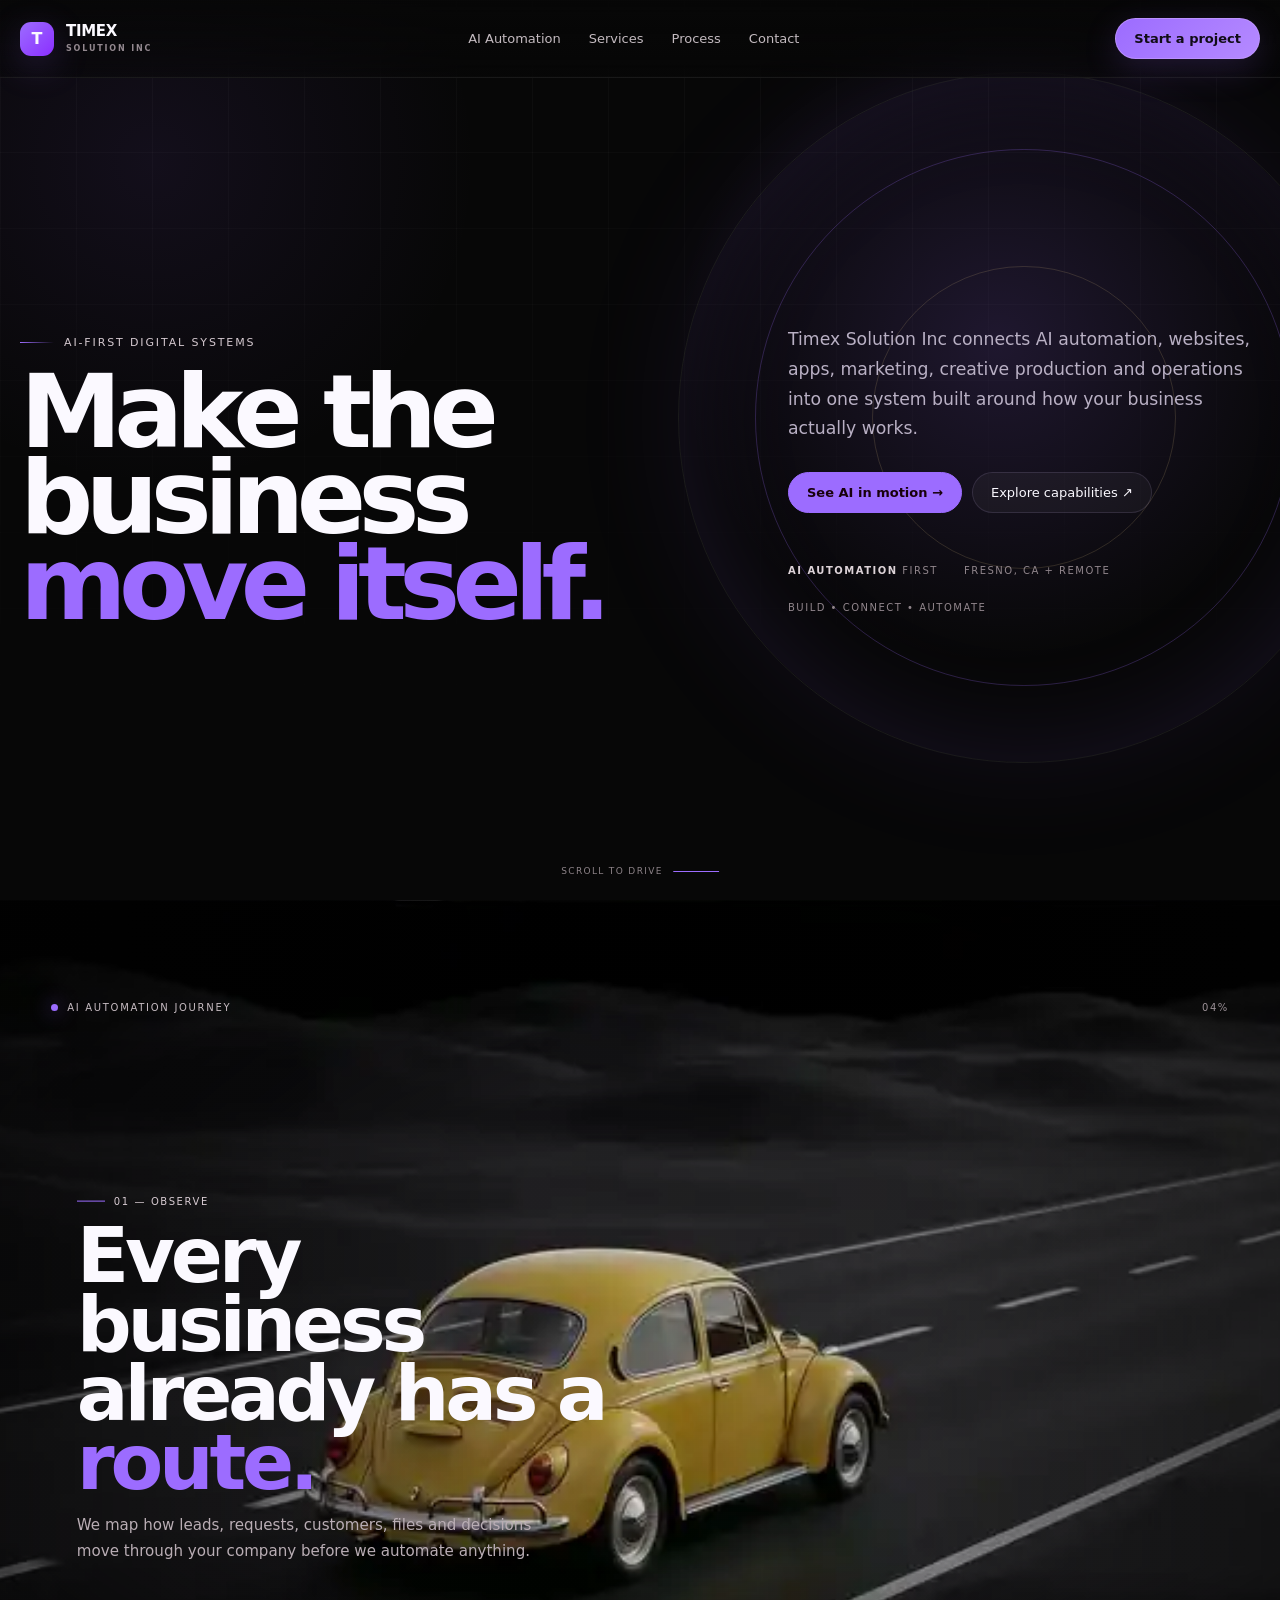
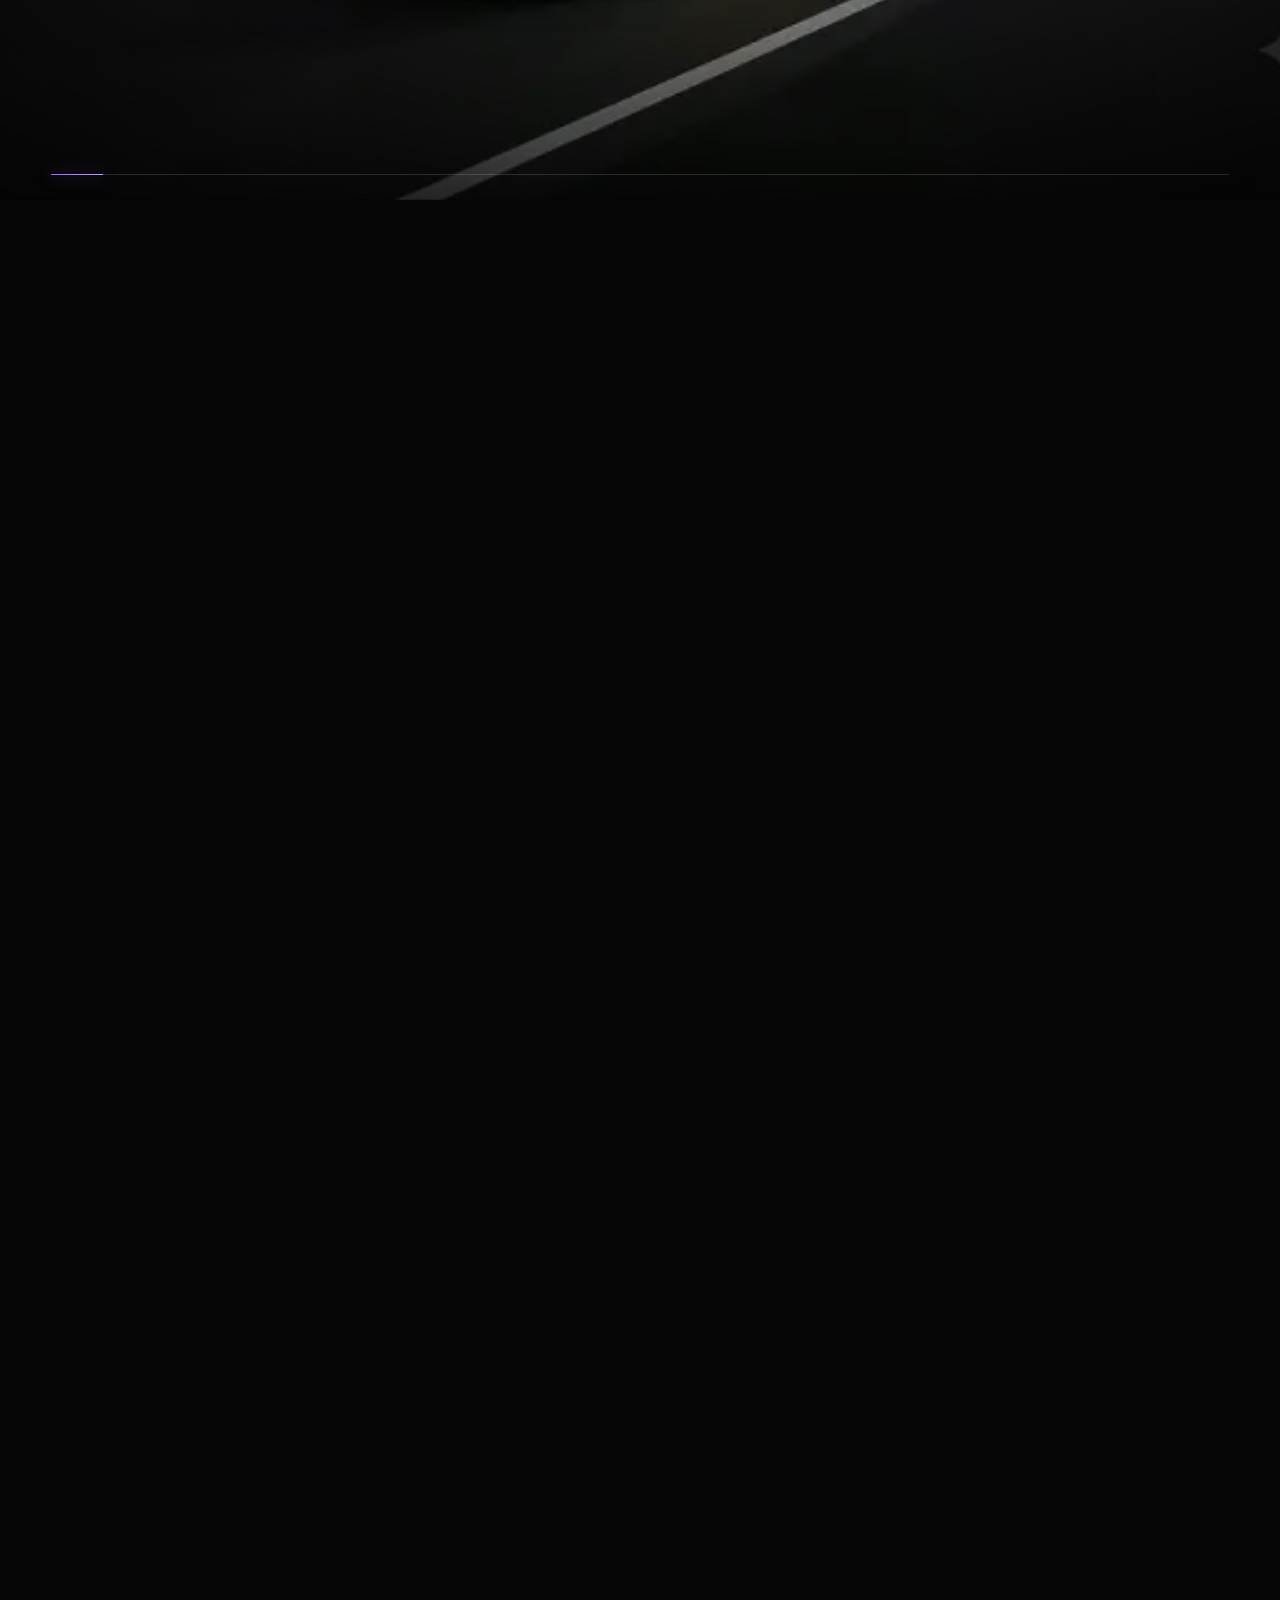
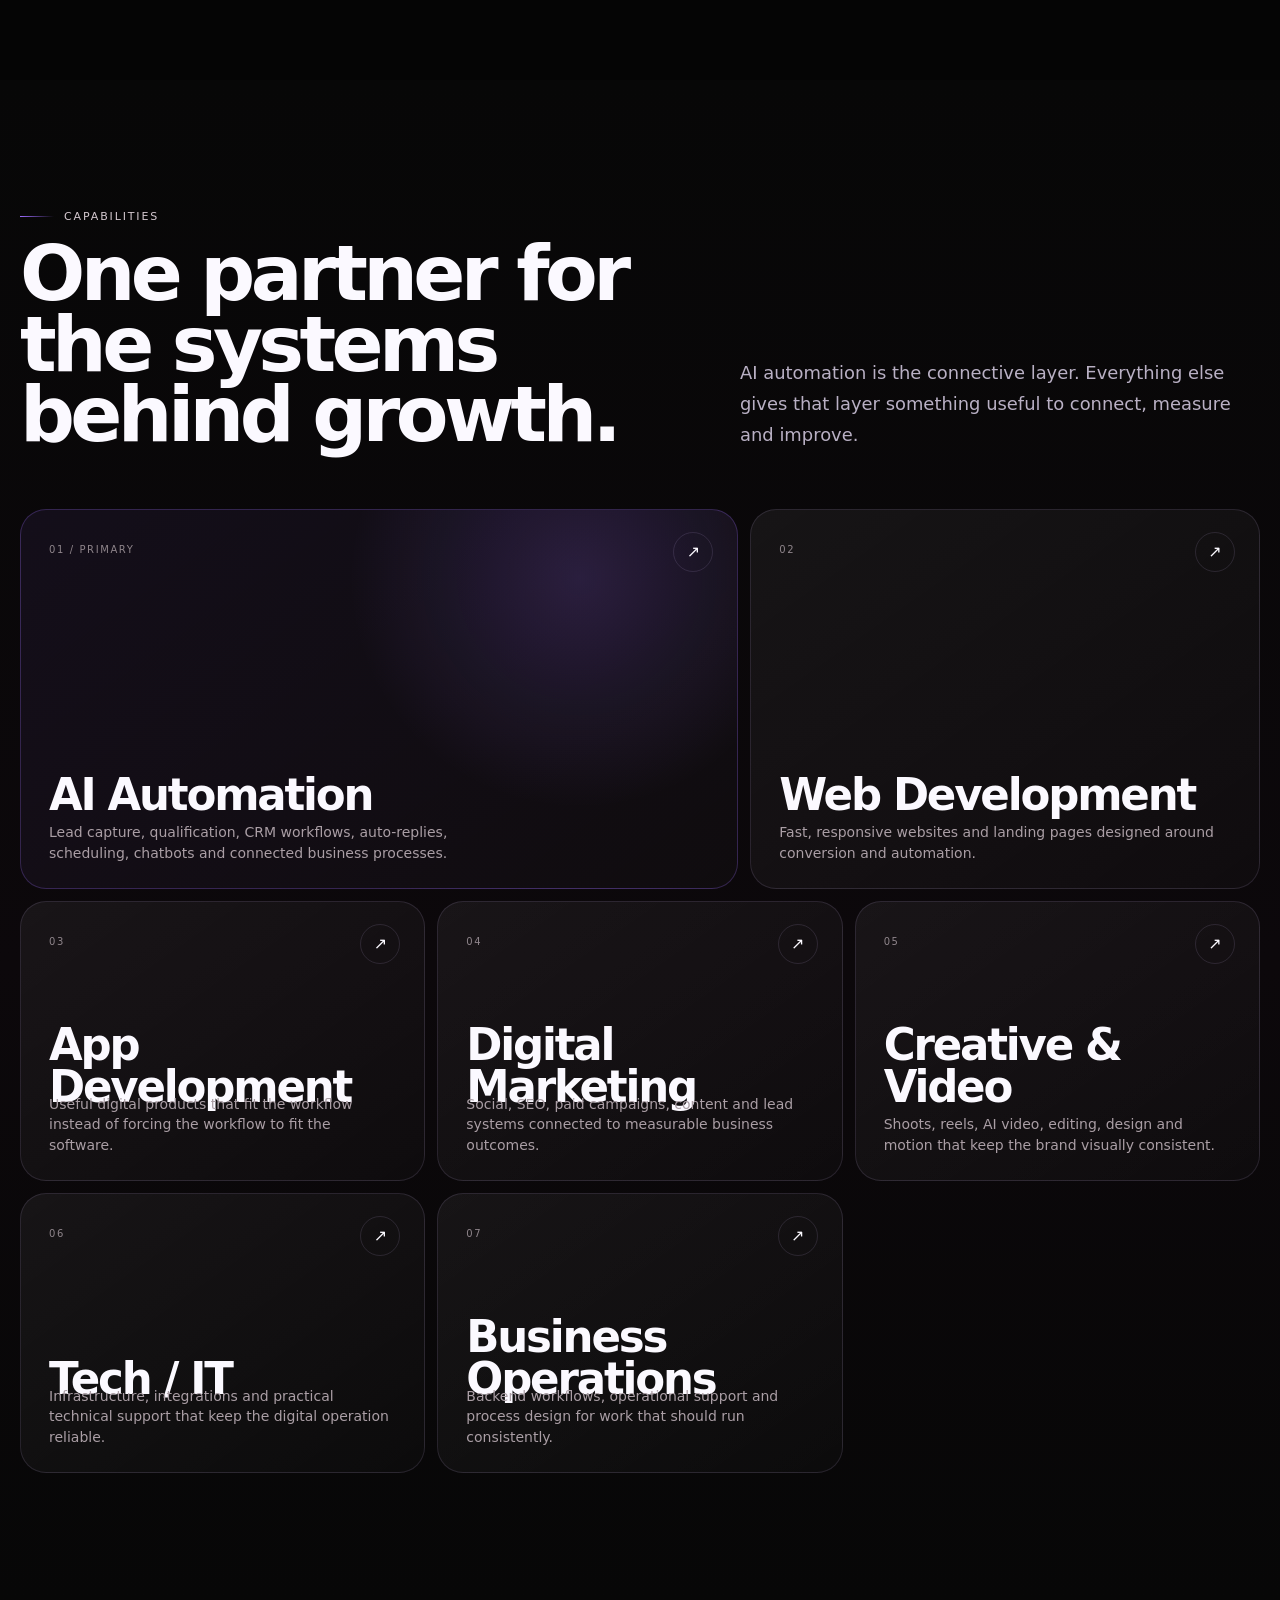
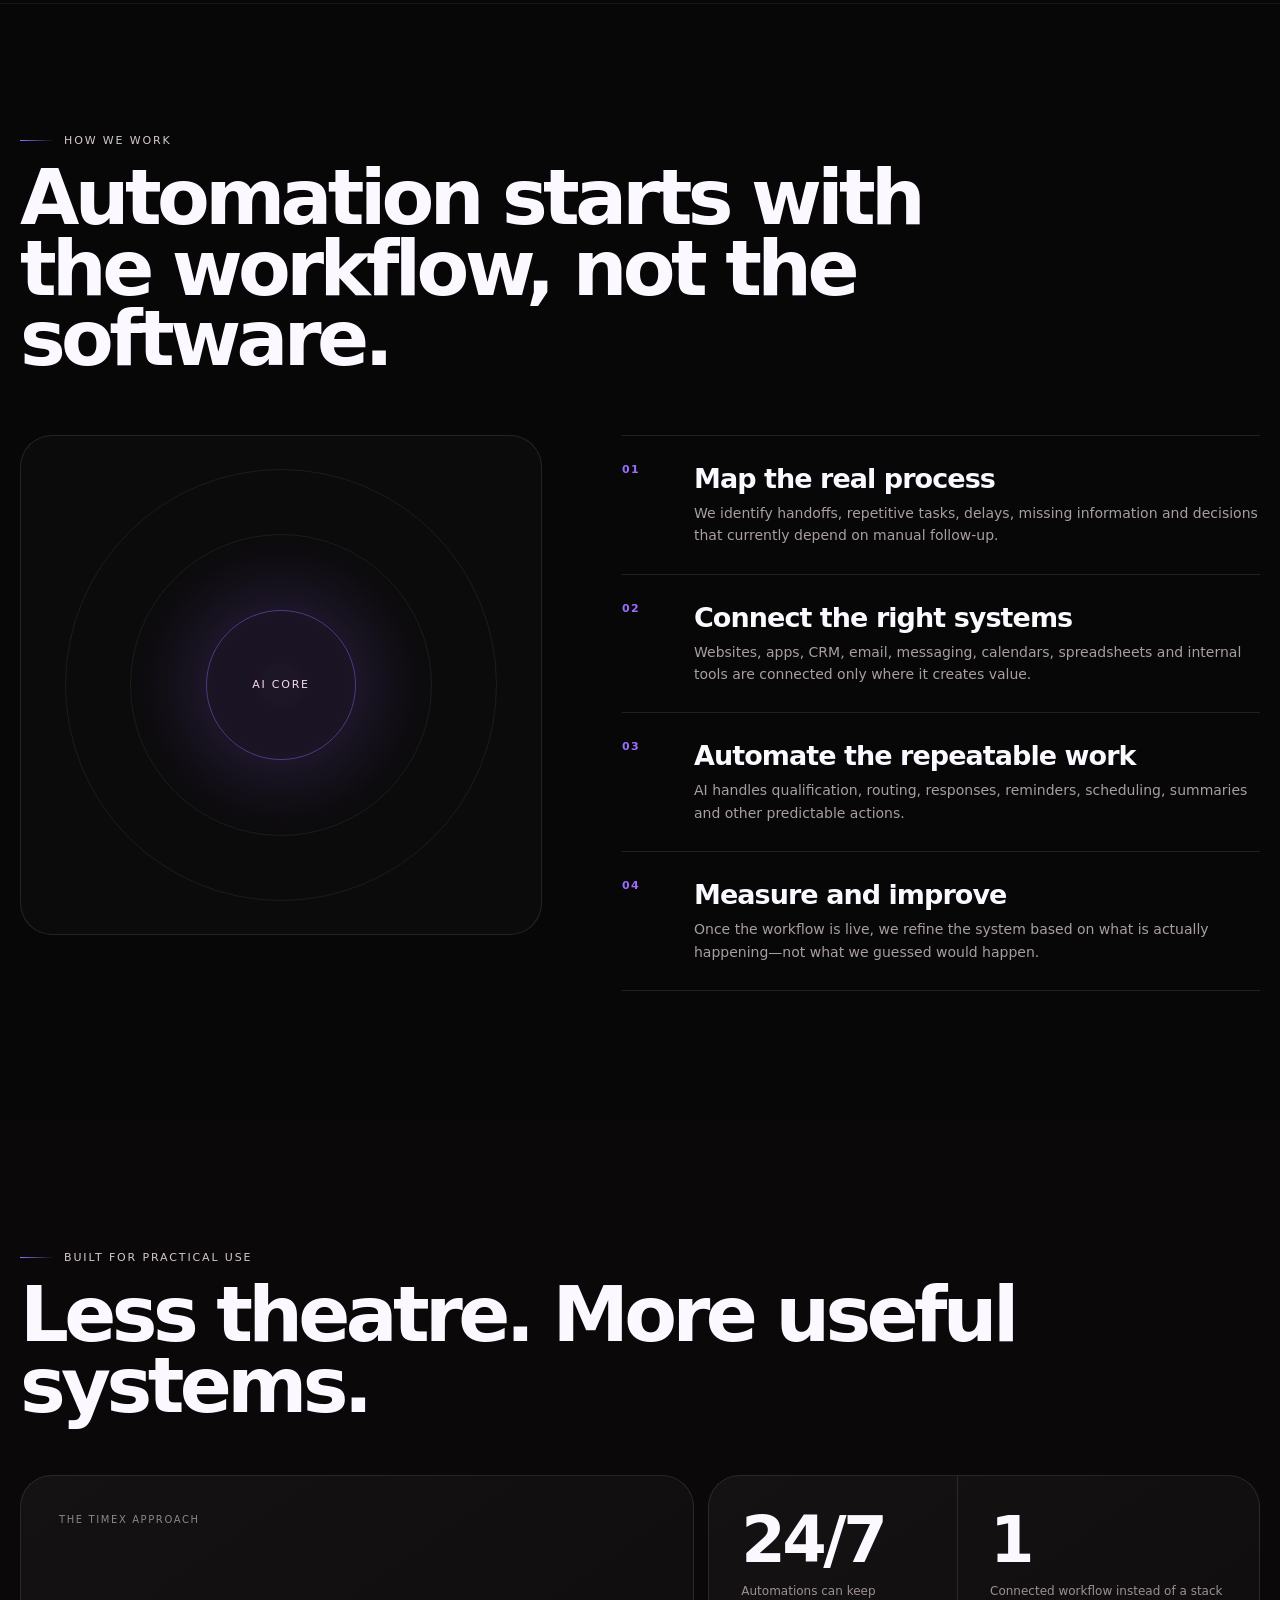
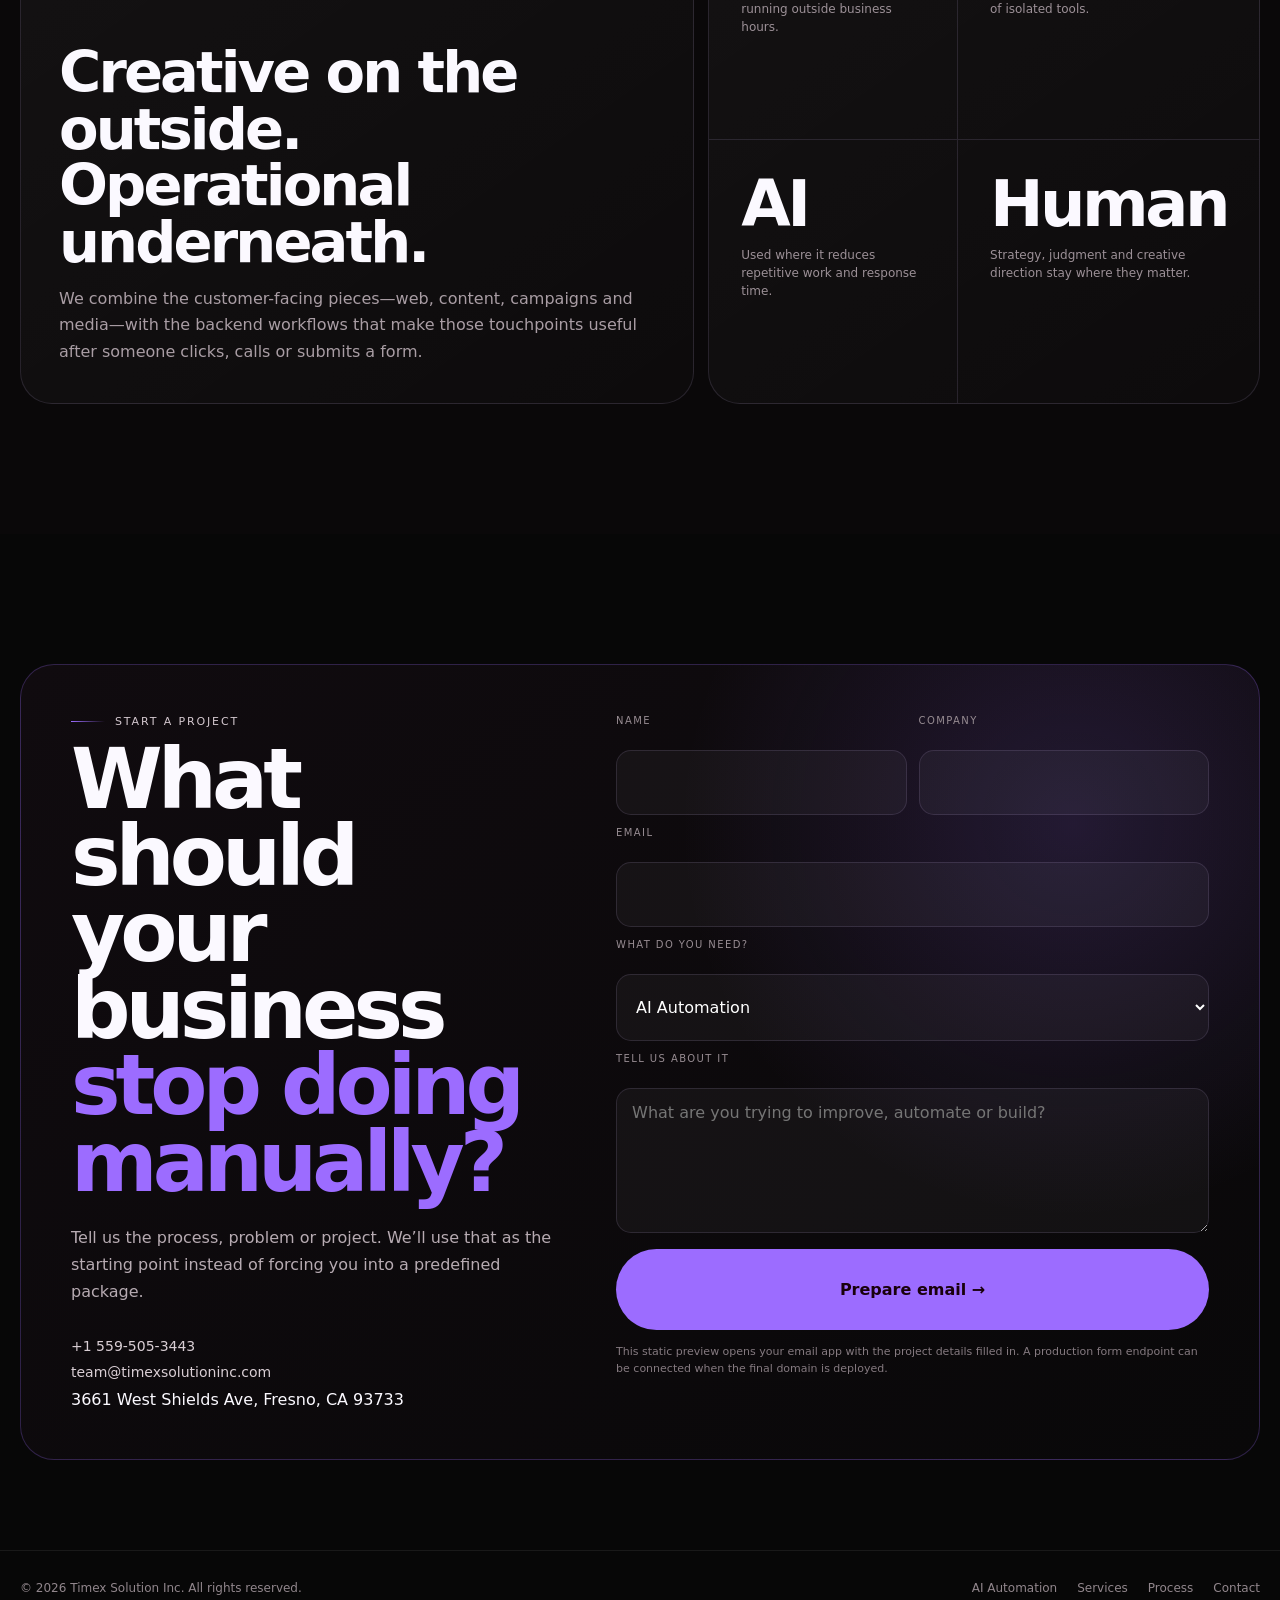
==== index.html @ cdd43d30 "Match site palette to new robot animation" ====
<!doctype html>
<html lang="en">
<head>
  <meta charset="utf-8" />
  <meta name="viewport" content="width=device-width, initial-scale=1, viewport-fit=cover" />
  <meta name="theme-color" content="#070707" />
  <title>Timex Solution Inc — AI Automation, Web, Marketing & Digital Systems</title>
  <meta name="description" content="Timex Solution Inc builds AI automation, websites, apps, marketing systems, creative media and operational workflows that work together." />
  <meta property="og:title" content="Timex Solution Inc" />
  <meta property="og:description" content="AI automation and digital systems built to move your business forward." />
  <meta property="og:type" content="website" />
  <style>
    :root {
      --bg:#0a0810;
      --bg-soft:#100d18;
      --surface:#14111c;
      --surface-2:#1b1724;
      --text:#fbf9ff;
      --muted:#b9b0c4;
      --muted-2:#81788d;
      --line:rgba(198,177,235,.14);
      --pink:#9c6cff;
      --pink-2:#c39bff;
      --pink-soft:rgba(156,108,255,.14);
      --gold:#d4b879;--gold-soft:rgba(212,184,121,.13);--max:1320px;
      --radius:26px;
    }
    *{box-sizing:border-box}
    html{scroll-behavior:smooth;background:var(--bg)}
    body{margin:0;background:var(--bg);color:var(--text);font-family:Inter,ui-sans-serif,system-ui,-apple-system,BlinkMacSystemFont,"Segoe UI",sans-serif;overflow-x:hidden}
    a{color:inherit;text-decoration:none}
    button,input,textarea,select{font:inherit}
    button{color:inherit}
    ::selection{background:var(--pink);color:#110c17}
    .shell{width:min(var(--max),calc(100% - 40px));margin-inline:auto}
    .eyebrow{display:flex;align-items:center;gap:10px;font-size:11px;letter-spacing:.17em;text-transform:uppercase;color:#d4c8cf}
    .eyebrow::before{content:"";width:34px;height:1px;background:linear-gradient(90deg,var(--pink),transparent)}
    .section-title{margin:16px 0 0;font-size:clamp(44px,6vw,92px);line-height:.92;letter-spacing:-.06em;font-weight:630;max-width:1040px}
    .section-copy{margin:24px 0 0;max-width:680px;color:var(--muted);font-size:clamp(15px,1.4vw,18px);line-height:1.72}

    .nav{position:fixed;z-index:1000;top:0;left:0;right:0;height:78px;border-bottom:1px solid rgba(255,255,255,.07);background:linear-gradient(to bottom,rgba(7,7,7,.9),rgba(7,7,7,.48));backdrop-filter:blur(18px)}
    .nav-inner{height:100%;display:flex;align-items:center;justify-content:space-between;gap:24px}
    .brand{display:flex;align-items:center;gap:12px;min-width:max-content}
    .brand-mark{width:34px;height:34px;border-radius:11px;display:grid;place-items:center;font-weight:900;background:linear-gradient(135deg,var(--pink),#8b2fff);box-shadow:0 10px 36px rgba(156,108,255,.22)}
    .brand-copy strong{display:block;font-size:15px;line-height:1;letter-spacing:-.02em}.brand-copy small{display:block;margin-top:5px;font-size:8px;letter-spacing:.23em;color:#948990;font-weight:750}
    .nav-links{display:flex;align-items:center;gap:28px;color:#c4bbc0;font-size:13px}.nav-links a{transition:.22s}.nav-links a:hover{color:#fff}
    .nav-cta,.pill{display:inline-flex;align-items:center;justify-content:center;gap:9px;border-radius:999px;border:1px solid var(--line);padding:12px 18px;font-size:13px;transition:.25s ease;cursor:pointer}
    .nav-cta{background:linear-gradient(135deg,var(--pink),#b58aff);border-color:rgba(195,155,255,.7);color:#110c17;font-weight:850;box-shadow:0 10px 34px rgba(156,108,255,.18)}.nav-cta:hover{background:linear-gradient(135deg,var(--pink-2),#d4b879);transform:translateY(-2px)}
    .menu-btn{display:none;width:42px;height:42px;border:1px solid var(--line);border-radius:50%;background:rgba(255,255,255,.04);align-items:center;justify-content:center;cursor:pointer}.menu-btn span,.menu-btn::before,.menu-btn::after{content:"";display:block;width:16px;height:1px;background:#fff;transition:.25s}.menu-btn span{margin:4px 0}
    .mobile-menu{position:fixed;z-index:999;top:78px;left:0;right:0;background:#090909;border-bottom:1px solid var(--line);padding:22px 20px 26px;display:none}.mobile-menu.open{display:grid;gap:6px}.mobile-menu a{padding:13px 8px;color:#d7ced3;border-bottom:1px solid rgba(255,255,255,.06)}

    .hero{min-height:100svh;position:relative;display:flex;align-items:center;overflow:hidden;padding:132px 0 80px;background:
      radial-gradient(circle at 78% 38%,rgba(156,108,255,.16),transparent 28%),
      radial-gradient(circle at 12% 18%,rgba(126,82,205,.10),transparent 24%),
      #070707}
    .hero::before{content:"";position:absolute;inset:0;background-image:linear-gradient(rgba(255,255,255,.035) 1px,transparent 1px),linear-gradient(90deg,rgba(255,255,255,.035) 1px,transparent 1px);background-size:76px 76px;mask-image:linear-gradient(to bottom,rgba(0,0,0,.86),transparent 86%)}
    .hero-orb{position:absolute;right:-7vw;top:8%;width:min(54vw,760px);aspect-ratio:1;border-radius:50%;border:1px solid rgba(255,255,255,.08);box-shadow:inset 0 0 120px rgba(156,108,255,.12),0 0 120px rgba(156,108,255,.08);animation:orbFloat 7s ease-in-out infinite alternate;pointer-events:none}
    .hero-orb::before,.hero-orb::after{content:"";position:absolute;border-radius:50%;border:1px solid rgba(156,108,255,.24);inset:11%}.hero-orb::after{inset:28%;border-color:rgba(212,184,121,.18)}
    @keyframes orbFloat{to{transform:translateY(18px) rotate(8deg)}}
    .hero-grid{position:relative;z-index:2;display:grid;grid-template-columns:minmax(0,1.2fr) minmax(300px,.8fr);gap:60px;align-items:end}
    .hero h1{margin:20px 0 0;max-width:900px;font-size:clamp(64px,8vw,132px);line-height:.84;letter-spacing:-.075em;font-weight:630}.hero h1 span{color:var(--pink)}
    .hero-side{padding-bottom:14px}.hero-side p{margin:0;color:var(--muted);font-size:clamp(15px,1.35vw,19px);line-height:1.72;max-width:520px}
    .hero-actions{display:flex;gap:10px;flex-wrap:wrap;margin-top:28px}.pill.primary{background:var(--pink);border-color:var(--pink);color:#18000c;font-weight:800}.pill.primary:hover{background:linear-gradient(135deg,var(--pink-2),#d4b879);transform:translateY(-2px)}.pill.ghost{background:rgba(255,255,255,.04)}.pill.ghost:hover{background:rgba(255,255,255,.08);transform:translateY(-2px)}
    .hero-meta{margin-top:52px;display:flex;gap:26px;flex-wrap:wrap;color:#91868c;font-size:10px;letter-spacing:.15em;text-transform:uppercase}.hero-meta b{color:#ddd3d8;font-weight:600}
    .scroll-cue{position:absolute;z-index:4;left:50%;bottom:24px;transform:translateX(-50%);display:flex;align-items:center;gap:10px;color:#8d8388;font-size:9px;letter-spacing:.15em;text-transform:uppercase}.scroll-cue i{display:block;width:46px;height:1px;background:rgba(255,255,255,.18);overflow:hidden;position:relative}.scroll-cue i::after{content:"";position:absolute;inset:0;background:var(--pink);animation:scan 2s ease-in-out infinite}@keyframes scan{from{transform:translateX(-100%)}to{transform:translateX(100%)}}

    .journey{height:620vh;position:relative;background:#050505}
    .journey-sticky{position:sticky;top:0;height:100svh;height:100dvh;overflow:hidden;background:#050505;isolation:isolate}
    .journey-media{position:absolute;inset:0;z-index:1;background:#050505}
    .journey-media canvas{position:absolute;inset:0;width:100%;height:100%;object-fit:cover;object-position:center;opacity:0;transition:opacity .35s ease;background:#050505}
    .journey-media canvas.ready{opacity:1}
    .journey-shade{position:absolute;inset:0;z-index:2;pointer-events:none;background:linear-gradient(90deg,rgba(2,2,2,.62),rgba(2,2,2,.07) 42%,rgba(2,2,2,.18) 72%,rgba(2,2,2,.52)),linear-gradient(to bottom,rgba(0,0,0,.42),transparent 24%,transparent 74%,rgba(0,0,0,.7))}
    .journey-head{position:absolute;z-index:5;top:102px;left:clamp(20px,4vw,68px);right:clamp(20px,4vw,68px);display:flex;align-items:center;justify-content:space-between;pointer-events:none}.journey-head .label{display:flex;align-items:center;gap:9px;font-size:10px;text-transform:uppercase;letter-spacing:.17em;color:#c7bcc2}.journey-head .label i{width:7px;height:7px;border-radius:50%;background:var(--pink);box-shadow:0 0 20px var(--pink)}.journey-percent{font-size:10px;letter-spacing:.15em;color:#9c9197;font-variant-numeric:tabular-nums}
    .journey-copy{position:absolute;z-index:5;inset:0;pointer-events:none}.story{position:absolute;top:50%;left:clamp(20px,6vw,96px);width:min(540px,44vw);opacity:0;transform:translateY(-42%) translateY(30px);transition:opacity .28s linear,transform .4s cubic-bezier(.2,.75,.25,1)}.story.active{opacity:1;transform:translateY(-42%) translateY(0)}.story.right{left:auto;right:clamp(20px,6vw,96px);text-align:right}.story.right .micro{justify-content:flex-end}.story.right p{margin-left:auto}.story.center{left:50%;top:auto;bottom:10%;width:min(900px,90vw);text-align:center;transform:translateX(-50%) translateY(24px)}.story.center.active{transform:translateX(-50%) translateY(0)}.story.center .micro{justify-content:center}.story.center p{margin-inline:auto}
    .micro{display:flex;align-items:center;gap:9px;color:#d8cbd2;font-size:10px;letter-spacing:.16em;text-transform:uppercase;margin-bottom:14px}.micro i{width:28px;height:1px;background:var(--pink)}.story h2{margin:0 0 16px;font-size:clamp(42px,6vw,88px);line-height:.9;letter-spacing:-.055em;font-weight:610}.story h2 span{color:var(--pink)}.story p{margin:0;max-width:500px;color:#b9adb4;font-size:clamp(14px,1.18vw,18px);line-height:1.66}
    .journey-progress{position:absolute;z-index:5;left:clamp(20px,4vw,68px);right:clamp(20px,4vw,68px);bottom:25px;height:1px;background:rgba(255,255,255,.14)}.journey-progress b{display:block;height:100%;width:0;background:linear-gradient(90deg,var(--pink),var(--pink-2));box-shadow:0 0 16px rgba(156,108,255,.8)}
    .journey-fallback{position:absolute;z-index:4;left:50%;bottom:44px;transform:translateX(-50%);padding:10px 14px;border-radius:999px;background:rgba(8,8,8,.68);border:1px solid var(--line);color:#c7bdc2;font-size:11px;display:none}.journey-fallback.show{display:block}

    .services{padding:130px 0;background:linear-gradient(180deg,#070707,#0c080b 58%,#070707)}
    .services-top{display:flex;align-items:end;justify-content:space-between;gap:60px}.services-top .section-copy{max-width:520px}
    .service-grid{display:grid;grid-template-columns:repeat(12,1fr);gap:12px;margin-top:58px}.card{position:relative;min-height:280px;padding:28px;border:1px solid var(--line);border-radius:var(--radius);background:linear-gradient(145deg,rgba(255,255,255,.055),rgba(255,255,255,.018));overflow:hidden;transition:.3s ease;cursor:pointer}.card::before{content:"";position:absolute;inset:auto -30% -60% 30%;height:70%;background:radial-gradient(circle,rgba(156,108,255,.16),transparent 62%);opacity:0;transition:.3s}.card:hover{transform:translateY(-6px);border-color:rgba(156,108,255,.35)}.card:hover::before{opacity:1}.card.primary{grid-column:span 7;min-height:380px;background:radial-gradient(circle at 78% 18%,rgba(156,108,255,.18),transparent 36%),linear-gradient(145deg,rgba(156,108,255,.07),rgba(255,255,255,.018));border-color:rgba(156,108,255,.25)}.card.secondary{grid-column:span 5}.card.third{grid-column:span 4}.card-no{font-size:10px;letter-spacing:.16em;color:#8f858b}.card-arrow{position:absolute;right:24px;top:22px;width:40px;height:40px;border-radius:50%;display:grid;place-items:center;border:1px solid var(--line);transition:.25s}.card:hover .card-arrow{background:var(--pink);border-color:var(--pink);color:#19000c;transform:rotate(45deg)}.card h3{position:absolute;left:28px;right:28px;bottom:72px;margin:0;font-size:clamp(28px,3.4vw,52px);letter-spacing:-.05em;line-height:.95}.card p{position:absolute;left:28px;right:28px;bottom:25px;margin:0;color:#aa9ea5;font-size:14px;line-height:1.45;max-width:440px}

    .systems{padding:130px 0;background:#070707;border-top:1px solid rgba(255,255,255,.06)}
    .system-wrap{display:grid;grid-template-columns:.9fr 1.1fr;gap:80px;align-items:start;margin-top:60px}.stack{position:sticky;top:120px;min-height:500px;border:1px solid var(--line);border-radius:32px;background:radial-gradient(circle at 50% 50%,rgba(156,108,255,.12),transparent 42%),#0c0b0c;display:grid;place-items:center;overflow:hidden}.core{width:150px;height:150px;border-radius:50%;display:grid;place-items:center;border:1px solid rgba(156,108,255,.45);box-shadow:0 0 80px rgba(156,108,255,.17),inset 0 0 55px rgba(156,108,255,.08);font-size:11px;letter-spacing:.16em;text-transform:uppercase;color:#f6dbea}.core::before,.core::after{content:"";position:absolute;border:1px solid rgba(255,255,255,.07);border-radius:50%}.core::before{width:300px;height:300px}.core::after{width:430px;height:430px}.system-list{display:grid}.system-row{padding:27px 0;border-top:1px solid var(--line);display:grid;grid-template-columns:54px 1fr;gap:18px}.system-row:last-child{border-bottom:1px solid var(--line)}.system-row b{color:var(--pink);font-size:11px;letter-spacing:.13em}.system-row h4{margin:0;font-size:27px;letter-spacing:-.035em}.system-row p{margin:8px 0 0;color:#a89da3;line-height:1.6;font-size:14px}

    .proof{padding:130px 0;background:#0a0809}.proof-grid{display:grid;grid-template-columns:1.1fr .9fr;gap:14px;margin-top:54px}.proof-main,.proof-side{border:1px solid var(--line);border-radius:32px;background:linear-gradient(145deg,rgba(255,255,255,.045),rgba(255,255,255,.015))}.proof-main{padding:38px;min-height:380px}.proof-side{display:grid;grid-template-columns:1fr 1fr;overflow:hidden}.metric{padding:32px;border-bottom:1px solid var(--line);border-right:1px solid var(--line)}.metric:nth-child(even){border-right:0}.metric:nth-last-child(-n+2){border-bottom:0}.metric strong{display:block;font-size:clamp(38px,5vw,70px);line-height:1;letter-spacing:-.055em}.metric span{display:block;margin-top:10px;color:#9c9097;font-size:12px;line-height:1.5}.proof-main h3{margin:120px 0 15px;font-size:clamp(38px,4.5vw,66px);line-height:.98;letter-spacing:-.05em}.proof-main p{margin:0;max-width:600px;color:#a99da4;line-height:1.65}

    .contact{padding:130px 0 90px;background:#070707}.contact-box{border:1px solid rgba(156,108,255,.25);border-radius:34px;padding:50px;background:radial-gradient(circle at 85% 20%,rgba(156,108,255,.16),transparent 32%),linear-gradient(145deg,#100b0f,#090809);display:grid;grid-template-columns:.9fr 1.1fr;gap:60px}.contact h2{margin:14px 0 0;font-size:clamp(48px,6.5vw,92px);line-height:.92;letter-spacing:-.06em}.contact h2 span{color:var(--pink)}.contact-note{margin:24px 0 0;color:#b7abb2;line-height:1.68;max-width:520px}.contact-links{display:grid;gap:10px;margin-top:32px}.contact-links a{color:#d9ced4;font-size:14px}.contact-links a:hover{color:var(--pink)}
    .form{display:grid;grid-template-columns:1fr 1fr;gap:12px}.field{display:grid;gap:8px}.field.full{grid-column:1/-1}.field label{font-size:10px;letter-spacing:.14em;text-transform:uppercase;color:#978c92}.field input,.field textarea,.field select{width:100%;border:1px solid var(--line);background:rgba(255,255,255,.04);color:#fff;border-radius:15px;padding:14px 15px;outline:none;transition:.2s}.field textarea{min-height:130px;resize:vertical}.field input:focus,.field textarea:focus,.field select:focus{border-color:rgba(156,108,255,.55);box-shadow:0 0 0 3px rgba(156,108,255,.08)}.field select option{background:#111;color:#fff}.submit{grid-column:1/-1;margin-top:4px;border:0;border-radius:999px;background:var(--pink);color:#19000c;font-weight:850;padding:15px 20px;cursor:pointer;transition:.25s}.submit:hover{background:var(--pink-2);transform:translateY(-2px)}.form-note{grid-column:1/-1;color:#857a80;font-size:11px;line-height:1.5;margin:2px 0 0}

    footer{padding:30px 0 42px;border-top:1px solid rgba(255,255,255,.07);background:#070707;color:#91868c;font-size:12px}.footer-inner{display:flex;justify-content:space-between;gap:24px;align-items:center}.footer-links{display:flex;gap:20px}.footer-links a:hover{color:#fff}

    @media(max-width:980px){
      .nav-links,.nav>.shell>.nav-cta{display:none}.menu-btn{display:flex;flex-direction:column}
      .hero-grid{grid-template-columns:1fr;gap:34px}.hero h1{max-width:820px}.hero-side{max-width:640px}.hero-orb{width:74vw;right:-28vw;top:16%}
      .services-top{display:block}.services-top .section-copy{max-width:660px}.card.primary,.card.secondary,.card.third{grid-column:span 6}.card.primary{min-height:320px}
      .system-wrap,.proof-grid,.contact-box{grid-template-columns:1fr}.stack{position:relative;top:auto;min-height:420px}.proof-main h3{margin-top:90px}.contact-box{gap:38px}
      .journey-media canvas{object-position:center}
    }
    @media(max-width:680px){
      .shell{width:min(100% - 28px,var(--max))}.nav{height:70px}.mobile-menu{top:70px}
      .hero{padding:110px 0 70px;min-height:100svh}.hero h1{font-size:clamp(54px,16.5vw,82px)}.hero-meta{gap:16px;line-height:1.6}.scroll-cue{display:none}
      .journey{height:560vh}.journey-head{top:88px;left:16px;right:16px}.journey-media{background-size:contain;background-repeat:no-repeat;background-position:center;background-color:#050505}.journey-media canvas{object-fit:contain;background:#050505}.journey-shade{background:linear-gradient(to bottom,rgba(0,0,0,.42),rgba(0,0,0,.04) 24%,rgba(0,0,0,.06) 68%,rgba(0,0,0,.78))}.story,.story.right{left:16px;right:16px;top:auto;bottom:11%;width:auto;text-align:left;transform:translateY(24px)}.story.active,.story.right.active{transform:translateY(0)}.story.right .micro{justify-content:flex-start}.story.right p{margin-left:0}.story.center{left:16px;right:16px;width:auto;bottom:10%;transform:translateY(24px)}.story.center.active{transform:translateY(0)}.story.center,.story.center p{text-align:left}.story.center .micro{justify-content:flex-start}.story h2{font-size:clamp(38px,12vw,64px);max-width:520px}.story p{font-size:14px;max-width:500px}.journey-progress{left:16px;right:16px;bottom:16px}
      .services,.systems,.proof,.contact{padding:92px 0}.service-grid{grid-template-columns:1fr;margin-top:38px}.card.primary,.card.secondary,.card.third{grid-column:auto;min-height:250px}.card h3{bottom:68px;font-size:34px}.card p{font-size:13px}.system-wrap{gap:38px}.stack{min-height:350px}.core::after{width:330px;height:330px}.contact-box{padding:24px;border-radius:26px}.form{grid-template-columns:1fr}.field.full,.submit,.form-note{grid-column:auto}.footer-inner{display:grid;gap:14px}.footer-links{flex-wrap:wrap}
    }
    @media(prefers-reduced-motion:reduce){html{scroll-behavior:auto}.hero-orb,.scroll-cue i::after{animation:none}.card,.pill,.nav-cta{transition:none}.journey{height:150vh}.story{display:none}.story[data-stage="final"]{display:block;opacity:1;transform:none}}
  </style>
</head>
<body id="top">
  <nav class="nav">
    <div class="shell nav-inner">
      <a class="brand" href="#top" aria-label="Timex Solution Inc home">
        <span class="brand-mark">T</span>
        <span class="brand-copy"><strong>TIMEX</strong><small>SOLUTION INC</small></span>
      </a>
      <div class="nav-links" aria-label="Primary navigation">
        <a href="#journey">AI Automation</a><a href="#services">Services</a><a href="#systems">Process</a><a href="#contact">Contact</a>
      </div>
      <a class="nav-cta" href="#contact">Start a project</a>
      <button class="menu-btn" id="menuBtn" aria-label="Open menu" aria-expanded="false"><span></span></button>
    </div>
  </nav>
  <div class="mobile-menu" id="mobileMenu"><a href="#journey">AI Automation</a><a href="#services">Services</a><a href="#systems">Process</a><a href="#contact">Contact</a></div>

  <header class="hero">
    <div class="hero-orb"></div>
    <div class="shell hero-grid">
      <div>
        <div class="eyebrow">AI-first digital systems</div>
        <h1>Make the business <span>move itself.</span></h1>
      </div>
      <div class="hero-side">
        <p>Timex Solution Inc connects AI automation, websites, apps, marketing, creative production and operations into one system built around how your business actually works.</p>
        <div class="hero-actions"><a class="pill primary" href="#journey">See AI in motion →</a><a class="pill ghost" href="#services">Explore capabilities ↗</a></div>
        <div class="hero-meta"><span><b>AI Automation</b> first</span><span>Fresno, CA + remote</span><span>Build • connect • automate</span></div>
      </div>
    </div>
    <div class="scroll-cue">Scroll to drive <i></i></div>
  </header>

  <section class="journey" id="journey" aria-label="AI automation journey">
    <div class="journey-sticky">
      <div class="journey-media">
        <canvas id="journeyCanvas" role="img" aria-label="Scroll-controlled cinematic animation of a yellow classic car moving through a futuristic AI city"></canvas>
      </div>
      <div class="journey-shade"></div>
      <div class="journey-head"><div class="label"><i></i>AI Automation Journey</div><div class="journey-percent" id="journeyPercent">00%</div></div>
      <div class="journey-copy">
        <article class="story active" data-start="0" data-end=".19"><div class="micro"><i></i>01 — Observe</div><h2>Every business already has a <span>route.</span></h2><p>We map how leads, requests, customers, files and decisions move through your company before we automate anything.</p></article>
        <article class="story right" data-start=".19" data-end=".4"><div class="micro"><i></i>02 — Connect</div><h2>Turn scattered tools into one <span>flow.</span></h2><p>Your website, CRM, messages, forms, calendars and internal operations stop behaving like separate islands.</p></article>
        <article class="story" data-start=".4" data-end=".62"><div class="micro"><i></i>03 — Automate</div><h2>Let AI handle the <span>repeatable.</span></h2><p>Qualification, routing, replies, follow-ups, scheduling and routine decisions can happen automatically around the clock.</p></article>
        <article class="story right" data-start=".62" data-end=".82"><div class="micro"><i></i>04 — Scale</div><h2>One intelligent layer across <span>everything.</span></h2><p>Marketing creates demand, digital products capture it, creative communicates it, and automation keeps the entire system moving.</p></article>
        <article class="story center" data-stage="final" data-start=".82" data-end="1.01"><div class="micro"><i></i>Timex Solution Inc</div><h2>Build it. Connect it. <span>Automate it.</span></h2><p>AI should not be another tool your team has to manage. It should quietly connect the tools you already use.</p></article>
      </div>
      <div class="journey-progress"><b id="journeyBar"></b></div>
      <div class="journey-fallback" id="journeyFallback">Animation unavailable — please refresh to retry.</div>
    </div>
  </section>

  <section class="services" id="services">
    <div class="shell">
      <div class="services-top">
        <div><div class="eyebrow">Capabilities</div><h2 class="section-title">One partner for the systems behind growth.</h2></div>
        <p class="section-copy">AI automation is the connective layer. Everything else gives that layer something useful to connect, measure and improve.</p>
      </div>
      <div class="service-grid">
        <a class="card primary service-link" href="#contact" data-service="AI Automation"><span class="card-no">01 / PRIMARY</span><span class="card-arrow">↗</span><h3>AI Automation</h3><p>Lead capture, qualification, CRM workflows, auto-replies, scheduling, chatbots and connected business processes.</p></a>
        <a class="card secondary service-link" href="#contact" data-service="Web Development"><span class="card-no">02</span><span class="card-arrow">↗</span><h3>Web Development</h3><p>Fast, responsive websites and landing pages designed around conversion and automation.</p></a>
        <a class="card third service-link" href="#contact" data-service="App Development"><span class="card-no">03</span><span class="card-arrow">↗</span><h3>App Development</h3><p>Useful digital products that fit the workflow instead of forcing the workflow to fit the software.</p></a>
        <a class="card third service-link" href="#contact" data-service="Digital Marketing"><span class="card-no">04</span><span class="card-arrow">↗</span><h3>Digital Marketing</h3><p>Social, SEO, paid campaigns, content and lead systems connected to measurable business outcomes.</p></a>
        <a class="card third service-link" href="#contact" data-service="Creative & Video"><span class="card-no">05</span><span class="card-arrow">↗</span><h3>Creative & Video</h3><p>Shoots, reels, AI video, editing, design and motion that keep the brand visually consistent.</p></a>
        <a class="card third service-link" href="#contact" data-service="Tech / IT Solutions"><span class="card-no">06</span><span class="card-arrow">↗</span><h3>Tech / IT</h3><p>Infrastructure, integrations and practical technical support that keep the digital operation reliable.</p></a>
        <a class="card third service-link" href="#contact" data-service="Business Operations"><span class="card-no">07</span><span class="card-arrow">↗</span><h3>Business Operations</h3><p>Backend workflows, operational support and process design for work that should run consistently.</p></a>
      </div>
    </div>
  </section>

  <section class="systems" id="systems">
    <div class="shell">
      <div class="eyebrow">How we work</div>
      <h2 class="section-title">Automation starts with the workflow, not the software.</h2>
      <div class="system-wrap">
        <div class="stack"><div class="core">AI CORE</div></div>
        <div class="system-list">
          <div class="system-row"><b>01</b><div><h4>Map the real process</h4><p>We identify handoffs, repetitive tasks, delays, missing information and decisions that currently depend on manual follow-up.</p></div></div>
          <div class="system-row"><b>02</b><div><h4>Connect the right systems</h4><p>Websites, apps, CRM, email, messaging, calendars, spreadsheets and internal tools are connected only where it creates value.</p></div></div>
          <div class="system-row"><b>03</b><div><h4>Automate the repeatable work</h4><p>AI handles qualification, routing, responses, reminders, scheduling, summaries and other predictable actions.</p></div></div>
          <div class="system-row"><b>04</b><div><h4>Measure and improve</h4><p>Once the workflow is live, we refine the system based on what is actually happening—not what we guessed would happen.</p></div></div>
        </div>
      </div>
    </div>
  </section>

  <section class="proof">
    <div class="shell">
      <div class="eyebrow">Built for practical use</div>
      <h2 class="section-title">Less theatre. More useful systems.</h2>
      <div class="proof-grid">
        <div class="proof-main"><div class="card-no">THE TIMEX APPROACH</div><h3>Creative on the outside.<br>Operational underneath.</h3><p>We combine the customer-facing pieces—web, content, campaigns and media—with the backend workflows that make those touchpoints useful after someone clicks, calls or submits a form.</p></div>
        <div class="proof-side">
          <div class="metric"><strong>24/7</strong><span>Automations can keep running outside business hours.</span></div>
          <div class="metric"><strong>1</strong><span>Connected workflow instead of a stack of isolated tools.</span></div>
          <div class="metric"><strong>AI</strong><span>Used where it reduces repetitive work and response time.</span></div>
          <div class="metric"><strong>Human</strong><span>Strategy, judgment and creative direction stay where they matter.</span></div>
        </div>
      </div>
    </div>
  </section>

  <section class="contact" id="contact">
    <div class="shell">
      <div class="contact-box">
        <div>
          <div class="eyebrow">Start a project</div>
          <h2>What should your business <span>stop doing manually?</span></h2>
          <p class="contact-note">Tell us the process, problem or project. We’ll use that as the starting point instead of forcing you into a predefined package.</p>
          <div class="contact-links"><a href="tel:+15595053443">+1 559-505-3443</a><a href="mailto:team@timexsolutioninc.com">team@timexsolutioninc.com</a><span>3661 West Shields Ave, Fresno, CA 93733</span></div>
        </div>
        <form class="form" id="contactForm">
          <div class="field"><label for="name">Name</label><input id="name" name="name" autocomplete="name" required /></div>
          <div class="field"><label for="company">Company</label><input id="company" name="company" autocomplete="organization" /></div>
          <div class="field full"><label for="email">Email</label><input id="email" name="email" type="email" autocomplete="email" required /></div>
          <div class="field full"><label for="service">What do you need?</label><select id="service" name="service"><option>AI Automation</option><option>Web Development</option><option>App Development</option><option>Digital Marketing</option><option>Creative & Video</option><option>Tech / IT Solutions</option><option>Business Operations</option><option>Something else</option></select></div>
          <div class="field full"><label for="message">Tell us about it</label><textarea id="message" name="message" placeholder="What are you trying to improve, automate or build?" required></textarea></div>
          <button class="submit" type="submit">Prepare email →</button>
          <p class="form-note">This static preview opens your email app with the project details filled in. A production form endpoint can be connected when the final domain is deployed.</p>
        </form>
      </div>
    </div>
  </section>

  <footer><div class="shell footer-inner"><div>© 2026 Timex Solution Inc. All rights reserved.</div><div class="footer-links"><a href="#journey">AI Automation</a><a href="#services">Services</a><a href="#systems">Process</a><a href="#contact">Contact</a></div></div></footer>

  <script>
    (() => {
      const clamp=(n,a=0,b=1)=>Math.min(b,Math.max(a,n));

      const menuBtn=document.getElementById('menuBtn');
      const mobileMenu=document.getElementById('mobileMenu');
      menuBtn?.addEventListener('click',()=>{
        const open=mobileMenu.classList.toggle('open');
        menuBtn.setAttribute('aria-expanded',String(open));
      });
      mobileMenu?.querySelectorAll('a').forEach(a=>a.addEventListener('click',()=>{
        mobileMenu.classList.remove('open');
        menuBtn.setAttribute('aria-expanded','false');
      }));

      document.querySelectorAll('.service-link').forEach(link=>link.addEventListener('click',()=>{
        const service=link.dataset.service;
        const select=document.getElementById('service');
        if(service&&select){
          [...select.options].some((o,i)=>o.text===service?(select.selectedIndex=i,true):false);
        }
      }));

      document.getElementById('contactForm')?.addEventListener('submit',(e)=>{
        e.preventDefault();
        const fd=new FormData(e.currentTarget);
        const subject=`Project inquiry — ${fd.get('service')||'Timex Solution Inc'}`;
        const body=[
          `Name: ${fd.get('name')||''}`,
          `Company: ${fd.get('company')||''}`,
          `Email: ${fd.get('email')||''}`,
          `Service: ${fd.get('service')||''}`,
          '',
          String(fd.get('message')||'')
        ].join('\n');
        location.href=`mailto:team@timexsolutioninc.com?subject=${encodeURIComponent(subject)}&body=${encodeURIComponent(body)}`;
      });

      const section=document.querySelector('.journey');
      const canvas=document.getElementById('journeyCanvas');
      const ctx=canvas.getContext('2d',{alpha:false,desynchronized:true});
      const bar=document.getElementById('journeyBar');
      const pct=document.getElementById('journeyPercent');
      const fallback=document.getElementById('journeyFallback');
      const stories=[...document.querySelectorAll('.story')];

      const TOTAL_FRAMES=236;
      const FRAME_W=720;
      const FRAME_H=405;
      const FRAMES_PER_SHEET=24;
      const COLS=6;
      const SHEET_COUNT=10;
      const sheetUrls=Array.from({length:SHEET_COUNT},(_,i)=>
        `/assets/frames-data-hq/sheet-${String(i).padStart(2,'0')}.b64.txt`
      );

      const cache=new Map();
      const loading=new Map();
      const reduced=matchMedia('(prefers-reduced-motion: reduce)').matches;
      let target=0;
      let smooth=0;
      let currentFrame=-1;
      let requestedFrame=0;
      let last=performance.now();
      let failed=false;
      let loadedCount=0;

      function decodeBase64Image(text){
        const b64=text.trim();
        const raw=atob(b64);
        const bytes=new Uint8Array(raw.length);
        for(let i=0;i<raw.length;i++) bytes[i]=raw.charCodeAt(i);
        const blob=new Blob([bytes],{type:'image/webp'});
        const url=URL.createObjectURL(blob);
        return new Promise((resolve,reject)=>{
          const img=new Image();
          img.decoding='async';
          img.onload=()=>resolve({img,url});
          img.onerror=()=>{
            URL.revokeObjectURL(url);
            reject(new Error('Sprite decode failed'));
          };
          img.src=url;
        });
      }

      async function loadSheet(index){
        if(index<0||index>=SHEET_COUNT) return null;
        if(cache.has(index)) return cache.get(index);
        if(loading.has(index)) return loading.get(index);

        const promise=(async()=>{
          const res=await fetch(sheetUrls[index],{cache:'force-cache'});
          if(!res.ok) throw new Error(`Sprite request failed: ${res.status}`);
          const data=await res.text();
          const asset=await decodeBase64Image(data);
          cache.set(index,asset);
          loadedCount++;
          pct.textContent=`Loading ${loadedCount}/${SHEET_COUNT}`;
          return asset;
        })().catch(err=>{
          console.error('Timex animation:',err);
          failed=true;
          fallback.classList.add('show');
          pct.textContent='LOAD ERROR';
          return null;
        }).finally(()=>loading.delete(index));

        loading.set(index,promise);
        return promise;
      }

      function trimCache(center){
        const radius=innerWidth<760?1:2;
        for(const [index,asset] of cache){
          if(Math.abs(index-center)>radius){
            URL.revokeObjectURL(asset.url);
            cache.delete(index);
          }
        }
      }

      function resizeCanvas(){
        const rect=canvas.getBoundingClientRect();
        const dpr=Math.min(devicePixelRatio||1,innerWidth<760?1.15:1.5);
        const w=Math.max(1,Math.round(rect.width*dpr));
        const h=Math.max(1,Math.round(rect.height*dpr));
        if(canvas.width!==w||canvas.height!==h){
          canvas.width=w;
          canvas.height=h;
          currentFrame=-1;
        }
      }

      function drawFrame(frame){
        resizeCanvas();
        frame=clamp(Math.round(frame),0,TOTAL_FRAMES-1);
        requestedFrame=frame;
        const sheetIndex=Math.floor(frame/FRAMES_PER_SHEET);
        const local=frame-sheetIndex*FRAMES_PER_SHEET;
        const asset=cache.get(sheetIndex);

        if(!asset){
          loadSheet(sheetIndex).then(a=>{
            if(a && Math.floor(requestedFrame/FRAMES_PER_SHEET)===sheetIndex){
              currentFrame=-1;
              drawFrame(requestedFrame);
            }
          });
          loadSheet(sheetIndex+1);
          loadSheet(sheetIndex-1);
          return;
        }

        if(frame===currentFrame) return;
        currentFrame=frame;

        const sx=(local%COLS)*FRAME_W;
        const sy=Math.floor(local/COLS)*FRAME_H;
        const cw=canvas.width;
        const ch=canvas.height;
        const portrait=innerWidth<=760 || innerHeight>innerWidth;
        const scale=portrait
          ? Math.min(cw/FRAME_W,ch/FRAME_H)
          : Math.max(cw/FRAME_W,ch/FRAME_H);
        const dw=FRAME_W*scale;
        const dh=FRAME_H*scale;
        const dx=(cw-dw)/2;
        const dy=(ch-dh)/2;

        ctx.fillStyle='#050505';
        ctx.fillRect(0,0,cw,ch);
        ctx.imageSmoothingEnabled=true;
        ctx.imageSmoothingQuality='high';
        ctx.drawImage(asset.img,sx,sy,FRAME_W,FRAME_H,dx,dy,dw,dh);
        canvas.classList.add('ready');

        trimCache(sheetIndex);
        if(sheetIndex<SHEET_COUNT-1) loadSheet(sheetIndex+1);
        if(sheetIndex>0) loadSheet(sheetIndex-1);
      }

      function readTarget(){
        if(reduced){
          target=.92;
          return;
        }
        const r=section.getBoundingClientRect();
        const max=Math.max(1,section.offsetHeight-innerHeight);
        target=clamp(-r.top/max);
      }

      function updateStory(p){
        stories.forEach(s=>{
          const start=Number(s.dataset.start);
          const end=Number(s.dataset.end);
          s.classList.toggle('active',p>=start&&p<end);
        });
        bar.style.width=(p*100).toFixed(2)+'%';
        if(!failed && cache.size>0){
          pct.textContent=String(Math.round(p*100)).padStart(2,'0')+'%';
        }
      }

      function tick(now){
        const dt=Math.min(.05,(now-last)/1000);
        last=now;
        const alpha=1-Math.exp(-(innerWidth<700?11:14)*dt);
        smooth+=(target-smooth)*alpha;
        updateStory(smooth);
        drawFrame(smooth*(TOTAL_FRAMES-1));
        requestAnimationFrame(tick);
      }

      addEventListener('scroll',readTarget,{passive:true});
      addEventListener('resize',()=>{
        readTarget();
        currentFrame=-1;
      },{passive:true});

      readTarget();
      loadSheet(0).then(first=>{
        if(first){
          drawFrame(0);
          loadSheet(1);
        }
      });
      if(reduced) loadSheet(9);
      requestAnimationFrame(tick);
    })();
  </script>
</body>
</html>
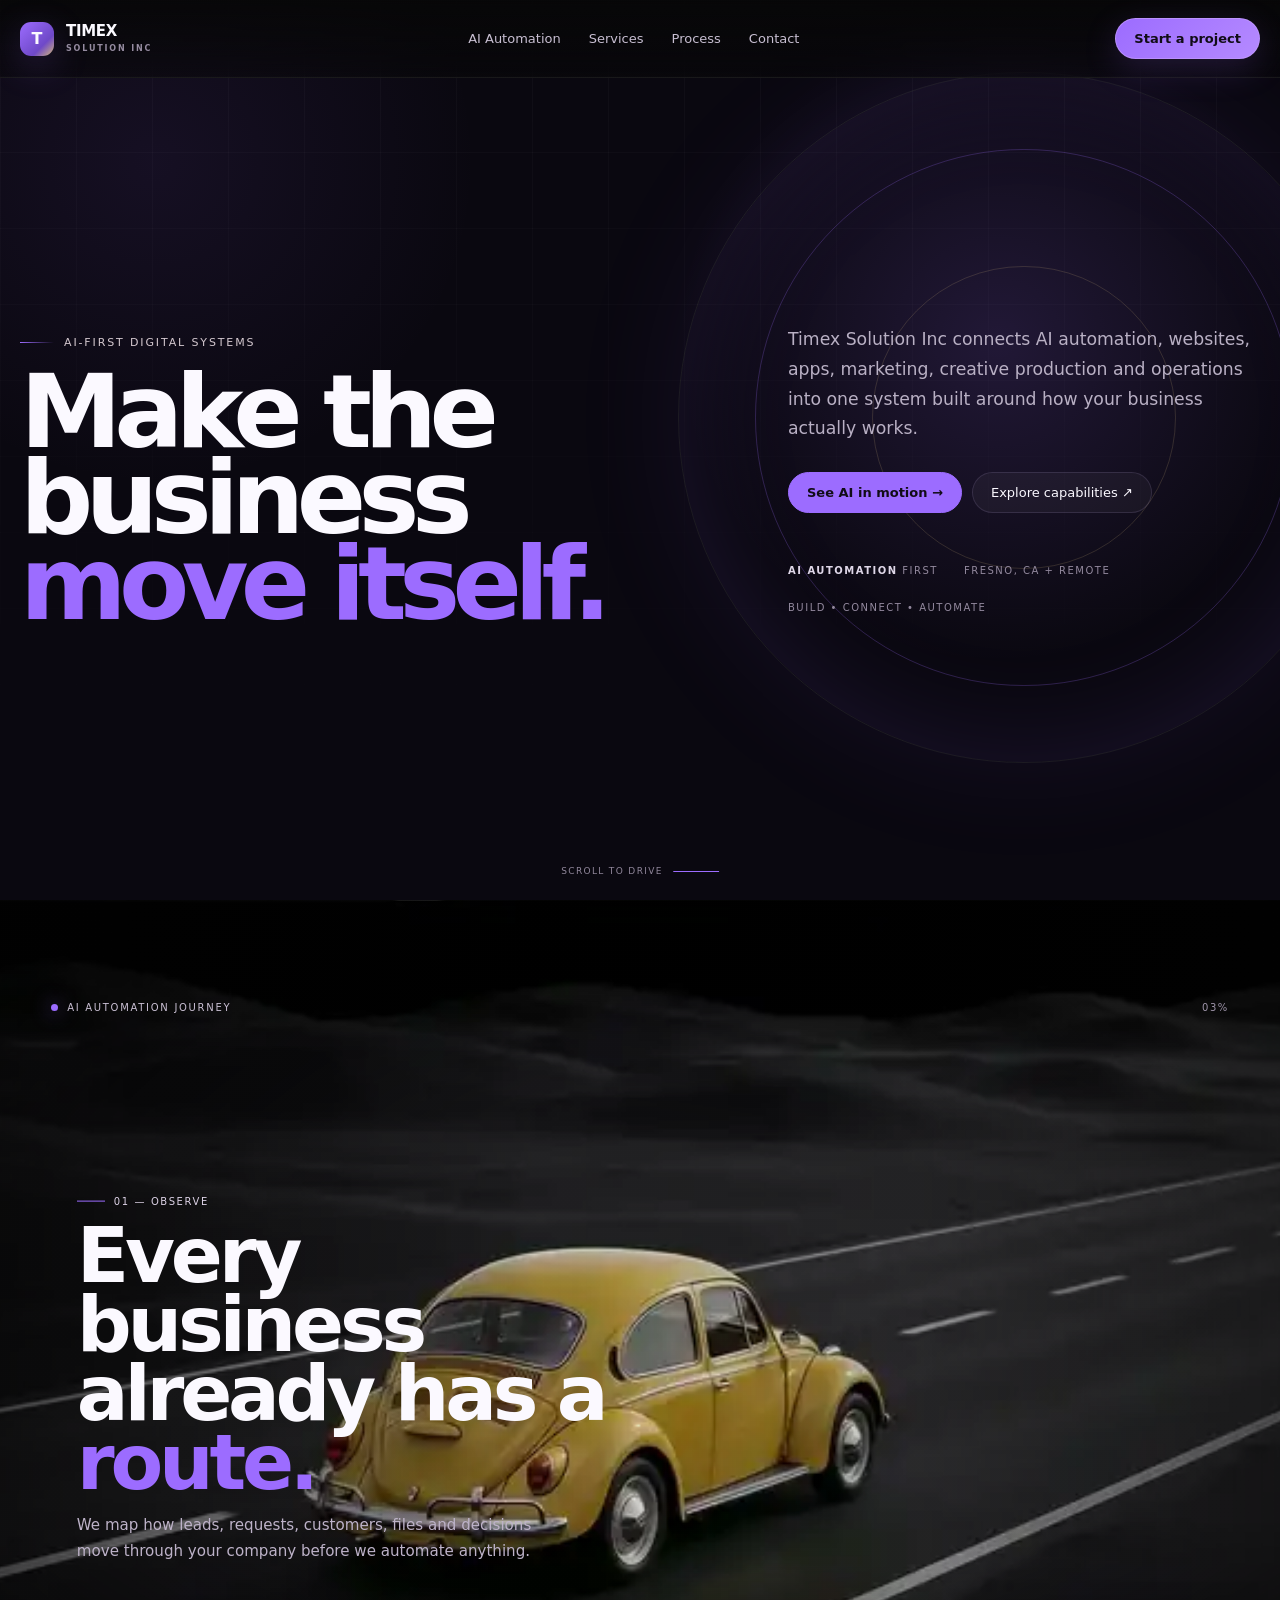
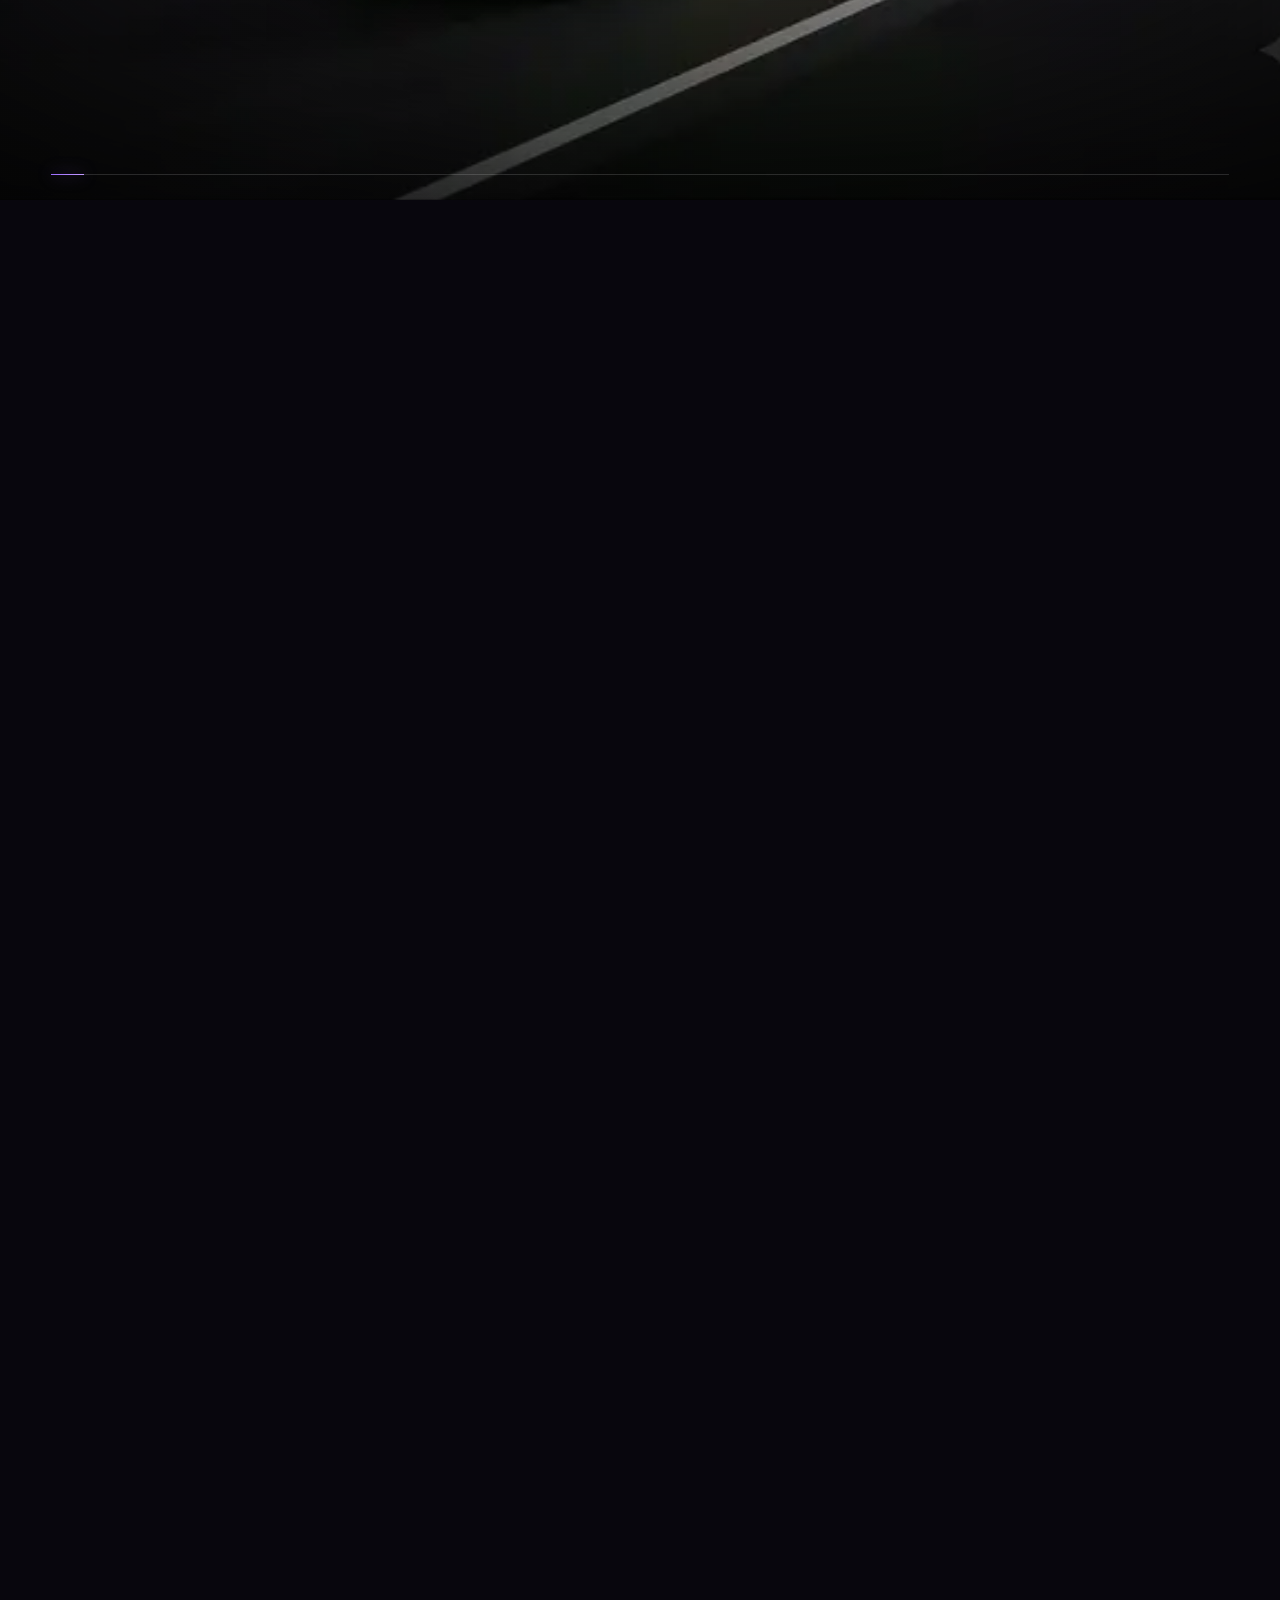
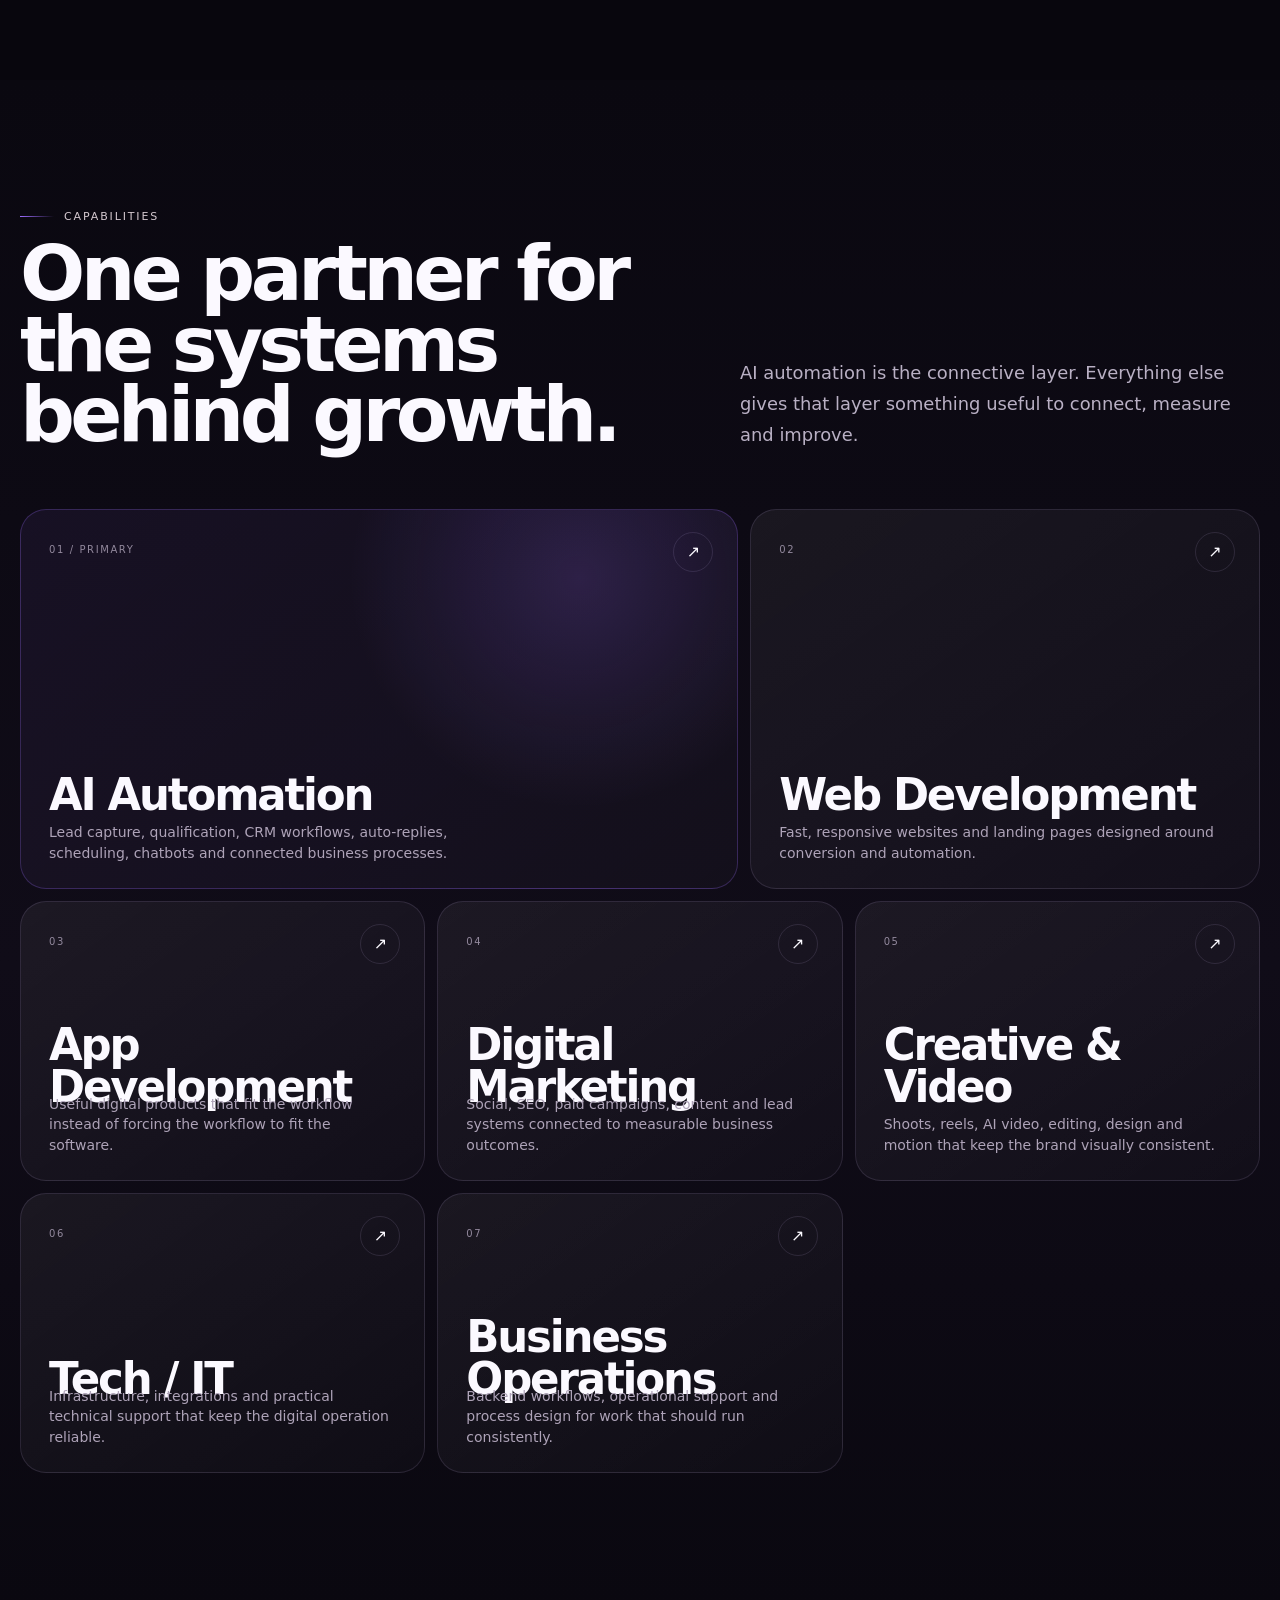
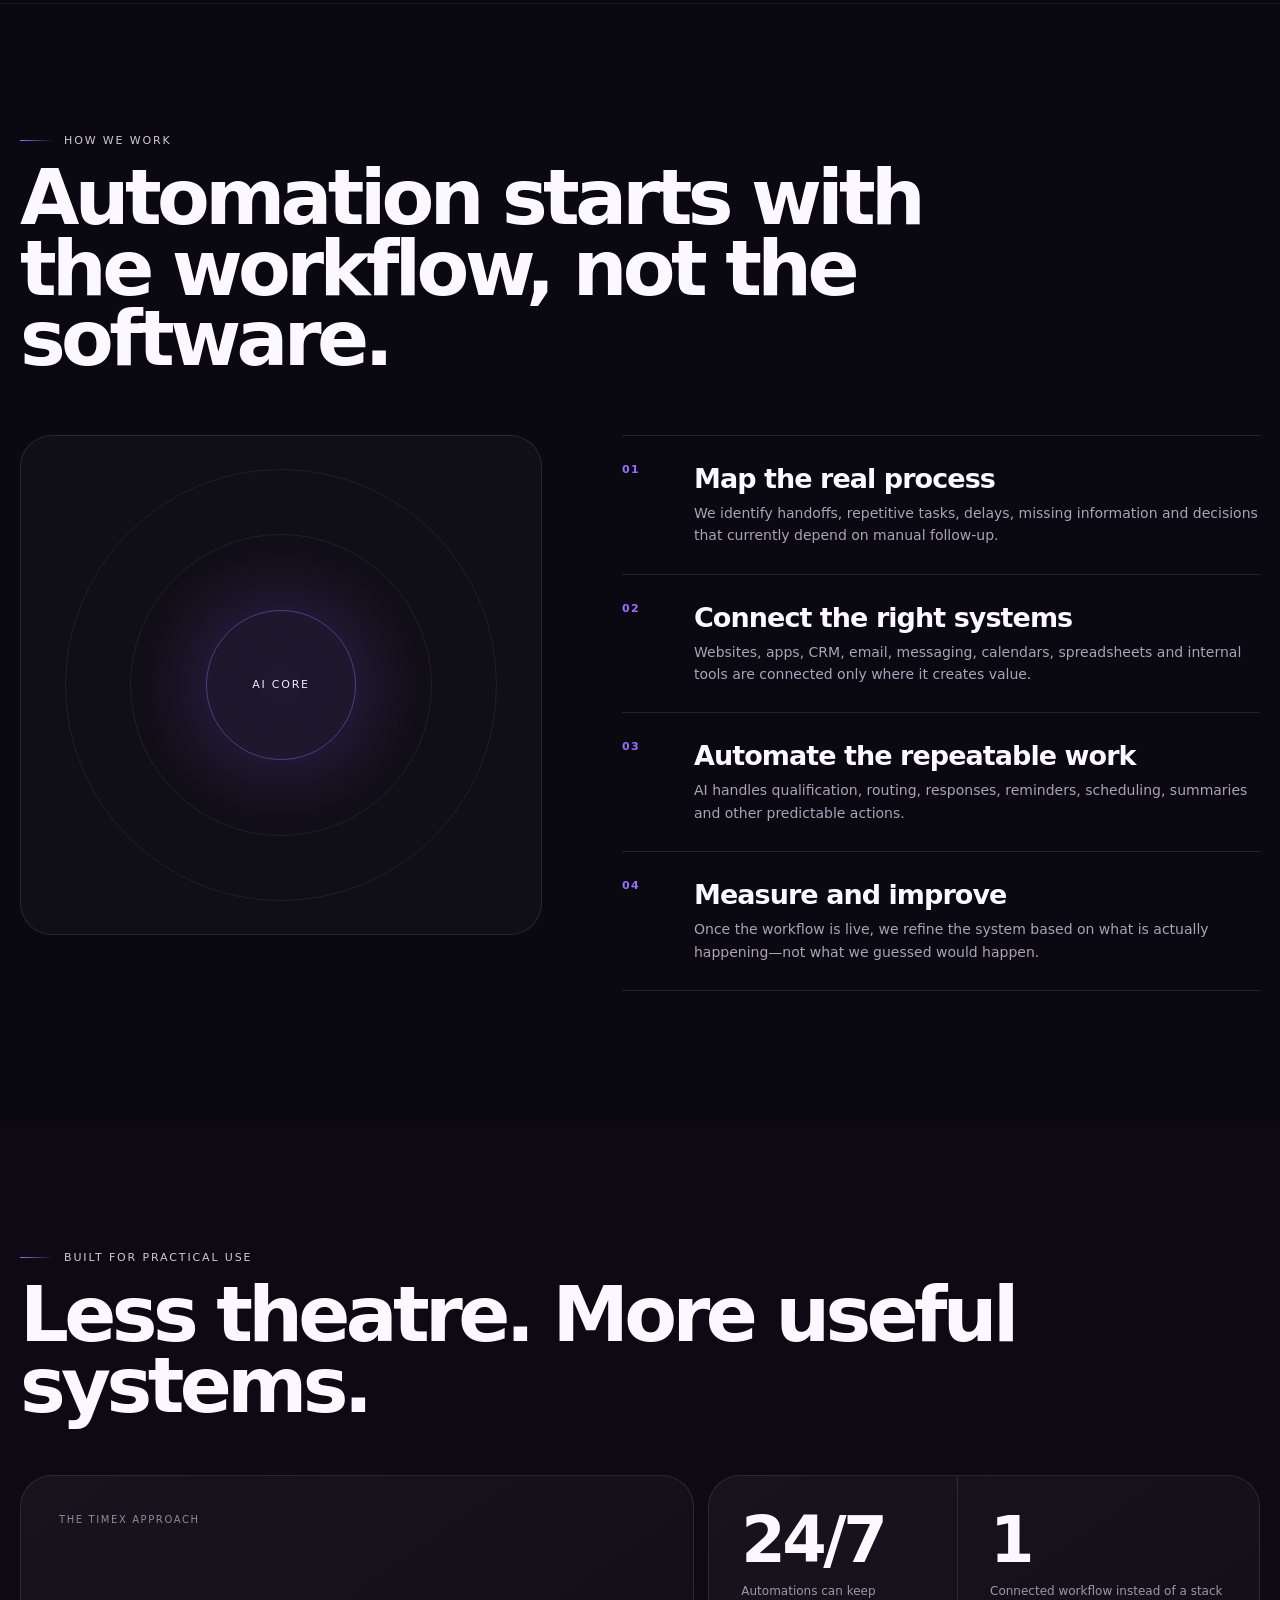
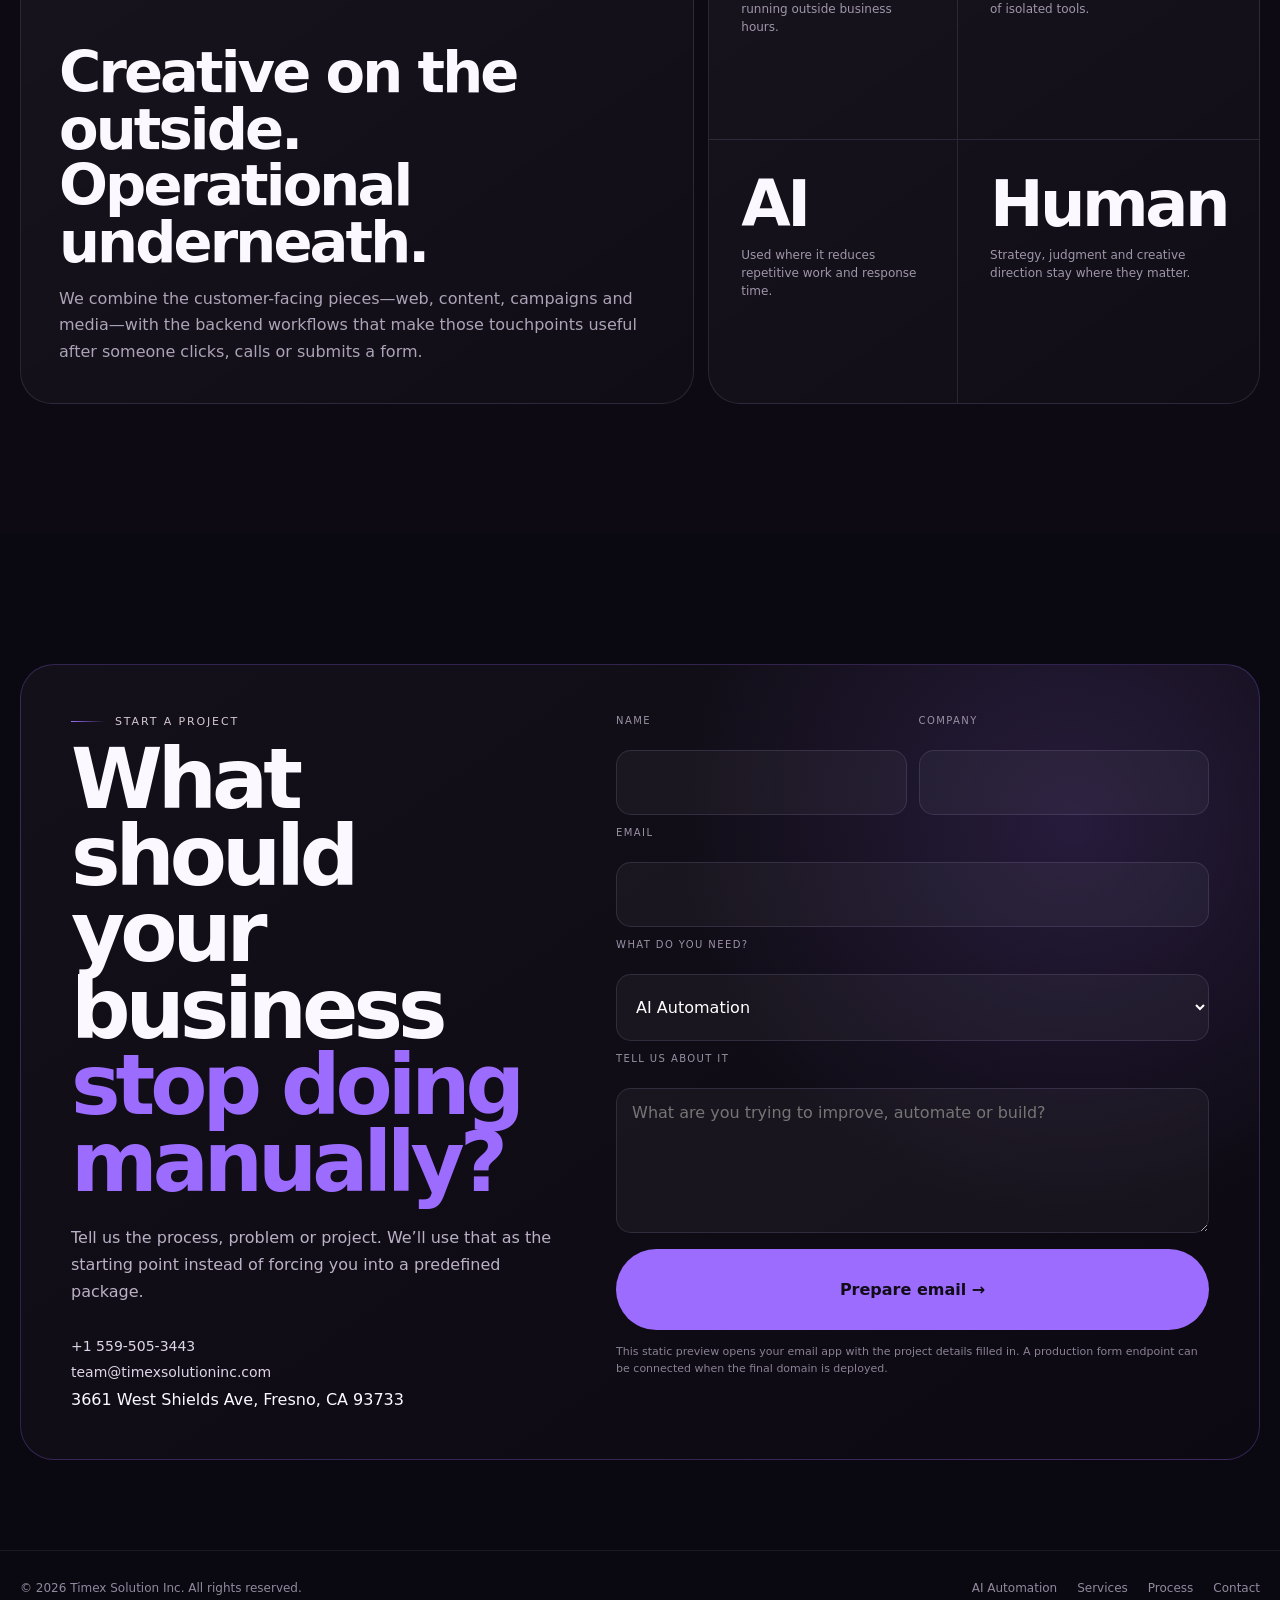
==== commit 2bd963cb: "Refine full site palette to robot animation" ====
--- a/index.html
+++ b/index.html
@@ -3,7 +3,7 @@
 <head>
   <meta charset="utf-8" />
   <meta name="viewport" content="width=device-width, initial-scale=1, viewport-fit=cover" />
-  <meta name="theme-color" content="#070707" />
+  <meta name="theme-color" content="#0a0810" />
   <title>Timex Solution Inc — AI Automation, Web, Marketing & Digital Systems</title>
   <meta name="description" content="Timex Solution Inc builds AI automation, websites, apps, marketing systems, creative media and operational workflows that work together." />
   <meta property="og:title" content="Timex Solution Inc" />
@@ -41,18 +41,18 @@
     .nav{position:fixed;z-index:1000;top:0;left:0;right:0;height:78px;border-bottom:1px solid rgba(255,255,255,.07);background:linear-gradient(to bottom,rgba(7,7,7,.9),rgba(7,7,7,.48));backdrop-filter:blur(18px)}
     .nav-inner{height:100%;display:flex;align-items:center;justify-content:space-between;gap:24px}
     .brand{display:flex;align-items:center;gap:12px;min-width:max-content}
-    .brand-mark{width:34px;height:34px;border-radius:11px;display:grid;place-items:center;font-weight:900;background:linear-gradient(135deg,var(--pink),#8b2fff);box-shadow:0 10px 36px rgba(156,108,255,.22)}
-    .brand-copy strong{display:block;font-size:15px;line-height:1;letter-spacing:-.02em}.brand-copy small{display:block;margin-top:5px;font-size:8px;letter-spacing:.23em;color:#948990;font-weight:750}
-    .nav-links{display:flex;align-items:center;gap:28px;color:#c4bbc0;font-size:13px}.nav-links a{transition:.22s}.nav-links a:hover{color:#fff}
+    .brand-mark{width:34px;height:34px;border-radius:11px;display:grid;place-items:center;font-weight:900;background:linear-gradient(135deg,var(--pink),#6f49c8 68%,var(--gold));box-shadow:0 10px 36px rgba(156,108,255,.22)}
+    .brand-copy strong{display:block;font-size:15px;line-height:1;letter-spacing:-.02em}.brand-copy small{display:block;margin-top:5px;font-size:8px;letter-spacing:.23em;color:#968ca1;font-weight:750}
+    .nav-links{display:flex;align-items:center;gap:28px;color:#c8bfd2;font-size:13px}.nav-links a{transition:.22s}.nav-links a:hover{color:#fff}
     .nav-cta,.pill{display:inline-flex;align-items:center;justify-content:center;gap:9px;border-radius:999px;border:1px solid var(--line);padding:12px 18px;font-size:13px;transition:.25s ease;cursor:pointer}
     .nav-cta{background:linear-gradient(135deg,var(--pink),#b58aff);border-color:rgba(195,155,255,.7);color:#110c17;font-weight:850;box-shadow:0 10px 34px rgba(156,108,255,.18)}.nav-cta:hover{background:linear-gradient(135deg,var(--pink-2),#d4b879);transform:translateY(-2px)}
     .menu-btn{display:none;width:42px;height:42px;border:1px solid var(--line);border-radius:50%;background:rgba(255,255,255,.04);align-items:center;justify-content:center;cursor:pointer}.menu-btn span,.menu-btn::before,.menu-btn::after{content:"";display:block;width:16px;height:1px;background:#fff;transition:.25s}.menu-btn span{margin:4px 0}
-    .mobile-menu{position:fixed;z-index:999;top:78px;left:0;right:0;background:#090909;border-bottom:1px solid var(--line);padding:22px 20px 26px;display:none}.mobile-menu.open{display:grid;gap:6px}.mobile-menu a{padding:13px 8px;color:#d7ced3;border-bottom:1px solid rgba(255,255,255,.06)}
+    .mobile-menu{position:fixed;z-index:999;top:78px;left:0;right:0;background:#0b0912;border-bottom:1px solid var(--line);padding:22px 20px 26px;display:none}.mobile-menu.open{display:grid;gap:6px}.mobile-menu a{padding:13px 8px;color:#d9d1e4;border-bottom:1px solid rgba(255,255,255,.06)}
 
     .hero{min-height:100svh;position:relative;display:flex;align-items:center;overflow:hidden;padding:132px 0 80px;background:
       radial-gradient(circle at 78% 38%,rgba(156,108,255,.16),transparent 28%),
       radial-gradient(circle at 12% 18%,rgba(126,82,205,.10),transparent 24%),
-      #070707}
+      #0a0810}
     .hero::before{content:"";position:absolute;inset:0;background-image:linear-gradient(rgba(255,255,255,.035) 1px,transparent 1px),linear-gradient(90deg,rgba(255,255,255,.035) 1px,transparent 1px);background-size:76px 76px;mask-image:linear-gradient(to bottom,rgba(0,0,0,.86),transparent 86%)}
     .hero-orb{position:absolute;right:-7vw;top:8%;width:min(54vw,760px);aspect-ratio:1;border-radius:50%;border:1px solid rgba(255,255,255,.08);box-shadow:inset 0 0 120px rgba(156,108,255,.12),0 0 120px rgba(156,108,255,.08);animation:orbFloat 7s ease-in-out infinite alternate;pointer-events:none}
     .hero-orb::before,.hero-orb::after{content:"";position:absolute;border-radius:50%;border:1px solid rgba(156,108,255,.24);inset:11%}.hero-orb::after{inset:28%;border-color:rgba(212,184,121,.18)}
@@ -60,35 +60,35 @@
     .hero-grid{position:relative;z-index:2;display:grid;grid-template-columns:minmax(0,1.2fr) minmax(300px,.8fr);gap:60px;align-items:end}
     .hero h1{margin:20px 0 0;max-width:900px;font-size:clamp(64px,8vw,132px);line-height:.84;letter-spacing:-.075em;font-weight:630}.hero h1 span{color:var(--pink)}
     .hero-side{padding-bottom:14px}.hero-side p{margin:0;color:var(--muted);font-size:clamp(15px,1.35vw,19px);line-height:1.72;max-width:520px}
-    .hero-actions{display:flex;gap:10px;flex-wrap:wrap;margin-top:28px}.pill.primary{background:var(--pink);border-color:var(--pink);color:#18000c;font-weight:800}.pill.primary:hover{background:linear-gradient(135deg,var(--pink-2),#d4b879);transform:translateY(-2px)}.pill.ghost{background:rgba(255,255,255,.04)}.pill.ghost:hover{background:rgba(255,255,255,.08);transform:translateY(-2px)}
-    .hero-meta{margin-top:52px;display:flex;gap:26px;flex-wrap:wrap;color:#91868c;font-size:10px;letter-spacing:.15em;text-transform:uppercase}.hero-meta b{color:#ddd3d8;font-weight:600}
-    .scroll-cue{position:absolute;z-index:4;left:50%;bottom:24px;transform:translateX(-50%);display:flex;align-items:center;gap:10px;color:#8d8388;font-size:9px;letter-spacing:.15em;text-transform:uppercase}.scroll-cue i{display:block;width:46px;height:1px;background:rgba(255,255,255,.18);overflow:hidden;position:relative}.scroll-cue i::after{content:"";position:absolute;inset:0;background:var(--pink);animation:scan 2s ease-in-out infinite}@keyframes scan{from{transform:translateX(-100%)}to{transform:translateX(100%)}}
-
-    .journey{height:620vh;position:relative;background:#050505}
-    .journey-sticky{position:sticky;top:0;height:100svh;height:100dvh;overflow:hidden;background:#050505;isolation:isolate}
-    .journey-media{position:absolute;inset:0;z-index:1;background:#050505}
-    .journey-media canvas{position:absolute;inset:0;width:100%;height:100%;object-fit:cover;object-position:center;opacity:0;transition:opacity .35s ease;background:#050505}
+    .hero-actions{display:flex;gap:10px;flex-wrap:wrap;margin-top:28px}.pill.primary{background:var(--pink);border-color:var(--pink);color:#110c17;font-weight:800}.pill.primary:hover{background:linear-gradient(135deg,var(--pink-2),#d4b879);transform:translateY(-2px)}.pill.ghost{background:rgba(255,255,255,.04)}.pill.ghost:hover{background:rgba(255,255,255,.08);transform:translateY(-2px)}
+    .hero-meta{margin-top:52px;display:flex;gap:26px;flex-wrap:wrap;color:#93899e;font-size:10px;letter-spacing:.15em;text-transform:uppercase}.hero-meta b{color:#dfd7e8;font-weight:600}
+    .scroll-cue{position:absolute;z-index:4;left:50%;bottom:24px;transform:translateX(-50%);display:flex;align-items:center;gap:10px;color:#91879b;font-size:9px;letter-spacing:.15em;text-transform:uppercase}.scroll-cue i{display:block;width:46px;height:1px;background:rgba(255,255,255,.18);overflow:hidden;position:relative}.scroll-cue i::after{content:"";position:absolute;inset:0;background:var(--pink);animation:scan 2s ease-in-out infinite}@keyframes scan{from{transform:translateX(-100%)}to{transform:translateX(100%)}}
+
+    .journey{height:620vh;position:relative;background:#08060d}
+    .journey-sticky{position:sticky;top:0;height:100svh;height:100dvh;overflow:hidden;background:#08060d;isolation:isolate}
+    .journey-media{position:absolute;inset:0;z-index:1;background:#08060d}
+    .journey-media canvas{position:absolute;inset:0;width:100%;height:100%;object-fit:cover;object-position:center;opacity:0;transition:opacity .35s ease;background:#08060d}
     .journey-media canvas.ready{opacity:1}
     .journey-shade{position:absolute;inset:0;z-index:2;pointer-events:none;background:linear-gradient(90deg,rgba(2,2,2,.62),rgba(2,2,2,.07) 42%,rgba(2,2,2,.18) 72%,rgba(2,2,2,.52)),linear-gradient(to bottom,rgba(0,0,0,.42),transparent 24%,transparent 74%,rgba(0,0,0,.7))}
-    .journey-head{position:absolute;z-index:5;top:102px;left:clamp(20px,4vw,68px);right:clamp(20px,4vw,68px);display:flex;align-items:center;justify-content:space-between;pointer-events:none}.journey-head .label{display:flex;align-items:center;gap:9px;font-size:10px;text-transform:uppercase;letter-spacing:.17em;color:#c7bcc2}.journey-head .label i{width:7px;height:7px;border-radius:50%;background:var(--pink);box-shadow:0 0 20px var(--pink)}.journey-percent{font-size:10px;letter-spacing:.15em;color:#9c9197;font-variant-numeric:tabular-nums}
+    .journey-head{position:absolute;z-index:5;top:102px;left:clamp(20px,4vw,68px);right:clamp(20px,4vw,68px);display:flex;align-items:center;justify-content:space-between;pointer-events:none}.journey-head .label{display:flex;align-items:center;gap:9px;font-size:10px;text-transform:uppercase;letter-spacing:.17em;color:#cbc1d5}.journey-head .label i{width:7px;height:7px;border-radius:50%;background:var(--pink);box-shadow:0 0 20px var(--pink)}.journey-percent{font-size:10px;letter-spacing:.15em;color:#9f95aa;font-variant-numeric:tabular-nums}
     .journey-copy{position:absolute;z-index:5;inset:0;pointer-events:none}.story{position:absolute;top:50%;left:clamp(20px,6vw,96px);width:min(540px,44vw);opacity:0;transform:translateY(-42%) translateY(30px);transition:opacity .28s linear,transform .4s cubic-bezier(.2,.75,.25,1)}.story.active{opacity:1;transform:translateY(-42%) translateY(0)}.story.right{left:auto;right:clamp(20px,6vw,96px);text-align:right}.story.right .micro{justify-content:flex-end}.story.right p{margin-left:auto}.story.center{left:50%;top:auto;bottom:10%;width:min(900px,90vw);text-align:center;transform:translateX(-50%) translateY(24px)}.story.center.active{transform:translateX(-50%) translateY(0)}.story.center .micro{justify-content:center}.story.center p{margin-inline:auto}
-    .micro{display:flex;align-items:center;gap:9px;color:#d8cbd2;font-size:10px;letter-spacing:.16em;text-transform:uppercase;margin-bottom:14px}.micro i{width:28px;height:1px;background:var(--pink)}.story h2{margin:0 0 16px;font-size:clamp(42px,6vw,88px);line-height:.9;letter-spacing:-.055em;font-weight:610}.story h2 span{color:var(--pink)}.story p{margin:0;max-width:500px;color:#b9adb4;font-size:clamp(14px,1.18vw,18px);line-height:1.66}
+    .micro{display:flex;align-items:center;gap:9px;color:#ddd2e6;font-size:10px;letter-spacing:.16em;text-transform:uppercase;margin-bottom:14px}.micro i{width:28px;height:1px;background:var(--pink)}.story h2{margin:0 0 16px;font-size:clamp(42px,6vw,88px);line-height:.9;letter-spacing:-.055em;font-weight:610}.story h2 span{color:var(--pink)}.story p{margin:0;max-width:500px;color:#bdb2c8;font-size:clamp(14px,1.18vw,18px);line-height:1.66}
     .journey-progress{position:absolute;z-index:5;left:clamp(20px,4vw,68px);right:clamp(20px,4vw,68px);bottom:25px;height:1px;background:rgba(255,255,255,.14)}.journey-progress b{display:block;height:100%;width:0;background:linear-gradient(90deg,var(--pink),var(--pink-2));box-shadow:0 0 16px rgba(156,108,255,.8)}
-    .journey-fallback{position:absolute;z-index:4;left:50%;bottom:44px;transform:translateX(-50%);padding:10px 14px;border-radius:999px;background:rgba(8,8,8,.68);border:1px solid var(--line);color:#c7bdc2;font-size:11px;display:none}.journey-fallback.show{display:block}
-
-    .services{padding:130px 0;background:linear-gradient(180deg,#070707,#0c080b 58%,#070707)}
+    .journey-fallback{position:absolute;z-index:4;left:50%;bottom:44px;transform:translateX(-50%);padding:10px 14px;border-radius:999px;background:rgba(8,8,8,.68);border:1px solid var(--line);color:#cbc2d4;font-size:11px;display:none}.journey-fallback.show{display:block}
+
+    .services{padding:130px 0;background:linear-gradient(180deg,#0a0810,#100c18 58%,#0a0810)}
     .services-top{display:flex;align-items:end;justify-content:space-between;gap:60px}.services-top .section-copy{max-width:520px}
-    .service-grid{display:grid;grid-template-columns:repeat(12,1fr);gap:12px;margin-top:58px}.card{position:relative;min-height:280px;padding:28px;border:1px solid var(--line);border-radius:var(--radius);background:linear-gradient(145deg,rgba(255,255,255,.055),rgba(255,255,255,.018));overflow:hidden;transition:.3s ease;cursor:pointer}.card::before{content:"";position:absolute;inset:auto -30% -60% 30%;height:70%;background:radial-gradient(circle,rgba(156,108,255,.16),transparent 62%);opacity:0;transition:.3s}.card:hover{transform:translateY(-6px);border-color:rgba(156,108,255,.35)}.card:hover::before{opacity:1}.card.primary{grid-column:span 7;min-height:380px;background:radial-gradient(circle at 78% 18%,rgba(156,108,255,.18),transparent 36%),linear-gradient(145deg,rgba(156,108,255,.07),rgba(255,255,255,.018));border-color:rgba(156,108,255,.25)}.card.secondary{grid-column:span 5}.card.third{grid-column:span 4}.card-no{font-size:10px;letter-spacing:.16em;color:#8f858b}.card-arrow{position:absolute;right:24px;top:22px;width:40px;height:40px;border-radius:50%;display:grid;place-items:center;border:1px solid var(--line);transition:.25s}.card:hover .card-arrow{background:var(--pink);border-color:var(--pink);color:#19000c;transform:rotate(45deg)}.card h3{position:absolute;left:28px;right:28px;bottom:72px;margin:0;font-size:clamp(28px,3.4vw,52px);letter-spacing:-.05em;line-height:.95}.card p{position:absolute;left:28px;right:28px;bottom:25px;margin:0;color:#aa9ea5;font-size:14px;line-height:1.45;max-width:440px}
-
-    .systems{padding:130px 0;background:#070707;border-top:1px solid rgba(255,255,255,.06)}
-    .system-wrap{display:grid;grid-template-columns:.9fr 1.1fr;gap:80px;align-items:start;margin-top:60px}.stack{position:sticky;top:120px;min-height:500px;border:1px solid var(--line);border-radius:32px;background:radial-gradient(circle at 50% 50%,rgba(156,108,255,.12),transparent 42%),#0c0b0c;display:grid;place-items:center;overflow:hidden}.core{width:150px;height:150px;border-radius:50%;display:grid;place-items:center;border:1px solid rgba(156,108,255,.45);box-shadow:0 0 80px rgba(156,108,255,.17),inset 0 0 55px rgba(156,108,255,.08);font-size:11px;letter-spacing:.16em;text-transform:uppercase;color:#f6dbea}.core::before,.core::after{content:"";position:absolute;border:1px solid rgba(255,255,255,.07);border-radius:50%}.core::before{width:300px;height:300px}.core::after{width:430px;height:430px}.system-list{display:grid}.system-row{padding:27px 0;border-top:1px solid var(--line);display:grid;grid-template-columns:54px 1fr;gap:18px}.system-row:last-child{border-bottom:1px solid var(--line)}.system-row b{color:var(--pink);font-size:11px;letter-spacing:.13em}.system-row h4{margin:0;font-size:27px;letter-spacing:-.035em}.system-row p{margin:8px 0 0;color:#a89da3;line-height:1.6;font-size:14px}
-
-    .proof{padding:130px 0;background:#0a0809}.proof-grid{display:grid;grid-template-columns:1.1fr .9fr;gap:14px;margin-top:54px}.proof-main,.proof-side{border:1px solid var(--line);border-radius:32px;background:linear-gradient(145deg,rgba(255,255,255,.045),rgba(255,255,255,.015))}.proof-main{padding:38px;min-height:380px}.proof-side{display:grid;grid-template-columns:1fr 1fr;overflow:hidden}.metric{padding:32px;border-bottom:1px solid var(--line);border-right:1px solid var(--line)}.metric:nth-child(even){border-right:0}.metric:nth-last-child(-n+2){border-bottom:0}.metric strong{display:block;font-size:clamp(38px,5vw,70px);line-height:1;letter-spacing:-.055em}.metric span{display:block;margin-top:10px;color:#9c9097;font-size:12px;line-height:1.5}.proof-main h3{margin:120px 0 15px;font-size:clamp(38px,4.5vw,66px);line-height:.98;letter-spacing:-.05em}.proof-main p{margin:0;max-width:600px;color:#a99da4;line-height:1.65}
-
-    .contact{padding:130px 0 90px;background:#070707}.contact-box{border:1px solid rgba(156,108,255,.25);border-radius:34px;padding:50px;background:radial-gradient(circle at 85% 20%,rgba(156,108,255,.16),transparent 32%),linear-gradient(145deg,#100b0f,#090809);display:grid;grid-template-columns:.9fr 1.1fr;gap:60px}.contact h2{margin:14px 0 0;font-size:clamp(48px,6.5vw,92px);line-height:.92;letter-spacing:-.06em}.contact h2 span{color:var(--pink)}.contact-note{margin:24px 0 0;color:#b7abb2;line-height:1.68;max-width:520px}.contact-links{display:grid;gap:10px;margin-top:32px}.contact-links a{color:#d9ced4;font-size:14px}.contact-links a:hover{color:var(--pink)}
-    .form{display:grid;grid-template-columns:1fr 1fr;gap:12px}.field{display:grid;gap:8px}.field.full{grid-column:1/-1}.field label{font-size:10px;letter-spacing:.14em;text-transform:uppercase;color:#978c92}.field input,.field textarea,.field select{width:100%;border:1px solid var(--line);background:rgba(255,255,255,.04);color:#fff;border-radius:15px;padding:14px 15px;outline:none;transition:.2s}.field textarea{min-height:130px;resize:vertical}.field input:focus,.field textarea:focus,.field select:focus{border-color:rgba(156,108,255,.55);box-shadow:0 0 0 3px rgba(156,108,255,.08)}.field select option{background:#111;color:#fff}.submit{grid-column:1/-1;margin-top:4px;border:0;border-radius:999px;background:var(--pink);color:#19000c;font-weight:850;padding:15px 20px;cursor:pointer;transition:.25s}.submit:hover{background:var(--pink-2);transform:translateY(-2px)}.form-note{grid-column:1/-1;color:#857a80;font-size:11px;line-height:1.5;margin:2px 0 0}
-
-    footer{padding:30px 0 42px;border-top:1px solid rgba(255,255,255,.07);background:#070707;color:#91868c;font-size:12px}.footer-inner{display:flex;justify-content:space-between;gap:24px;align-items:center}.footer-links{display:flex;gap:20px}.footer-links a:hover{color:#fff}
+    .service-grid{display:grid;grid-template-columns:repeat(12,1fr);gap:12px;margin-top:58px}.card{position:relative;min-height:280px;padding:28px;border:1px solid var(--line);border-radius:var(--radius);background:linear-gradient(145deg,rgba(255,255,255,.055),rgba(255,255,255,.018));overflow:hidden;transition:.3s ease;cursor:pointer}.card::before{content:"";position:absolute;inset:auto -30% -60% 30%;height:70%;background:radial-gradient(circle,rgba(156,108,255,.16),transparent 62%);opacity:0;transition:.3s}.card:hover{transform:translateY(-6px);border-color:rgba(156,108,255,.35)}.card:hover::before{opacity:1}.card.primary{grid-column:span 7;min-height:380px;background:radial-gradient(circle at 78% 18%,rgba(156,108,255,.18),transparent 36%),linear-gradient(145deg,rgba(156,108,255,.07),rgba(255,255,255,.018));border-color:rgba(156,108,255,.25)}.card.secondary{grid-column:span 5}.card.third{grid-column:span 4}.card-no{font-size:10px;letter-spacing:.16em;color:#93899d}.card-arrow{position:absolute;right:24px;top:22px;width:40px;height:40px;border-radius:50%;display:grid;place-items:center;border:1px solid var(--line);transition:.25s}.card:hover .card-arrow{background:var(--pink);border-color:var(--pink);color:#110c17;transform:rotate(45deg)}.card h3{position:absolute;left:28px;right:28px;bottom:72px;margin:0;font-size:clamp(28px,3.4vw,52px);letter-spacing:-.05em;line-height:.95}.card p{position:absolute;left:28px;right:28px;bottom:25px;margin:0;color:#aea3b8;font-size:14px;line-height:1.45;max-width:440px}
+
+    .systems{padding:130px 0;background:#0a0810;border-top:1px solid rgba(255,255,255,.06)}
+    .system-wrap{display:grid;grid-template-columns:.9fr 1.1fr;gap:80px;align-items:start;margin-top:60px}.stack{position:sticky;top:120px;min-height:500px;border:1px solid var(--line);border-radius:32px;background:radial-gradient(circle at 50% 50%,rgba(156,108,255,.12),transparent 42%),#100e16;display:grid;place-items:center;overflow:hidden}.core{width:150px;height:150px;border-radius:50%;display:grid;place-items:center;border:1px solid rgba(156,108,255,.45);box-shadow:0 0 80px rgba(156,108,255,.17),inset 0 0 55px rgba(156,108,255,.08);font-size:11px;letter-spacing:.16em;text-transform:uppercase;color:#eee7fa}.core::before,.core::after{content:"";position:absolute;border:1px solid rgba(255,255,255,.07);border-radius:50%}.core::before{width:300px;height:300px}.core::after{width:430px;height:430px}.system-list{display:grid}.system-row{padding:27px 0;border-top:1px solid var(--line);display:grid;grid-template-columns:54px 1fr;gap:18px}.system-row:last-child{border-bottom:1px solid var(--line)}.system-row b{color:var(--pink);font-size:11px;letter-spacing:.13em}.system-row h4{margin:0;font-size:27px;letter-spacing:-.035em}.system-row p{margin:8px 0 0;color:#aca2b7;line-height:1.6;font-size:14px}
+
+    .proof{padding:130px 0;background:#0d0a13}.proof-grid{display:grid;grid-template-columns:1.1fr .9fr;gap:14px;margin-top:54px}.proof-main,.proof-side{border:1px solid var(--line);border-radius:32px;background:linear-gradient(145deg,rgba(255,255,255,.045),rgba(255,255,255,.015))}.proof-main{padding:38px;min-height:380px}.proof-side{display:grid;grid-template-columns:1fr 1fr;overflow:hidden}.metric{padding:32px;border-bottom:1px solid var(--line);border-right:1px solid var(--line)}.metric:nth-child(even){border-right:0}.metric:nth-last-child(-n+2){border-bottom:0}.metric strong{display:block;font-size:clamp(38px,5vw,70px);line-height:1;letter-spacing:-.055em}.metric span{display:block;margin-top:10px;color:#a095aa;font-size:12px;line-height:1.5}.proof-main h3{margin:120px 0 15px;font-size:clamp(38px,4.5vw,66px);line-height:.98;letter-spacing:-.05em}.proof-main p{margin:0;max-width:600px;color:#ada2b7;line-height:1.65}
+
+    .contact{padding:130px 0 90px;background:#0a0810}.contact-box{border:1px solid rgba(156,108,255,.25);border-radius:34px;padding:50px;background:radial-gradient(circle at 85% 20%,rgba(156,108,255,.16),transparent 32%),linear-gradient(145deg,#14101a,#0c0912);display:grid;grid-template-columns:.9fr 1.1fr;gap:60px}.contact h2{margin:14px 0 0;font-size:clamp(48px,6.5vw,92px);line-height:.92;letter-spacing:-.06em}.contact h2 span{color:var(--pink)}.contact-note{margin:24px 0 0;color:#bbb0c5;line-height:1.68;max-width:520px}.contact-links{display:grid;gap:10px;margin-top:32px}.contact-links a{color:#ded5e8;font-size:14px}.contact-links a:hover{color:var(--pink)}
+    .form{display:grid;grid-template-columns:1fr 1fr;gap:12px}.field{display:grid;gap:8px}.field.full{grid-column:1/-1}.field label{font-size:10px;letter-spacing:.14em;text-transform:uppercase;color:#9b91a5}.field input,.field textarea,.field select{width:100%;border:1px solid var(--line);background:rgba(255,255,255,.04);color:#fff;border-radius:15px;padding:14px 15px;outline:none;transition:.2s}.field textarea{min-height:130px;resize:vertical}.field input:focus,.field textarea:focus,.field select:focus{border-color:rgba(156,108,255,.55);box-shadow:0 0 0 3px rgba(156,108,255,.08)}.field select option{background:#111;color:#fff}.submit{grid-column:1/-1;margin-top:4px;border:0;border-radius:999px;background:var(--pink);color:#110c17;font-weight:850;padding:15px 20px;cursor:pointer;transition:.25s}.submit:hover{background:var(--pink-2);transform:translateY(-2px)}.form-note{grid-column:1/-1;color:#8b8095;font-size:11px;line-height:1.5;margin:2px 0 0}
+
+    footer{padding:30px 0 42px;border-top:1px solid rgba(255,255,255,.07);background:#0a0810;color:#93899e;font-size:12px}.footer-inner{display:flex;justify-content:space-between;gap:24px;align-items:center}.footer-links{display:flex;gap:20px}.footer-links a:hover{color:#fff}
 
     @media(max-width:980px){
       .nav-links,.nav>.shell>.nav-cta{display:none}.menu-btn{display:flex;flex-direction:column}
@@ -100,7 +100,7 @@
     @media(max-width:680px){
       .shell{width:min(100% - 28px,var(--max))}.nav{height:70px}.mobile-menu{top:70px}
       .hero{padding:110px 0 70px;min-height:100svh}.hero h1{font-size:clamp(54px,16.5vw,82px)}.hero-meta{gap:16px;line-height:1.6}.scroll-cue{display:none}
-      .journey{height:560vh}.journey-head{top:88px;left:16px;right:16px}.journey-media{background-size:contain;background-repeat:no-repeat;background-position:center;background-color:#050505}.journey-media canvas{object-fit:contain;background:#050505}.journey-shade{background:linear-gradient(to bottom,rgba(0,0,0,.42),rgba(0,0,0,.04) 24%,rgba(0,0,0,.06) 68%,rgba(0,0,0,.78))}.story,.story.right{left:16px;right:16px;top:auto;bottom:11%;width:auto;text-align:left;transform:translateY(24px)}.story.active,.story.right.active{transform:translateY(0)}.story.right .micro{justify-content:flex-start}.story.right p{margin-left:0}.story.center{left:16px;right:16px;width:auto;bottom:10%;transform:translateY(24px)}.story.center.active{transform:translateY(0)}.story.center,.story.center p{text-align:left}.story.center .micro{justify-content:flex-start}.story h2{font-size:clamp(38px,12vw,64px);max-width:520px}.story p{font-size:14px;max-width:500px}.journey-progress{left:16px;right:16px;bottom:16px}
+      .journey{height:560vh}.journey-head{top:88px;left:16px;right:16px}.journey-media{background-size:contain;background-repeat:no-repeat;background-position:center;background-color:#08060d}.journey-media canvas{object-fit:contain;background:#08060d}.journey-shade{background:linear-gradient(to bottom,rgba(0,0,0,.42),rgba(0,0,0,.04) 24%,rgba(0,0,0,.06) 68%,rgba(0,0,0,.78))}.story,.story.right{left:16px;right:16px;top:auto;bottom:11%;width:auto;text-align:left;transform:translateY(24px)}.story.active,.story.right.active{transform:translateY(0)}.story.right .micro{justify-content:flex-start}.story.right p{margin-left:0}.story.center{left:16px;right:16px;width:auto;bottom:10%;transform:translateY(24px)}.story.center.active{transform:translateY(0)}.story.center,.story.center p{text-align:left}.story.center .micro{justify-content:flex-start}.story h2{font-size:clamp(38px,12vw,64px);max-width:520px}.story p{font-size:14px;max-width:500px}.journey-progress{left:16px;right:16px;bottom:16px}
       .services,.systems,.proof,.contact{padding:92px 0}.service-grid{grid-template-columns:1fr;margin-top:38px}.card.primary,.card.secondary,.card.third{grid-column:auto;min-height:250px}.card h3{bottom:68px;font-size:34px}.card p{font-size:13px}.system-wrap{gap:38px}.stack{min-height:350px}.core::after{width:330px;height:330px}.contact-box{padding:24px;border-radius:26px}.form{grid-template-columns:1fr}.field.full,.submit,.form-note{grid-column:auto}.footer-inner{display:grid;gap:14px}.footer-links{flex-wrap:wrap}
     }
     @media(prefers-reduced-motion:reduce){html{scroll-behavior:auto}.hero-orb,.scroll-cue i::after{animation:none}.card,.pill,.nav-cta{transition:none}.journey{height:150vh}.story{display:none}.story[data-stage="final"]{display:block;opacity:1;transform:none}}
@@ -401,7 +401,7 @@
         const dx=(cw-dw)/2;
         const dy=(ch-dh)/2;
 
-        ctx.fillStyle='#050505';
+        ctx.fillStyle='#08060d';
         ctx.fillRect(0,0,cw,ch);
         ctx.imageSmoothingEnabled=true;
         ctx.imageSmoothingQuality='high';
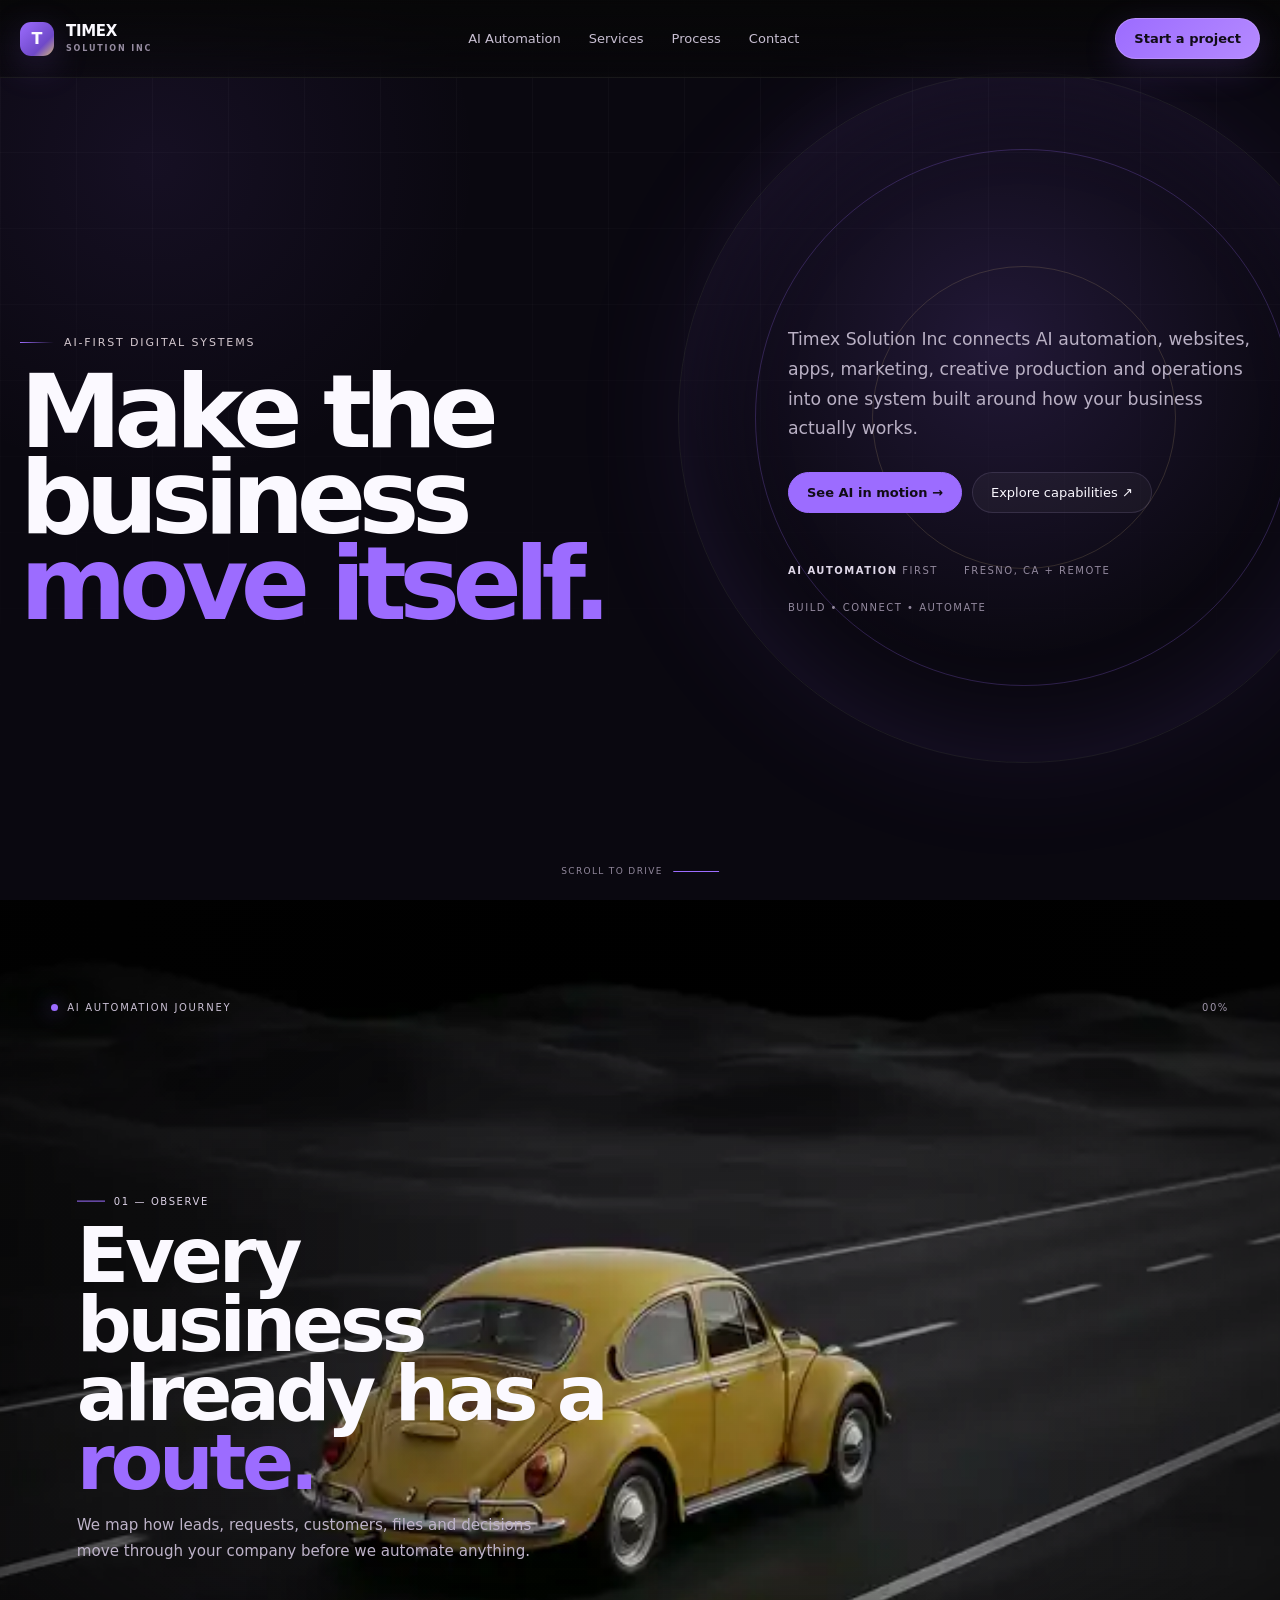
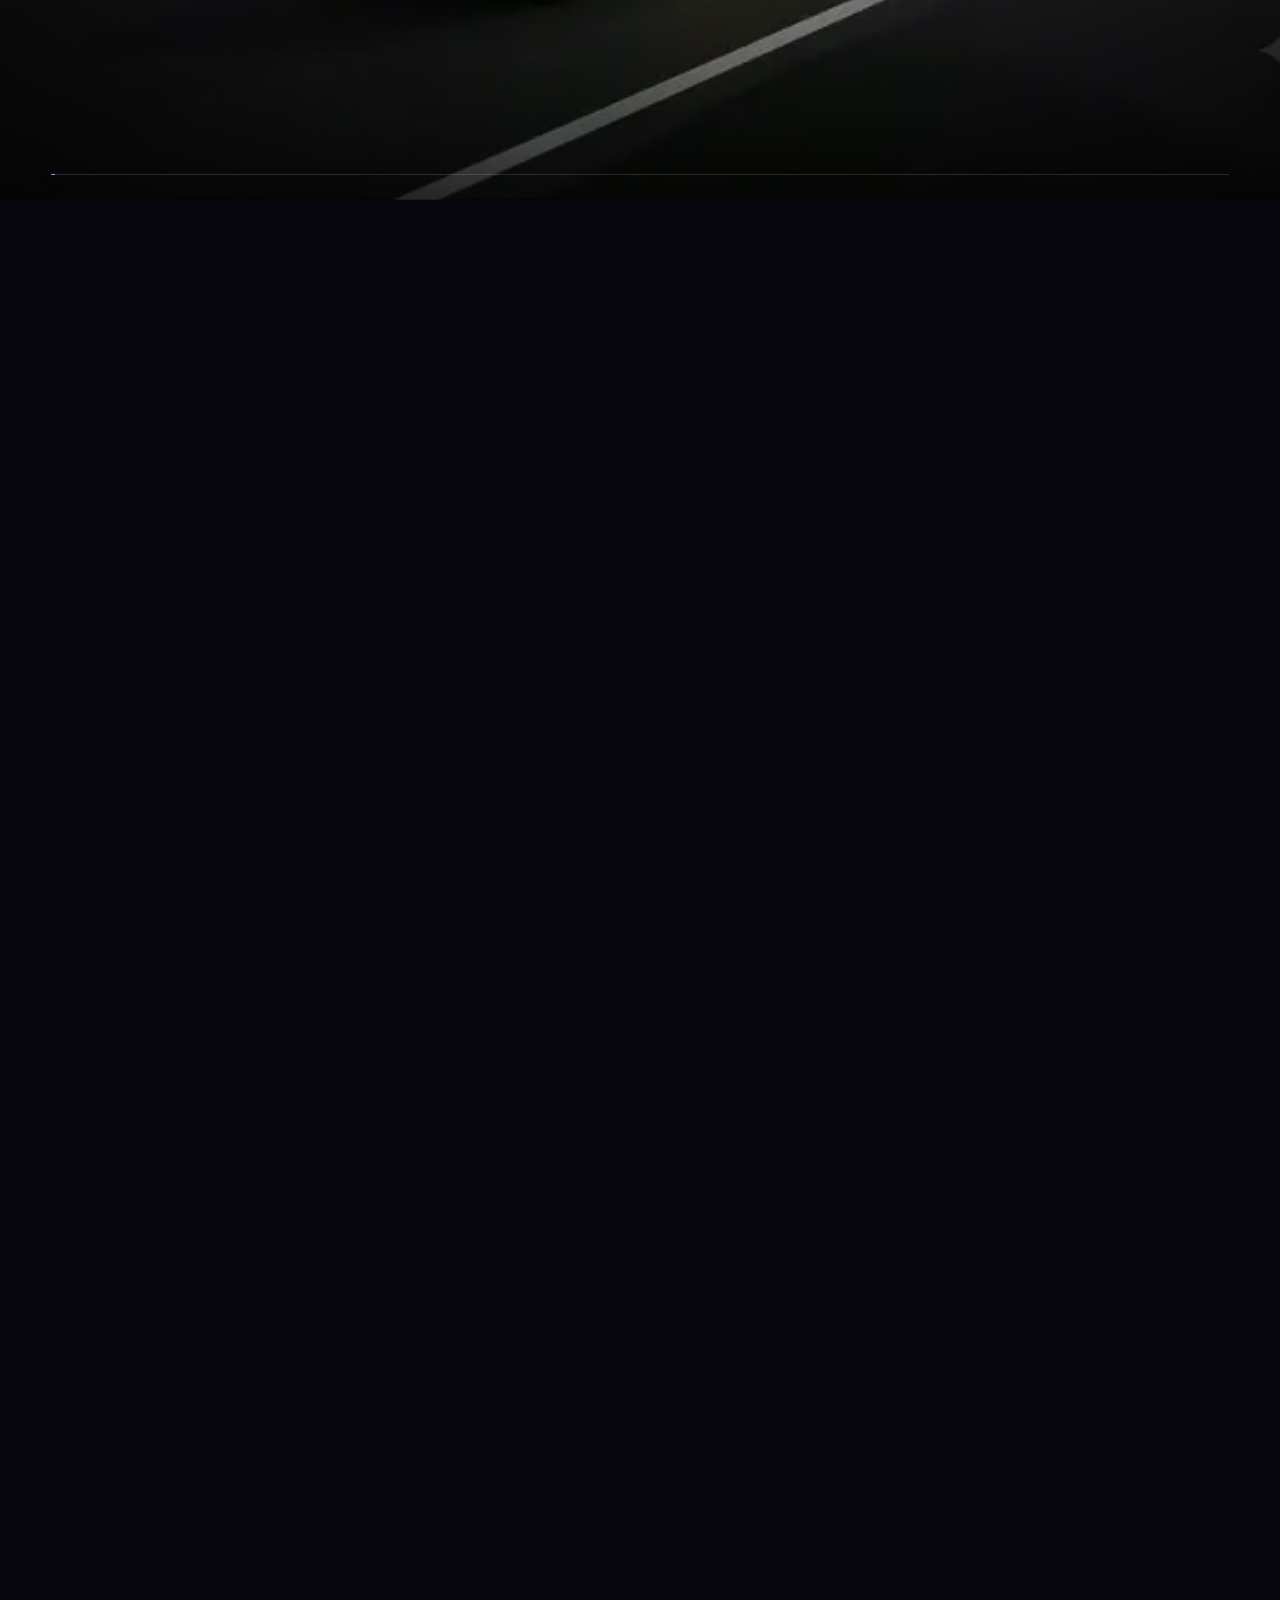
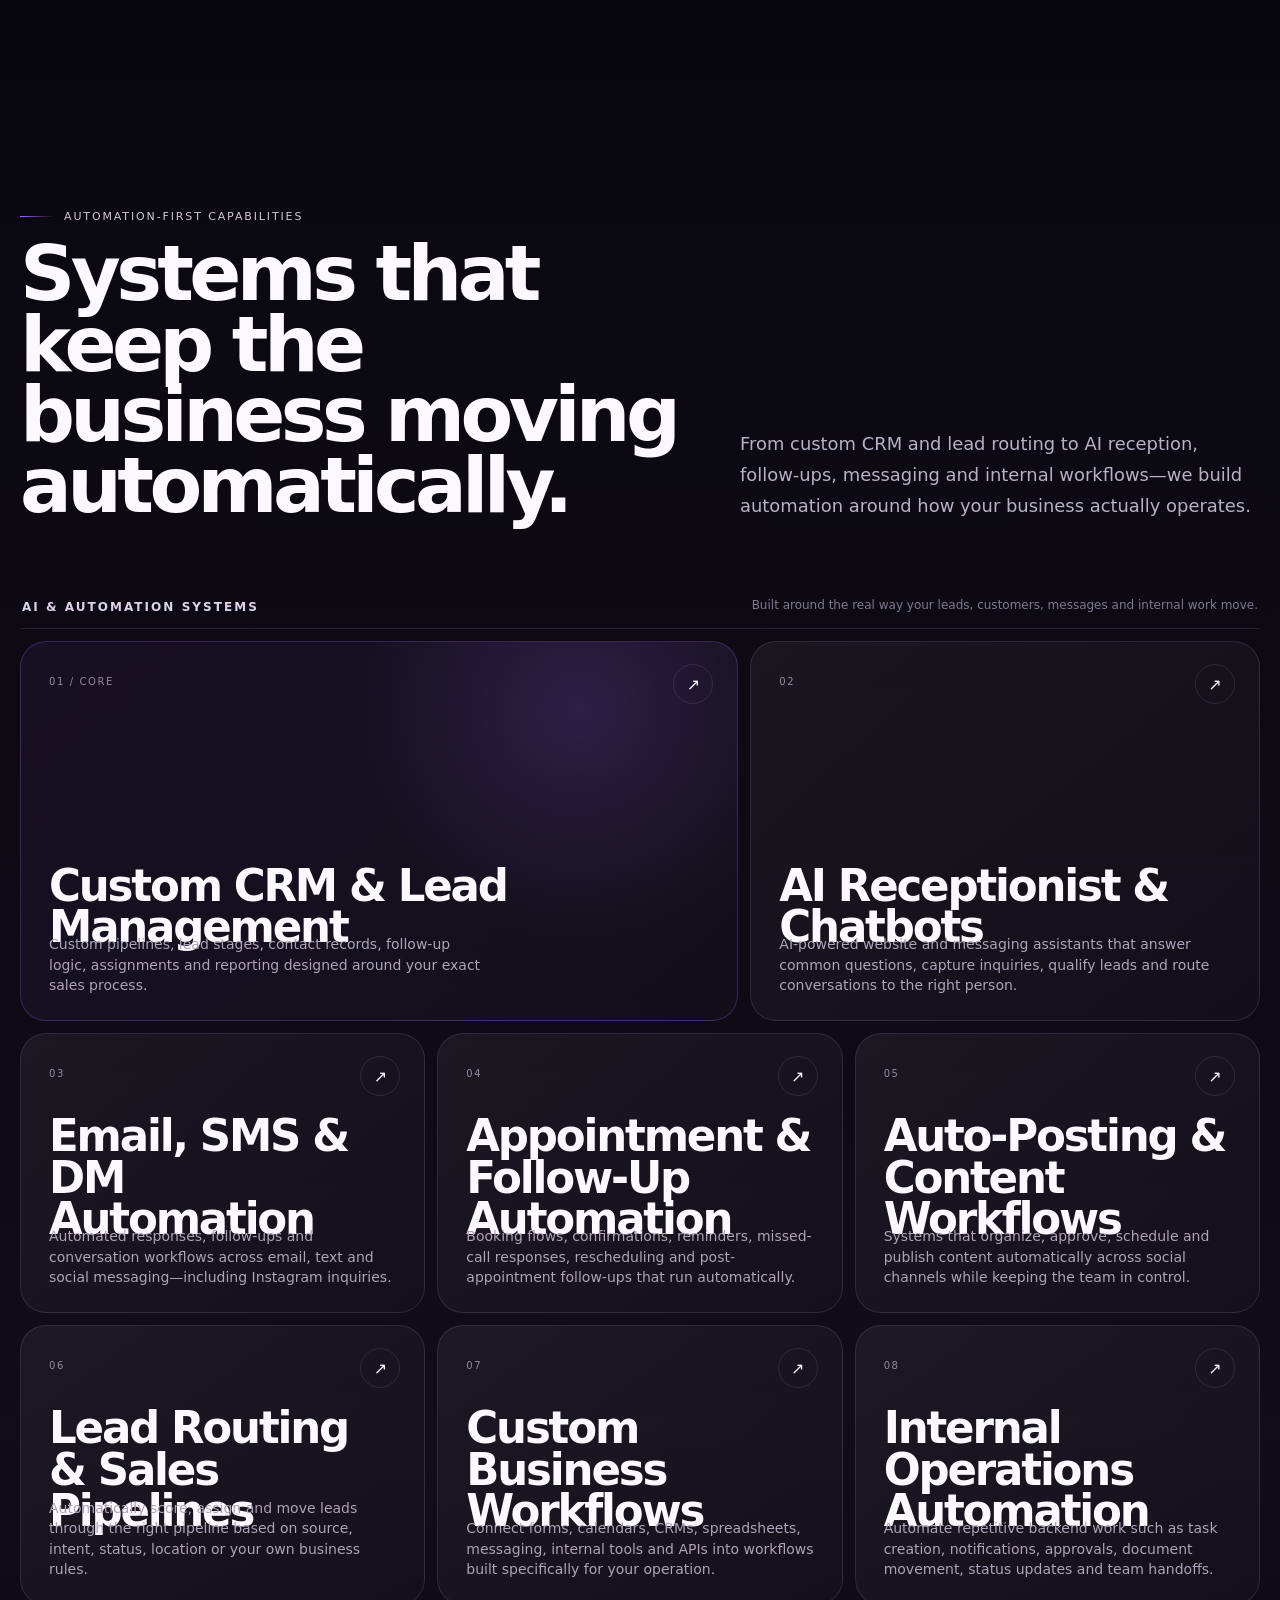
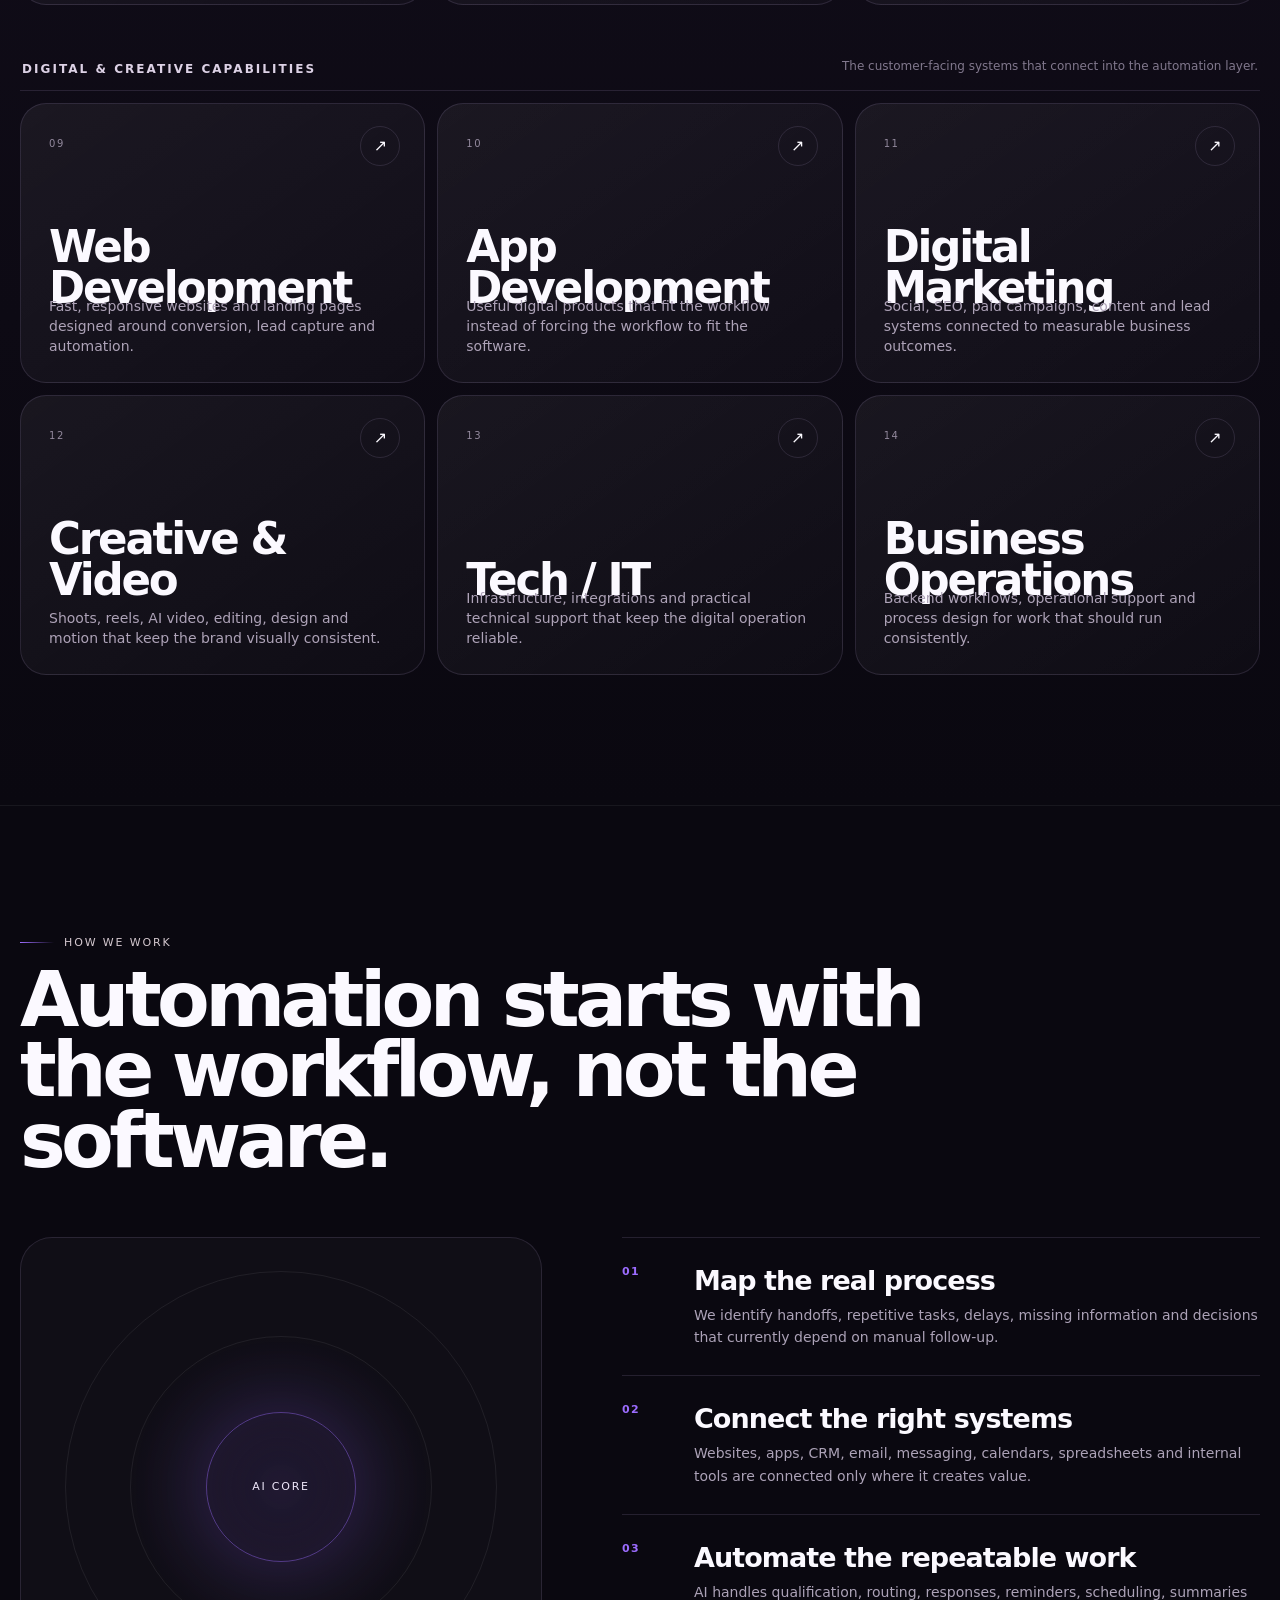
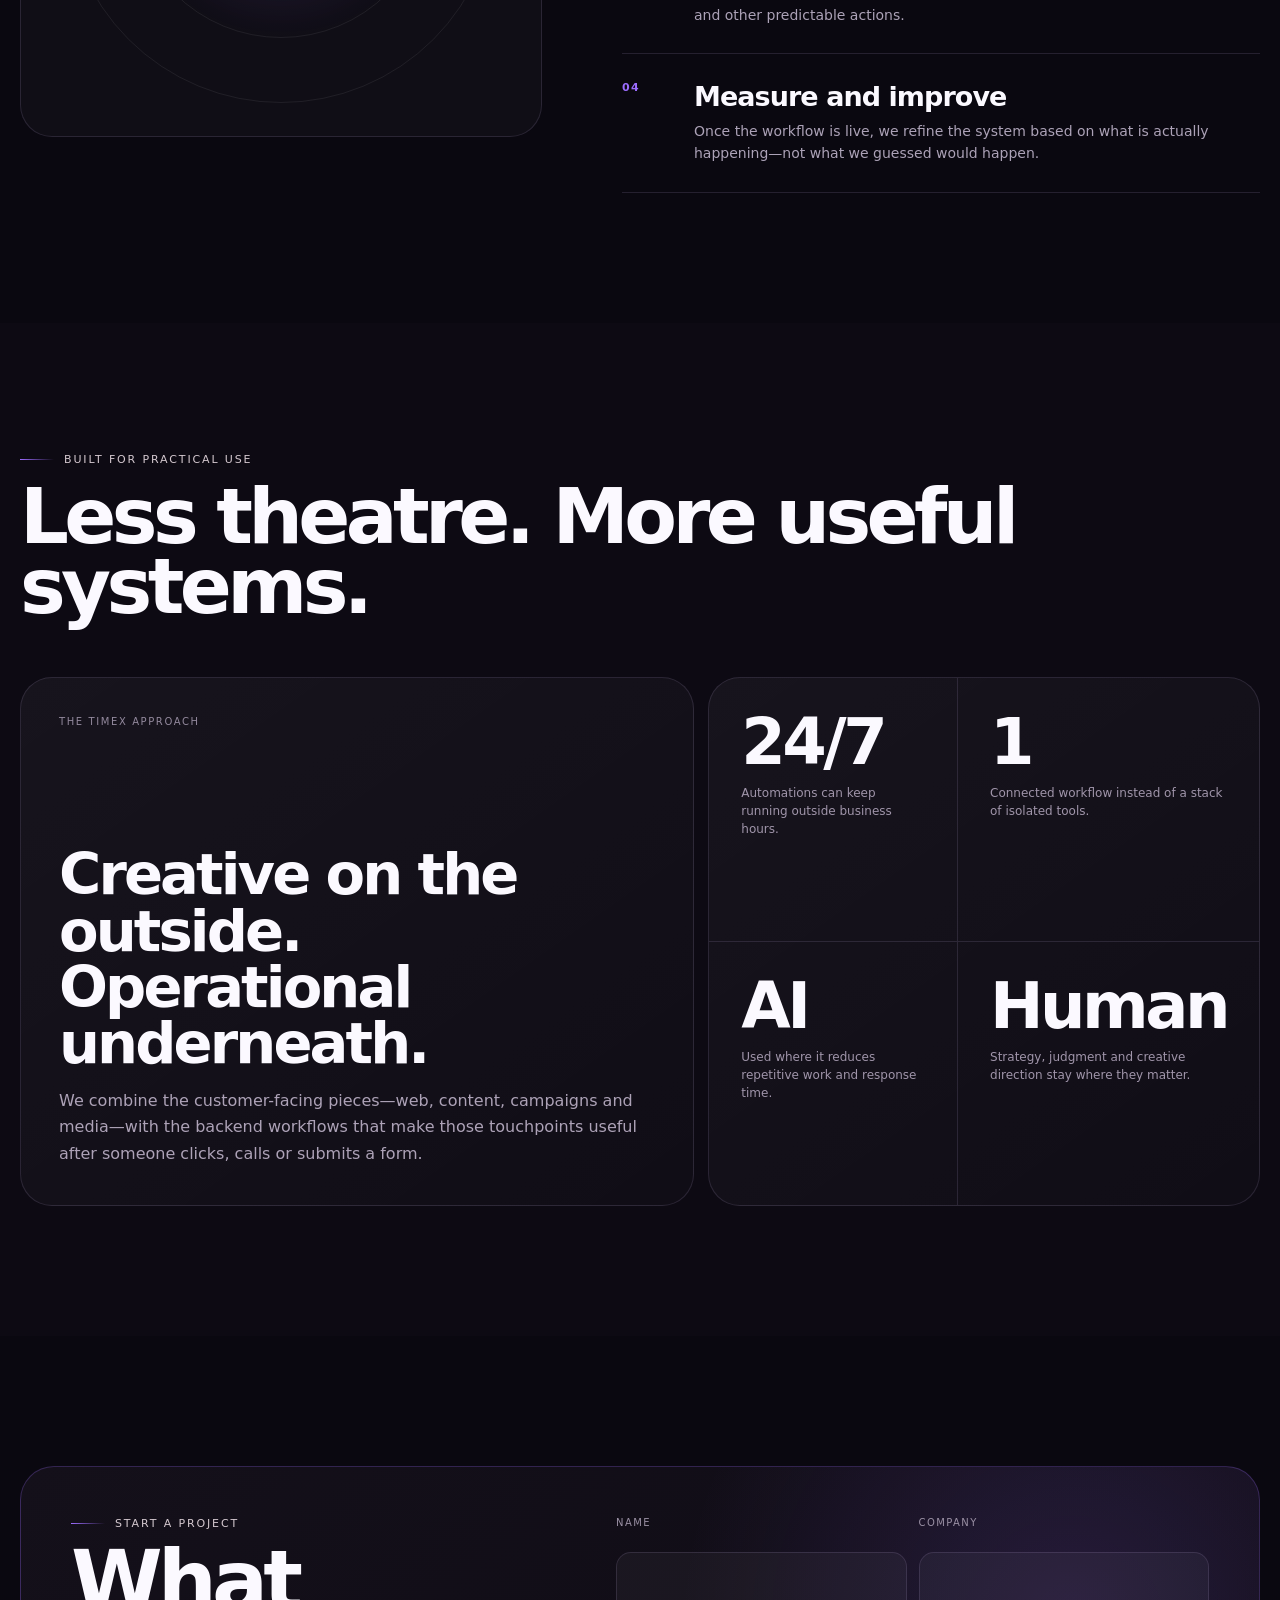
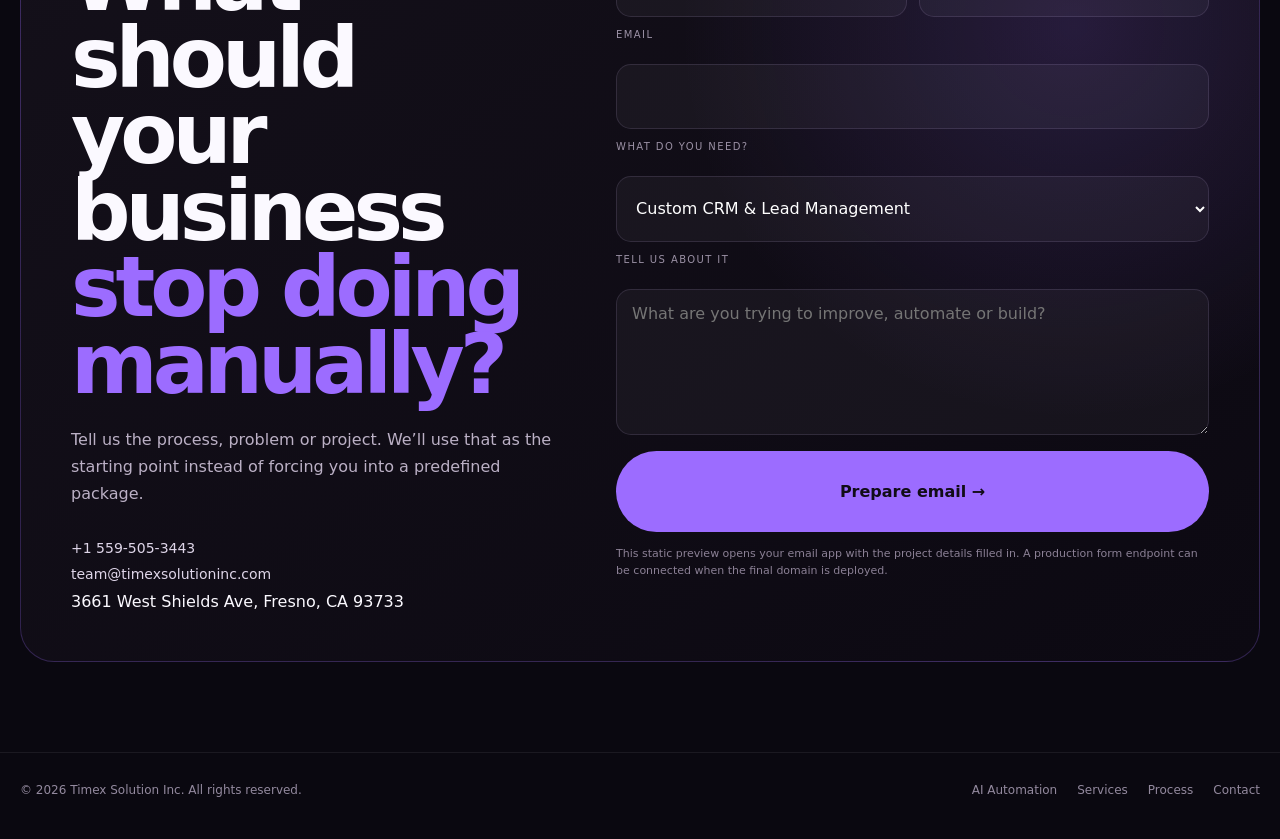
==== commit a43cbfe8: "Add automation and CRM service offerings" ====
--- a/index.html
+++ b/index.html
@@ -78,7 +78,7 @@
 
     .services{padding:130px 0;background:linear-gradient(180deg,#0a0810,#100c18 58%,#0a0810)}
     .services-top{display:flex;align-items:end;justify-content:space-between;gap:60px}.services-top .section-copy{max-width:520px}
-    .service-grid{display:grid;grid-template-columns:repeat(12,1fr);gap:12px;margin-top:58px}.card{position:relative;min-height:280px;padding:28px;border:1px solid var(--line);border-radius:var(--radius);background:linear-gradient(145deg,rgba(255,255,255,.055),rgba(255,255,255,.018));overflow:hidden;transition:.3s ease;cursor:pointer}.card::before{content:"";position:absolute;inset:auto -30% -60% 30%;height:70%;background:radial-gradient(circle,rgba(156,108,255,.16),transparent 62%);opacity:0;transition:.3s}.card:hover{transform:translateY(-6px);border-color:rgba(156,108,255,.35)}.card:hover::before{opacity:1}.card.primary{grid-column:span 7;min-height:380px;background:radial-gradient(circle at 78% 18%,rgba(156,108,255,.18),transparent 36%),linear-gradient(145deg,rgba(156,108,255,.07),rgba(255,255,255,.018));border-color:rgba(156,108,255,.25)}.card.secondary{grid-column:span 5}.card.third{grid-column:span 4}.card-no{font-size:10px;letter-spacing:.16em;color:#93899d}.card-arrow{position:absolute;right:24px;top:22px;width:40px;height:40px;border-radius:50%;display:grid;place-items:center;border:1px solid var(--line);transition:.25s}.card:hover .card-arrow{background:var(--pink);border-color:var(--pink);color:#110c17;transform:rotate(45deg)}.card h3{position:absolute;left:28px;right:28px;bottom:72px;margin:0;font-size:clamp(28px,3.4vw,52px);letter-spacing:-.05em;line-height:.95}.card p{position:absolute;left:28px;right:28px;bottom:25px;margin:0;color:#aea3b8;font-size:14px;line-height:1.45;max-width:440px}
+    .service-grid{display:grid;grid-template-columns:repeat(12,1fr);gap:12px;margin-top:58px}.service-subhead{grid-column:1/-1;display:flex;align-items:end;justify-content:space-between;gap:28px;padding:6px 2px 14px;margin-top:10px;border-bottom:1px solid var(--line)}.service-subhead.secondary-label{margin-top:34px}.service-subhead span{font-size:12px;letter-spacing:.17em;text-transform:uppercase;color:#ddd2e6;font-weight:760}.service-subhead p{margin:0;max-width:560px;text-align:right;color:var(--muted-2);font-size:12px;line-height:1.55}.card{position:relative;min-height:280px;padding:28px;border:1px solid var(--line);border-radius:var(--radius);background:linear-gradient(145deg,rgba(255,255,255,.055),rgba(255,255,255,.018));overflow:hidden;transition:.3s ease;cursor:pointer}.card::before{content:"";position:absolute;inset:auto -30% -60% 30%;height:70%;background:radial-gradient(circle,rgba(156,108,255,.16),transparent 62%);opacity:0;transition:.3s}.card:hover{transform:translateY(-6px);border-color:rgba(156,108,255,.35)}.card:hover::before{opacity:1}.card.primary{grid-column:span 7;min-height:380px;background:radial-gradient(circle at 78% 18%,rgba(156,108,255,.18),transparent 36%),linear-gradient(145deg,rgba(156,108,255,.07),rgba(255,255,255,.018));border-color:rgba(156,108,255,.25)}.card.secondary{grid-column:span 5}.card.third{grid-column:span 4}.card-no{font-size:10px;letter-spacing:.16em;color:#93899d}.card-arrow{position:absolute;right:24px;top:22px;width:40px;height:40px;border-radius:50%;display:grid;place-items:center;border:1px solid var(--line);transition:.25s}.card:hover .card-arrow{background:var(--pink);border-color:var(--pink);color:#110c17;transform:rotate(45deg)}.card h3{position:absolute;left:28px;right:28px;bottom:72px;margin:0;font-size:clamp(28px,3.4vw,52px);letter-spacing:-.05em;line-height:.95}.card p{position:absolute;left:28px;right:28px;bottom:25px;margin:0;color:#aea3b8;font-size:14px;line-height:1.45;max-width:440px}
 
     .systems{padding:130px 0;background:#0a0810;border-top:1px solid rgba(255,255,255,.06)}
     .system-wrap{display:grid;grid-template-columns:.9fr 1.1fr;gap:80px;align-items:start;margin-top:60px}.stack{position:sticky;top:120px;min-height:500px;border:1px solid var(--line);border-radius:32px;background:radial-gradient(circle at 50% 50%,rgba(156,108,255,.12),transparent 42%),#100e16;display:grid;place-items:center;overflow:hidden}.core{width:150px;height:150px;border-radius:50%;display:grid;place-items:center;border:1px solid rgba(156,108,255,.45);box-shadow:0 0 80px rgba(156,108,255,.17),inset 0 0 55px rgba(156,108,255,.08);font-size:11px;letter-spacing:.16em;text-transform:uppercase;color:#eee7fa}.core::before,.core::after{content:"";position:absolute;border:1px solid rgba(255,255,255,.07);border-radius:50%}.core::before{width:300px;height:300px}.core::after{width:430px;height:430px}.system-list{display:grid}.system-row{padding:27px 0;border-top:1px solid var(--line);display:grid;grid-template-columns:54px 1fr;gap:18px}.system-row:last-child{border-bottom:1px solid var(--line)}.system-row b{color:var(--pink);font-size:11px;letter-spacing:.13em}.system-row h4{margin:0;font-size:27px;letter-spacing:-.035em}.system-row p{margin:8px 0 0;color:#aca2b7;line-height:1.6;font-size:14px}
@@ -160,17 +160,36 @@
   <section class="services" id="services">
     <div class="shell">
       <div class="services-top">
-        <div><div class="eyebrow">Capabilities</div><h2 class="section-title">One partner for the systems behind growth.</h2></div>
-        <p class="section-copy">AI automation is the connective layer. Everything else gives that layer something useful to connect, measure and improve.</p>
+        <div><div class="eyebrow">Automation-first capabilities</div><h2 class="section-title">Systems that keep the business moving automatically.</h2></div>
+        <p class="section-copy">From custom CRM and lead routing to AI reception, follow-ups, messaging and internal workflows—we build automation around how your business actually operates.</p>
       </div>
       <div class="service-grid">
-        <a class="card primary service-link" href="#contact" data-service="AI Automation"><span class="card-no">01 / PRIMARY</span><span class="card-arrow">↗</span><h3>AI Automation</h3><p>Lead capture, qualification, CRM workflows, auto-replies, scheduling, chatbots and connected business processes.</p></a>
-        <a class="card secondary service-link" href="#contact" data-service="Web Development"><span class="card-no">02</span><span class="card-arrow">↗</span><h3>Web Development</h3><p>Fast, responsive websites and landing pages designed around conversion and automation.</p></a>
-        <a class="card third service-link" href="#contact" data-service="App Development"><span class="card-no">03</span><span class="card-arrow">↗</span><h3>App Development</h3><p>Useful digital products that fit the workflow instead of forcing the workflow to fit the software.</p></a>
-        <a class="card third service-link" href="#contact" data-service="Digital Marketing"><span class="card-no">04</span><span class="card-arrow">↗</span><h3>Digital Marketing</h3><p>Social, SEO, paid campaigns, content and lead systems connected to measurable business outcomes.</p></a>
-        <a class="card third service-link" href="#contact" data-service="Creative & Video"><span class="card-no">05</span><span class="card-arrow">↗</span><h3>Creative & Video</h3><p>Shoots, reels, AI video, editing, design and motion that keep the brand visually consistent.</p></a>
-        <a class="card third service-link" href="#contact" data-service="Tech / IT Solutions"><span class="card-no">06</span><span class="card-arrow">↗</span><h3>Tech / IT</h3><p>Infrastructure, integrations and practical technical support that keep the digital operation reliable.</p></a>
-        <a class="card third service-link" href="#contact" data-service="Business Operations"><span class="card-no">07</span><span class="card-arrow">↗</span><h3>Business Operations</h3><p>Backend workflows, operational support and process design for work that should run consistently.</p></a>
+        <div class="service-subhead"><span>AI & Automation Systems</span><p>Built around the real way your leads, customers, messages and internal work move.</p></div>
+
+        <a class="card primary service-link" href="#contact" data-service="Custom CRM & Lead Management"><span class="card-no">01 / CORE</span><span class="card-arrow">↗</span><h3>Custom CRM & Lead Management</h3><p>Custom pipelines, lead stages, contact records, follow-up logic, assignments and reporting designed around your exact sales process.</p></a>
+
+        <a class="card secondary service-link" href="#contact" data-service="AI Receptionist & Chatbots"><span class="card-no">02</span><span class="card-arrow">↗</span><h3>AI Receptionist & Chatbots</h3><p>AI-powered website and messaging assistants that answer common questions, capture inquiries, qualify leads and route conversations to the right person.</p></a>
+
+        <a class="card third service-link" href="#contact" data-service="Email, SMS & DM Automation"><span class="card-no">03</span><span class="card-arrow">↗</span><h3>Email, SMS & DM Automation</h3><p>Automated responses, follow-ups and conversation workflows across email, text and social messaging—including Instagram inquiries.</p></a>
+
+        <a class="card third service-link" href="#contact" data-service="Appointment & Follow-Up Automation"><span class="card-no">04</span><span class="card-arrow">↗</span><h3>Appointment & Follow-Up Automation</h3><p>Booking flows, confirmations, reminders, missed-call responses, rescheduling and post-appointment follow-ups that run automatically.</p></a>
+
+        <a class="card third service-link" href="#contact" data-service="Auto-Posting & Content Workflows"><span class="card-no">05</span><span class="card-arrow">↗</span><h3>Auto-Posting & Content Workflows</h3><p>Systems that organize, approve, schedule and publish content automatically across social channels while keeping the team in control.</p></a>
+
+        <a class="card third service-link" href="#contact" data-service="Lead Routing & Sales Pipeline Automation"><span class="card-no">06</span><span class="card-arrow">↗</span><h3>Lead Routing & Sales Pipelines</h3><p>Automatically score, assign and move leads through the right pipeline based on source, intent, status, location or your own business rules.</p></a>
+
+        <a class="card third service-link" href="#contact" data-service="Custom Business Workflows"><span class="card-no">07</span><span class="card-arrow">↗</span><h3>Custom Business Workflows</h3><p>Connect forms, calendars, CRMs, spreadsheets, messaging, internal tools and APIs into workflows built specifically for your operation.</p></a>
+
+        <a class="card third service-link" href="#contact" data-service="Internal Operations Automation"><span class="card-no">08</span><span class="card-arrow">↗</span><h3>Internal Operations Automation</h3><p>Automate repetitive backend work such as task creation, notifications, approvals, document movement, status updates and team handoffs.</p></a>
+
+        <div class="service-subhead secondary-label"><span>Digital & Creative Capabilities</span><p>The customer-facing systems that connect into the automation layer.</p></div>
+
+        <a class="card third service-link" href="#contact" data-service="Web Development"><span class="card-no">09</span><span class="card-arrow">↗</span><h3>Web Development</h3><p>Fast, responsive websites and landing pages designed around conversion, lead capture and automation.</p></a>
+        <a class="card third service-link" href="#contact" data-service="App Development"><span class="card-no">10</span><span class="card-arrow">↗</span><h3>App Development</h3><p>Useful digital products that fit the workflow instead of forcing the workflow to fit the software.</p></a>
+        <a class="card third service-link" href="#contact" data-service="Digital Marketing"><span class="card-no">11</span><span class="card-arrow">↗</span><h3>Digital Marketing</h3><p>Social, SEO, paid campaigns, content and lead systems connected to measurable business outcomes.</p></a>
+        <a class="card third service-link" href="#contact" data-service="Creative & Video"><span class="card-no">12</span><span class="card-arrow">↗</span><h3>Creative & Video</h3><p>Shoots, reels, AI video, editing, design and motion that keep the brand visually consistent.</p></a>
+        <a class="card third service-link" href="#contact" data-service="Tech / IT Solutions"><span class="card-no">13</span><span class="card-arrow">↗</span><h3>Tech / IT</h3><p>Infrastructure, integrations and practical technical support that keep the digital operation reliable.</p></a>
+        <a class="card third service-link" href="#contact" data-service="Business Operations"><span class="card-no">14</span><span class="card-arrow">↗</span><h3>Business Operations</h3><p>Backend workflows, operational support and process design for work that should run consistently.</p></a>
       </div>
     </div>
   </section>
@@ -220,7 +239,7 @@
           <div class="field"><label for="name">Name</label><input id="name" name="name" autocomplete="name" required /></div>
           <div class="field"><label for="company">Company</label><input id="company" name="company" autocomplete="organization" /></div>
           <div class="field full"><label for="email">Email</label><input id="email" name="email" type="email" autocomplete="email" required /></div>
-          <div class="field full"><label for="service">What do you need?</label><select id="service" name="service"><option>AI Automation</option><option>Web Development</option><option>App Development</option><option>Digital Marketing</option><option>Creative & Video</option><option>Tech / IT Solutions</option><option>Business Operations</option><option>Something else</option></select></div>
+          <div class="field full"><label for="service">What do you need?</label><select id="service" name="service"><option>Custom CRM & Lead Management</option><option>AI Receptionist & Chatbots</option><option>Email, SMS & DM Automation</option><option>Appointment & Follow-Up Automation</option><option>Auto-Posting & Content Workflows</option><option>Lead Routing & Sales Pipeline Automation</option><option>Custom Business Workflows</option><option>Internal Operations Automation</option><option>Web Development</option><option>App Development</option><option>Digital Marketing</option><option>Creative & Video</option><option>Tech / IT Solutions</option><option>Business Operations</option><option>Something else</option></select></div>
           <div class="field full"><label for="message">Tell us about it</label><textarea id="message" name="message" placeholder="What are you trying to improve, automate or build?" required></textarea></div>
           <button class="submit" type="submit">Prepare email →</button>
           <p class="form-note">This static preview opens your email app with the project details filled in. A production form endpoint can be connected when the final domain is deployed.</p>
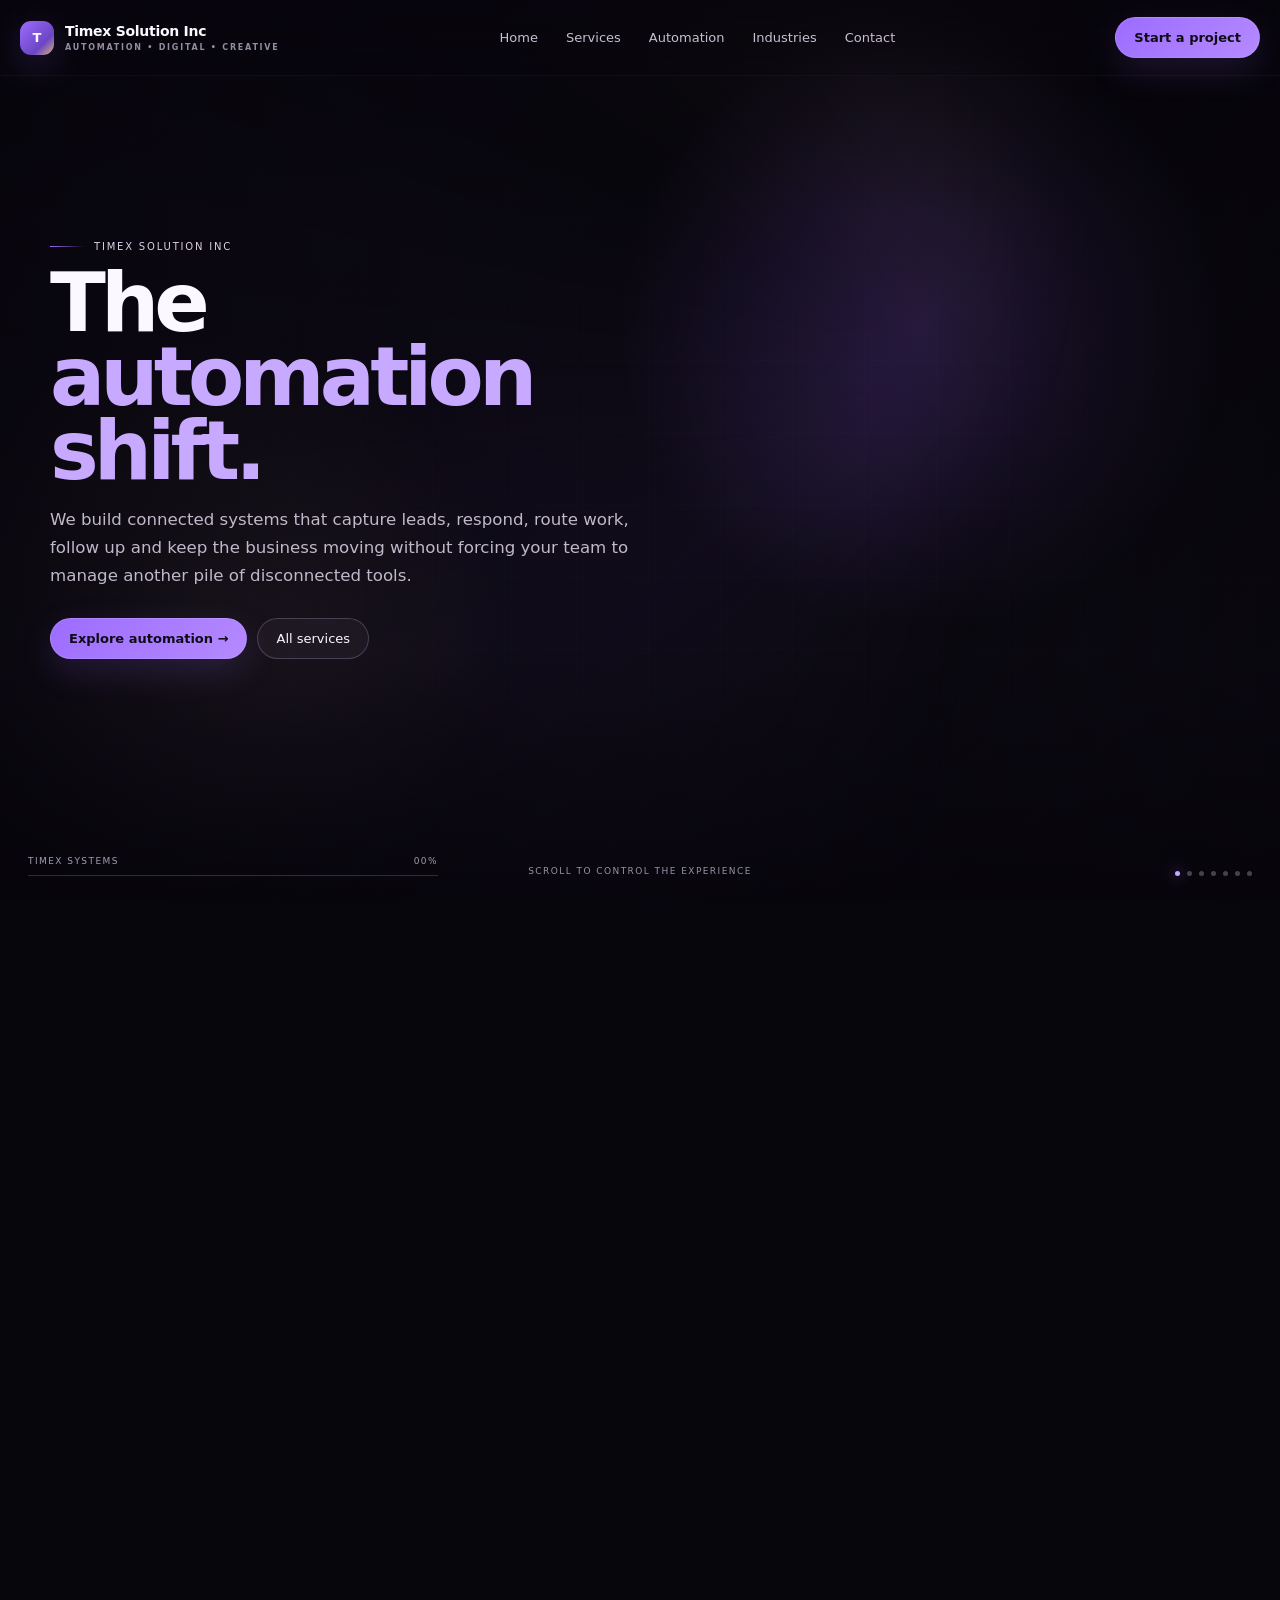
==== commit 1e895d55: "Redesign homepage as full-screen scroll animation experience" ====
--- a/index.html
+++ b/index.html
@@ -1,485 +1,168 @@
 <!doctype html>
 <html lang="en">
 <head>
-  <meta charset="utf-8" />
-  <meta name="viewport" content="width=device-width, initial-scale=1, viewport-fit=cover" />
-  <meta name="theme-color" content="#0a0810" />
-  <title>Timex Solution Inc — AI Automation, Web, Marketing & Digital Systems</title>
-  <meta name="description" content="Timex Solution Inc builds AI automation, websites, apps, marketing systems, creative media and operational workflows that work together." />
-  <meta property="og:title" content="Timex Solution Inc" />
-  <meta property="og:description" content="AI automation and digital systems built to move your business forward." />
-  <meta property="og:type" content="website" />
-  <style>
-    :root {
-      --bg:#0a0810;
-      --bg-soft:#100d18;
-      --surface:#14111c;
-      --surface-2:#1b1724;
-      --text:#fbf9ff;
-      --muted:#b9b0c4;
-      --muted-2:#81788d;
-      --line:rgba(198,177,235,.14);
-      --pink:#9c6cff;
-      --pink-2:#c39bff;
-      --pink-soft:rgba(156,108,255,.14);
-      --gold:#d4b879;--gold-soft:rgba(212,184,121,.13);--max:1320px;
-      --radius:26px;
-    }
-    *{box-sizing:border-box}
-    html{scroll-behavior:smooth;background:var(--bg)}
-    body{margin:0;background:var(--bg);color:var(--text);font-family:Inter,ui-sans-serif,system-ui,-apple-system,BlinkMacSystemFont,"Segoe UI",sans-serif;overflow-x:hidden}
-    a{color:inherit;text-decoration:none}
-    button,input,textarea,select{font:inherit}
-    button{color:inherit}
-    ::selection{background:var(--pink);color:#110c17}
-    .shell{width:min(var(--max),calc(100% - 40px));margin-inline:auto}
-    .eyebrow{display:flex;align-items:center;gap:10px;font-size:11px;letter-spacing:.17em;text-transform:uppercase;color:#d4c8cf}
-    .eyebrow::before{content:"";width:34px;height:1px;background:linear-gradient(90deg,var(--pink),transparent)}
-    .section-title{margin:16px 0 0;font-size:clamp(44px,6vw,92px);line-height:.92;letter-spacing:-.06em;font-weight:630;max-width:1040px}
-    .section-copy{margin:24px 0 0;max-width:680px;color:var(--muted);font-size:clamp(15px,1.4vw,18px);line-height:1.72}
-
-    .nav{position:fixed;z-index:1000;top:0;left:0;right:0;height:78px;border-bottom:1px solid rgba(255,255,255,.07);background:linear-gradient(to bottom,rgba(7,7,7,.9),rgba(7,7,7,.48));backdrop-filter:blur(18px)}
-    .nav-inner{height:100%;display:flex;align-items:center;justify-content:space-between;gap:24px}
-    .brand{display:flex;align-items:center;gap:12px;min-width:max-content}
-    .brand-mark{width:34px;height:34px;border-radius:11px;display:grid;place-items:center;font-weight:900;background:linear-gradient(135deg,var(--pink),#6f49c8 68%,var(--gold));box-shadow:0 10px 36px rgba(156,108,255,.22)}
-    .brand-copy strong{display:block;font-size:15px;line-height:1;letter-spacing:-.02em}.brand-copy small{display:block;margin-top:5px;font-size:8px;letter-spacing:.23em;color:#968ca1;font-weight:750}
-    .nav-links{display:flex;align-items:center;gap:28px;color:#c8bfd2;font-size:13px}.nav-links a{transition:.22s}.nav-links a:hover{color:#fff}
-    .nav-cta,.pill{display:inline-flex;align-items:center;justify-content:center;gap:9px;border-radius:999px;border:1px solid var(--line);padding:12px 18px;font-size:13px;transition:.25s ease;cursor:pointer}
-    .nav-cta{background:linear-gradient(135deg,var(--pink),#b58aff);border-color:rgba(195,155,255,.7);color:#110c17;font-weight:850;box-shadow:0 10px 34px rgba(156,108,255,.18)}.nav-cta:hover{background:linear-gradient(135deg,var(--pink-2),#d4b879);transform:translateY(-2px)}
-    .menu-btn{display:none;width:42px;height:42px;border:1px solid var(--line);border-radius:50%;background:rgba(255,255,255,.04);align-items:center;justify-content:center;cursor:pointer}.menu-btn span,.menu-btn::before,.menu-btn::after{content:"";display:block;width:16px;height:1px;background:#fff;transition:.25s}.menu-btn span{margin:4px 0}
-    .mobile-menu{position:fixed;z-index:999;top:78px;left:0;right:0;background:#0b0912;border-bottom:1px solid var(--line);padding:22px 20px 26px;display:none}.mobile-menu.open{display:grid;gap:6px}.mobile-menu a{padding:13px 8px;color:#d9d1e4;border-bottom:1px solid rgba(255,255,255,.06)}
-
-    .hero{min-height:100svh;position:relative;display:flex;align-items:center;overflow:hidden;padding:132px 0 80px;background:
-      radial-gradient(circle at 78% 38%,rgba(156,108,255,.16),transparent 28%),
-      radial-gradient(circle at 12% 18%,rgba(126,82,205,.10),transparent 24%),
-      #0a0810}
-    .hero::before{content:"";position:absolute;inset:0;background-image:linear-gradient(rgba(255,255,255,.035) 1px,transparent 1px),linear-gradient(90deg,rgba(255,255,255,.035) 1px,transparent 1px);background-size:76px 76px;mask-image:linear-gradient(to bottom,rgba(0,0,0,.86),transparent 86%)}
-    .hero-orb{position:absolute;right:-7vw;top:8%;width:min(54vw,760px);aspect-ratio:1;border-radius:50%;border:1px solid rgba(255,255,255,.08);box-shadow:inset 0 0 120px rgba(156,108,255,.12),0 0 120px rgba(156,108,255,.08);animation:orbFloat 7s ease-in-out infinite alternate;pointer-events:none}
-    .hero-orb::before,.hero-orb::after{content:"";position:absolute;border-radius:50%;border:1px solid rgba(156,108,255,.24);inset:11%}.hero-orb::after{inset:28%;border-color:rgba(212,184,121,.18)}
-    @keyframes orbFloat{to{transform:translateY(18px) rotate(8deg)}}
-    .hero-grid{position:relative;z-index:2;display:grid;grid-template-columns:minmax(0,1.2fr) minmax(300px,.8fr);gap:60px;align-items:end}
-    .hero h1{margin:20px 0 0;max-width:900px;font-size:clamp(64px,8vw,132px);line-height:.84;letter-spacing:-.075em;font-weight:630}.hero h1 span{color:var(--pink)}
-    .hero-side{padding-bottom:14px}.hero-side p{margin:0;color:var(--muted);font-size:clamp(15px,1.35vw,19px);line-height:1.72;max-width:520px}
-    .hero-actions{display:flex;gap:10px;flex-wrap:wrap;margin-top:28px}.pill.primary{background:var(--pink);border-color:var(--pink);color:#110c17;font-weight:800}.pill.primary:hover{background:linear-gradient(135deg,var(--pink-2),#d4b879);transform:translateY(-2px)}.pill.ghost{background:rgba(255,255,255,.04)}.pill.ghost:hover{background:rgba(255,255,255,.08);transform:translateY(-2px)}
-    .hero-meta{margin-top:52px;display:flex;gap:26px;flex-wrap:wrap;color:#93899e;font-size:10px;letter-spacing:.15em;text-transform:uppercase}.hero-meta b{color:#dfd7e8;font-weight:600}
-    .scroll-cue{position:absolute;z-index:4;left:50%;bottom:24px;transform:translateX(-50%);display:flex;align-items:center;gap:10px;color:#91879b;font-size:9px;letter-spacing:.15em;text-transform:uppercase}.scroll-cue i{display:block;width:46px;height:1px;background:rgba(255,255,255,.18);overflow:hidden;position:relative}.scroll-cue i::after{content:"";position:absolute;inset:0;background:var(--pink);animation:scan 2s ease-in-out infinite}@keyframes scan{from{transform:translateX(-100%)}to{transform:translateX(100%)}}
-
-    .journey{height:620vh;position:relative;background:#08060d}
-    .journey-sticky{position:sticky;top:0;height:100svh;height:100dvh;overflow:hidden;background:#08060d;isolation:isolate}
-    .journey-media{position:absolute;inset:0;z-index:1;background:#08060d}
-    .journey-media canvas{position:absolute;inset:0;width:100%;height:100%;object-fit:cover;object-position:center;opacity:0;transition:opacity .35s ease;background:#08060d}
-    .journey-media canvas.ready{opacity:1}
-    .journey-shade{position:absolute;inset:0;z-index:2;pointer-events:none;background:linear-gradient(90deg,rgba(2,2,2,.62),rgba(2,2,2,.07) 42%,rgba(2,2,2,.18) 72%,rgba(2,2,2,.52)),linear-gradient(to bottom,rgba(0,0,0,.42),transparent 24%,transparent 74%,rgba(0,0,0,.7))}
-    .journey-head{position:absolute;z-index:5;top:102px;left:clamp(20px,4vw,68px);right:clamp(20px,4vw,68px);display:flex;align-items:center;justify-content:space-between;pointer-events:none}.journey-head .label{display:flex;align-items:center;gap:9px;font-size:10px;text-transform:uppercase;letter-spacing:.17em;color:#cbc1d5}.journey-head .label i{width:7px;height:7px;border-radius:50%;background:var(--pink);box-shadow:0 0 20px var(--pink)}.journey-percent{font-size:10px;letter-spacing:.15em;color:#9f95aa;font-variant-numeric:tabular-nums}
-    .journey-copy{position:absolute;z-index:5;inset:0;pointer-events:none}.story{position:absolute;top:50%;left:clamp(20px,6vw,96px);width:min(540px,44vw);opacity:0;transform:translateY(-42%) translateY(30px);transition:opacity .28s linear,transform .4s cubic-bezier(.2,.75,.25,1)}.story.active{opacity:1;transform:translateY(-42%) translateY(0)}.story.right{left:auto;right:clamp(20px,6vw,96px);text-align:right}.story.right .micro{justify-content:flex-end}.story.right p{margin-left:auto}.story.center{left:50%;top:auto;bottom:10%;width:min(900px,90vw);text-align:center;transform:translateX(-50%) translateY(24px)}.story.center.active{transform:translateX(-50%) translateY(0)}.story.center .micro{justify-content:center}.story.center p{margin-inline:auto}
-    .micro{display:flex;align-items:center;gap:9px;color:#ddd2e6;font-size:10px;letter-spacing:.16em;text-transform:uppercase;margin-bottom:14px}.micro i{width:28px;height:1px;background:var(--pink)}.story h2{margin:0 0 16px;font-size:clamp(42px,6vw,88px);line-height:.9;letter-spacing:-.055em;font-weight:610}.story h2 span{color:var(--pink)}.story p{margin:0;max-width:500px;color:#bdb2c8;font-size:clamp(14px,1.18vw,18px);line-height:1.66}
-    .journey-progress{position:absolute;z-index:5;left:clamp(20px,4vw,68px);right:clamp(20px,4vw,68px);bottom:25px;height:1px;background:rgba(255,255,255,.14)}.journey-progress b{display:block;height:100%;width:0;background:linear-gradient(90deg,var(--pink),var(--pink-2));box-shadow:0 0 16px rgba(156,108,255,.8)}
-    .journey-fallback{position:absolute;z-index:4;left:50%;bottom:44px;transform:translateX(-50%);padding:10px 14px;border-radius:999px;background:rgba(8,8,8,.68);border:1px solid var(--line);color:#cbc2d4;font-size:11px;display:none}.journey-fallback.show{display:block}
-
-    .services{padding:130px 0;background:linear-gradient(180deg,#0a0810,#100c18 58%,#0a0810)}
-    .services-top{display:flex;align-items:end;justify-content:space-between;gap:60px}.services-top .section-copy{max-width:520px}
-    .service-grid{display:grid;grid-template-columns:repeat(12,1fr);gap:12px;margin-top:58px}.service-subhead{grid-column:1/-1;display:flex;align-items:end;justify-content:space-between;gap:28px;padding:6px 2px 14px;margin-top:10px;border-bottom:1px solid var(--line)}.service-subhead.secondary-label{margin-top:34px}.service-subhead span{font-size:12px;letter-spacing:.17em;text-transform:uppercase;color:#ddd2e6;font-weight:760}.service-subhead p{margin:0;max-width:560px;text-align:right;color:var(--muted-2);font-size:12px;line-height:1.55}.card{position:relative;min-height:280px;padding:28px;border:1px solid var(--line);border-radius:var(--radius);background:linear-gradient(145deg,rgba(255,255,255,.055),rgba(255,255,255,.018));overflow:hidden;transition:.3s ease;cursor:pointer}.card::before{content:"";position:absolute;inset:auto -30% -60% 30%;height:70%;background:radial-gradient(circle,rgba(156,108,255,.16),transparent 62%);opacity:0;transition:.3s}.card:hover{transform:translateY(-6px);border-color:rgba(156,108,255,.35)}.card:hover::before{opacity:1}.card.primary{grid-column:span 7;min-height:380px;background:radial-gradient(circle at 78% 18%,rgba(156,108,255,.18),transparent 36%),linear-gradient(145deg,rgba(156,108,255,.07),rgba(255,255,255,.018));border-color:rgba(156,108,255,.25)}.card.secondary{grid-column:span 5}.card.third{grid-column:span 4}.card-no{font-size:10px;letter-spacing:.16em;color:#93899d}.card-arrow{position:absolute;right:24px;top:22px;width:40px;height:40px;border-radius:50%;display:grid;place-items:center;border:1px solid var(--line);transition:.25s}.card:hover .card-arrow{background:var(--pink);border-color:var(--pink);color:#110c17;transform:rotate(45deg)}.card h3{position:absolute;left:28px;right:28px;bottom:72px;margin:0;font-size:clamp(28px,3.4vw,52px);letter-spacing:-.05em;line-height:.95}.card p{position:absolute;left:28px;right:28px;bottom:25px;margin:0;color:#aea3b8;font-size:14px;line-height:1.45;max-width:440px}
-
-    .systems{padding:130px 0;background:#0a0810;border-top:1px solid rgba(255,255,255,.06)}
-    .system-wrap{display:grid;grid-template-columns:.9fr 1.1fr;gap:80px;align-items:start;margin-top:60px}.stack{position:sticky;top:120px;min-height:500px;border:1px solid var(--line);border-radius:32px;background:radial-gradient(circle at 50% 50%,rgba(156,108,255,.12),transparent 42%),#100e16;display:grid;place-items:center;overflow:hidden}.core{width:150px;height:150px;border-radius:50%;display:grid;place-items:center;border:1px solid rgba(156,108,255,.45);box-shadow:0 0 80px rgba(156,108,255,.17),inset 0 0 55px rgba(156,108,255,.08);font-size:11px;letter-spacing:.16em;text-transform:uppercase;color:#eee7fa}.core::before,.core::after{content:"";position:absolute;border:1px solid rgba(255,255,255,.07);border-radius:50%}.core::before{width:300px;height:300px}.core::after{width:430px;height:430px}.system-list{display:grid}.system-row{padding:27px 0;border-top:1px solid var(--line);display:grid;grid-template-columns:54px 1fr;gap:18px}.system-row:last-child{border-bottom:1px solid var(--line)}.system-row b{color:var(--pink);font-size:11px;letter-spacing:.13em}.system-row h4{margin:0;font-size:27px;letter-spacing:-.035em}.system-row p{margin:8px 0 0;color:#aca2b7;line-height:1.6;font-size:14px}
-
-    .proof{padding:130px 0;background:#0d0a13}.proof-grid{display:grid;grid-template-columns:1.1fr .9fr;gap:14px;margin-top:54px}.proof-main,.proof-side{border:1px solid var(--line);border-radius:32px;background:linear-gradient(145deg,rgba(255,255,255,.045),rgba(255,255,255,.015))}.proof-main{padding:38px;min-height:380px}.proof-side{display:grid;grid-template-columns:1fr 1fr;overflow:hidden}.metric{padding:32px;border-bottom:1px solid var(--line);border-right:1px solid var(--line)}.metric:nth-child(even){border-right:0}.metric:nth-last-child(-n+2){border-bottom:0}.metric strong{display:block;font-size:clamp(38px,5vw,70px);line-height:1;letter-spacing:-.055em}.metric span{display:block;margin-top:10px;color:#a095aa;font-size:12px;line-height:1.5}.proof-main h3{margin:120px 0 15px;font-size:clamp(38px,4.5vw,66px);line-height:.98;letter-spacing:-.05em}.proof-main p{margin:0;max-width:600px;color:#ada2b7;line-height:1.65}
-
-    .contact{padding:130px 0 90px;background:#0a0810}.contact-box{border:1px solid rgba(156,108,255,.25);border-radius:34px;padding:50px;background:radial-gradient(circle at 85% 20%,rgba(156,108,255,.16),transparent 32%),linear-gradient(145deg,#14101a,#0c0912);display:grid;grid-template-columns:.9fr 1.1fr;gap:60px}.contact h2{margin:14px 0 0;font-size:clamp(48px,6.5vw,92px);line-height:.92;letter-spacing:-.06em}.contact h2 span{color:var(--pink)}.contact-note{margin:24px 0 0;color:#bbb0c5;line-height:1.68;max-width:520px}.contact-links{display:grid;gap:10px;margin-top:32px}.contact-links a{color:#ded5e8;font-size:14px}.contact-links a:hover{color:var(--pink)}
-    .form{display:grid;grid-template-columns:1fr 1fr;gap:12px}.field{display:grid;gap:8px}.field.full{grid-column:1/-1}.field label{font-size:10px;letter-spacing:.14em;text-transform:uppercase;color:#9b91a5}.field input,.field textarea,.field select{width:100%;border:1px solid var(--line);background:rgba(255,255,255,.04);color:#fff;border-radius:15px;padding:14px 15px;outline:none;transition:.2s}.field textarea{min-height:130px;resize:vertical}.field input:focus,.field textarea:focus,.field select:focus{border-color:rgba(156,108,255,.55);box-shadow:0 0 0 3px rgba(156,108,255,.08)}.field select option{background:#111;color:#fff}.submit{grid-column:1/-1;margin-top:4px;border:0;border-radius:999px;background:var(--pink);color:#110c17;font-weight:850;padding:15px 20px;cursor:pointer;transition:.25s}.submit:hover{background:var(--pink-2);transform:translateY(-2px)}.form-note{grid-column:1/-1;color:#8b8095;font-size:11px;line-height:1.5;margin:2px 0 0}
-
-    footer{padding:30px 0 42px;border-top:1px solid rgba(255,255,255,.07);background:#0a0810;color:#93899e;font-size:12px}.footer-inner{display:flex;justify-content:space-between;gap:24px;align-items:center}.footer-links{display:flex;gap:20px}.footer-links a:hover{color:#fff}
-
-    @media(max-width:980px){
-      .nav-links,.nav>.shell>.nav-cta{display:none}.menu-btn{display:flex;flex-direction:column}
-      .hero-grid{grid-template-columns:1fr;gap:34px}.hero h1{max-width:820px}.hero-side{max-width:640px}.hero-orb{width:74vw;right:-28vw;top:16%}
-      .services-top{display:block}.services-top .section-copy{max-width:660px}.card.primary,.card.secondary,.card.third{grid-column:span 6}.card.primary{min-height:320px}
-      .system-wrap,.proof-grid,.contact-box{grid-template-columns:1fr}.stack{position:relative;top:auto;min-height:420px}.proof-main h3{margin-top:90px}.contact-box{gap:38px}
-      .journey-media canvas{object-position:center}
-    }
-    @media(max-width:680px){
-      .shell{width:min(100% - 28px,var(--max))}.nav{height:70px}.mobile-menu{top:70px}
-      .hero{padding:110px 0 70px;min-height:100svh}.hero h1{font-size:clamp(54px,16.5vw,82px)}.hero-meta{gap:16px;line-height:1.6}.scroll-cue{display:none}
-      .journey{height:560vh}.journey-head{top:88px;left:16px;right:16px}.journey-media{background-size:contain;background-repeat:no-repeat;background-position:center;background-color:#08060d}.journey-media canvas{object-fit:contain;background:#08060d}.journey-shade{background:linear-gradient(to bottom,rgba(0,0,0,.42),rgba(0,0,0,.04) 24%,rgba(0,0,0,.06) 68%,rgba(0,0,0,.78))}.story,.story.right{left:16px;right:16px;top:auto;bottom:11%;width:auto;text-align:left;transform:translateY(24px)}.story.active,.story.right.active{transform:translateY(0)}.story.right .micro{justify-content:flex-start}.story.right p{margin-left:0}.story.center{left:16px;right:16px;width:auto;bottom:10%;transform:translateY(24px)}.story.center.active{transform:translateY(0)}.story.center,.story.center p{text-align:left}.story.center .micro{justify-content:flex-start}.story h2{font-size:clamp(38px,12vw,64px);max-width:520px}.story p{font-size:14px;max-width:500px}.journey-progress{left:16px;right:16px;bottom:16px}
-      .services,.systems,.proof,.contact{padding:92px 0}.service-grid{grid-template-columns:1fr;margin-top:38px}.card.primary,.card.secondary,.card.third{grid-column:auto;min-height:250px}.card h3{bottom:68px;font-size:34px}.card p{font-size:13px}.system-wrap{gap:38px}.stack{min-height:350px}.core::after{width:330px;height:330px}.contact-box{padding:24px;border-radius:26px}.form{grid-template-columns:1fr}.field.full,.submit,.form-note{grid-column:auto}.footer-inner{display:grid;gap:14px}.footer-links{flex-wrap:wrap}
-    }
-    @media(prefers-reduced-motion:reduce){html{scroll-behavior:auto}.hero-orb,.scroll-cue i::after{animation:none}.card,.pill,.nav-cta{transition:none}.journey{height:150vh}.story{display:none}.story[data-stage="final"]{display:block;opacity:1;transform:none}}
-  </style>
+  <meta charset="utf-8">
+  <meta name="viewport" content="width=device-width,initial-scale=1,viewport-fit=cover">
+  <meta name="theme-color" content="#08060d">
+  <title>Timex Solution Inc — AI Automation & Digital Systems</title>
+  <meta name="description" content="Timex Solution Inc builds custom CRM, AI automation, websites, apps, marketing systems and connected business workflows.">
+  <link rel="stylesheet" href="/assets/site.css">
 </head>
-<body id="top">
-  <nav class="nav">
+<body class="home">
+  <nav class="site-nav">
     <div class="shell nav-inner">
-      <a class="brand" href="#top" aria-label="Timex Solution Inc home">
+      <a class="brand" href="/" aria-label="Timex Solution Inc home">
         <span class="brand-mark">T</span>
-        <span class="brand-copy"><strong>TIMEX</strong><small>SOLUTION INC</small></span>
+        <span class="brand-copy"><strong>Timex Solution Inc</strong><small>AUTOMATION • DIGITAL • CREATIVE</small></span>
       </a>
-      <div class="nav-links" aria-label="Primary navigation">
-        <a href="#journey">AI Automation</a><a href="#services">Services</a><a href="#systems">Process</a><a href="#contact">Contact</a>
+      <div class="nav-links">
+        <a data-nav href="/">Home</a>
+        <a data-nav href="/services">Services</a>
+        <a data-nav href="/automation">Automation</a>
+        <a data-nav href="/industries">Industries</a>
+        <a data-nav href="/contact">Contact</a>
       </div>
-      <a class="nav-cta" href="#contact">Start a project</a>
-      <button class="menu-btn" id="menuBtn" aria-label="Open menu" aria-expanded="false"><span></span></button>
+      <a class="nav-cta" href="/contact">Start a project</a>
+      <button class="menu-btn" aria-label="Open menu" aria-expanded="false"><span></span></button>
     </div>
   </nav>
-  <div class="mobile-menu" id="mobileMenu"><a href="#journey">AI Automation</a><a href="#services">Services</a><a href="#systems">Process</a><a href="#contact">Contact</a></div>
+  <div class="mobile-menu">
+    <a href="/">Home</a><a href="/services">Services</a><a href="/automation">Automation</a><a href="/industries">Industries</a><a href="/contact">Contact</a>
+  </div>
 
-  <header class="hero">
-    <div class="hero-orb"></div>
-    <div class="shell hero-grid">
-      <div>
-        <div class="eyebrow">AI-first digital systems</div>
-        <h1>Make the business <span>move itself.</span></h1>
+  <main class="experience" aria-label="Interactive Timex automation experience">
+    <div class="experience-sticky">
+      <div class="scene-stage">
+        <div class="scene-glow"></div>
+        <div class="scene-lines"></div>
+        <canvas id="robotCanvas" class="robot-canvas" aria-label="Scroll-controlled Timex AI automation animation"></canvas>
+        <div class="scene-shade"></div>
       </div>
-      <div class="hero-side">
-        <p>Timex Solution Inc connects AI automation, websites, apps, marketing, creative production and operations into one system built around how your business actually works.</p>
-        <div class="hero-actions"><a class="pill primary" href="#journey">See AI in motion →</a><a class="pill ghost" href="#services">Explore capabilities ↗</a></div>
-        <div class="hero-meta"><span><b>AI Automation</b> first</span><span>Fresno, CA + remote</span><span>Build • connect • automate</span></div>
+
+      <div class="scene-copy">
+        <section class="chapter active" data-start="0" data-end=".14">
+          <div class="chapter-inner">
+            <div class="chapter-box">
+              <div class="eyebrow">Timex Solution Inc</div>
+              <h1>The <span class="accent">automation shift.</span></h1>
+              <p>We build connected systems that capture leads, respond, route work, follow up and keep the business moving without forcing your team to manage another pile of disconnected tools.</p>
+              <div class="chapter-actions"><a class="btn primary" href="/automation">Explore automation →</a><a class="btn ghost" href="/services">All services</a></div>
+            </div>
+          </div>
+        </section>
+
+        <section class="chapter right" data-start=".14" data-end=".28">
+          <div class="chapter-inner">
+            <div class="chapter-box">
+              <div class="eyebrow">01 — CRM & Sales</div>
+              <h2>Leads should move <span class="accent">themselves.</span></h2>
+              <p>Custom CRM, intelligent lead routing and sales pipelines built around your actual process—not a generic template.</p>
+              <div class="floating-cards">
+                <a class="float-card" href="/automation"><b>Custom CRM</b><span>Stages, records, assignments and reporting.</span></a>
+                <a class="float-card" href="/automation"><b>Lead Routing</b><span>Score, assign and move leads automatically.</span></a>
+                <a class="float-card" href="/automation"><b>Sales Pipelines</b><span>Trigger the next action without manual chasing.</span></a>
+                <a class="float-card" href="/automation"><b>Follow-Ups</b><span>Keep opportunities moving after the first contact.</span></a>
+              </div>
+            </div>
+          </div>
+        </section>
+
+        <section class="chapter" data-start=".28" data-end=".42">
+          <div class="chapter-inner">
+            <div class="chapter-box">
+              <div class="eyebrow">02 — Communication</div>
+              <h2>Respond before the lead <span class="accent">goes cold.</span></h2>
+              <p>AI reception, website chat, Instagram inquiries, email, SMS and DM workflows can answer, qualify and route conversations around the clock.</p>
+              <div class="chip-row">
+                <a class="chip" href="/automation">AI Receptionist</a>
+                <a class="chip" href="/automation">Chatbots</a>
+                <a class="chip" href="/automation">Email Automation</a>
+                <a class="chip" href="/automation">SMS Automation</a>
+                <a class="chip" href="/automation">Instagram / DM Automation</a>
+              </div>
+            </div>
+          </div>
+        </section>
+
+        <section class="chapter right" data-start=".42" data-end=".56">
+          <div class="chapter-inner">
+            <div class="chapter-box">
+              <div class="eyebrow">03 — Appointments & Operations</div>
+              <h2>Remove the <span class="accent">repeatable work.</span></h2>
+              <p>Appointments, reminders, missed-call responses, approvals, status updates, document movement and team handoffs can run as one connected workflow.</p>
+              <div class="floating-cards">
+                <a class="float-card" href="/automation"><b>Appointment Automation</b><span>Booking, confirmations, reminders and rescheduling.</span></a>
+                <a class="float-card" href="/automation"><b>Internal Workflows</b><span>Tasks, approvals, notifications and handoffs.</span></a>
+                <a class="float-card" href="/business-operations"><b>Business Operations</b><span>Backend processes built to run consistently.</span></a>
+                <a class="float-card" href="/tech-it"><b>Integrations</b><span>Connect the tools your operation already uses.</span></a>
+              </div>
+            </div>
+          </div>
+        </section>
+
+        <section class="chapter" data-start=".56" data-end=".70">
+          <div class="chapter-inner">
+            <div class="chapter-box">
+              <div class="eyebrow">04 — Content & Growth</div>
+              <h2>Creative on the outside. <span class="accent">Systems underneath.</span></h2>
+              <p>Websites, apps, content, campaigns and auto-posting workflows connect into the same system so marketing does more than create activity.</p>
+              <div class="chip-row">
+                <a class="chip" href="/web-development">Web Development</a>
+                <a class="chip" href="/app-development">App Development</a>
+                <a class="chip" href="/digital-marketing">Digital Marketing</a>
+                <a class="chip" href="/creative-video">Creative & Video</a>
+                <a class="chip" href="/automation">Auto-Posting Workflows</a>
+              </div>
+            </div>
+          </div>
+        </section>
+
+        <section class="chapter right" data-start=".70" data-end=".84">
+          <div class="chapter-inner">
+            <div class="chapter-box">
+              <div class="eyebrow">05 — Industry Systems</div>
+              <h2>Automation built around the <span class="accent">business.</span></h2>
+              <p>The workflow changes by industry. We design the system around how your customers, team and operations actually work.</p>
+              <div class="floating-cards">
+                <a class="float-card" href="/industries"><b>Healthcare</b><span>Appointments, intake, reminders and inquiry routing.</span></a>
+                <a class="float-card" href="/industries"><b>Trucking & Logistics</b><span>Quotes, documents, updates and driver workflows.</span></a>
+                <a class="float-card" href="/industries"><b>Real Estate</b><span>Inquiry capture, qualification, scheduling and nurturing.</span></a>
+                <a class="float-card" href="/industries"><b>Insurance</b><span>Quote routing, documents, renewals and follow-up.</span></a>
+              </div>
+            </div>
+          </div>
+        </section>
+
+        <section class="chapter center" data-start=".84" data-end="1.01">
+          <div class="chapter-inner">
+            <div class="chapter-box">
+              <div class="eyebrow">Build • Connect • Automate</div>
+              <h2>One partner for the <span class="accent">whole system.</span></h2>
+              <p>Explore the full service stack on dedicated pages, or tell us the process you want to improve and we’ll start from there.</p>
+              <div class="chapter-actions">
+                <a class="btn primary" href="/services">Explore all services →</a>
+                <a class="btn ghost" href="/contact">Start a project</a>
+              </div>
+              <div class="chip-row">
+                <a class="chip" href="/automation">Automation</a><a class="chip" href="/web-development">Web</a><a class="chip" href="/app-development">Apps</a><a class="chip" href="/digital-marketing">Marketing</a><a class="chip" href="/creative-video">Creative</a><a class="chip" href="/tech-it">Tech / IT</a><a class="chip" href="/business-operations">Operations</a>
+              </div>
+            </div>
+          </div>
+        </section>
+      </div>
+
+      <div class="scroll-note">Scroll to control the experience</div>
+      <div class="home-hud" aria-hidden="true">
+        <div class="progress-wrap">
+          <div class="progress-top"><span>Timex systems</span><span id="homePercent">00%</span></div>
+          <div class="progress-track"><b id="homeProgress"></b></div>
+        </div>
+        <div class="home-dots"><i class="active"></i><i></i><i></i><i></i><i></i><i></i><i></i></div>
       </div>
     </div>
-    <div class="scroll-cue">Scroll to drive <i></i></div>
-  </header>
+  </main>
 
-  <section class="journey" id="journey" aria-label="AI automation journey">
-    <div class="journey-sticky">
-      <div class="journey-media">
-        <canvas id="journeyCanvas" role="img" aria-label="Scroll-controlled cinematic animation of a yellow classic car moving through a futuristic AI city"></canvas>
-      </div>
-      <div class="journey-shade"></div>
-      <div class="journey-head"><div class="label"><i></i>AI Automation Journey</div><div class="journey-percent" id="journeyPercent">00%</div></div>
-      <div class="journey-copy">
-        <article class="story active" data-start="0" data-end=".19"><div class="micro"><i></i>01 — Observe</div><h2>Every business already has a <span>route.</span></h2><p>We map how leads, requests, customers, files and decisions move through your company before we automate anything.</p></article>
-        <article class="story right" data-start=".19" data-end=".4"><div class="micro"><i></i>02 — Connect</div><h2>Turn scattered tools into one <span>flow.</span></h2><p>Your website, CRM, messages, forms, calendars and internal operations stop behaving like separate islands.</p></article>
-        <article class="story" data-start=".4" data-end=".62"><div class="micro"><i></i>03 — Automate</div><h2>Let AI handle the <span>repeatable.</span></h2><p>Qualification, routing, replies, follow-ups, scheduling and routine decisions can happen automatically around the clock.</p></article>
-        <article class="story right" data-start=".62" data-end=".82"><div class="micro"><i></i>04 — Scale</div><h2>One intelligent layer across <span>everything.</span></h2><p>Marketing creates demand, digital products capture it, creative communicates it, and automation keeps the entire system moving.</p></article>
-        <article class="story center" data-stage="final" data-start=".82" data-end="1.01"><div class="micro"><i></i>Timex Solution Inc</div><h2>Build it. Connect it. <span>Automate it.</span></h2><p>AI should not be another tool your team has to manage. It should quietly connect the tools you already use.</p></article>
-      </div>
-      <div class="journey-progress"><b id="journeyBar"></b></div>
-      <div class="journey-fallback" id="journeyFallback">Animation unavailable — please refresh to retry.</div>
-    </div>
-  </section>
-
-  <section class="services" id="services">
-    <div class="shell">
-      <div class="services-top">
-        <div><div class="eyebrow">Automation-first capabilities</div><h2 class="section-title">Systems that keep the business moving automatically.</h2></div>
-        <p class="section-copy">From custom CRM and lead routing to AI reception, follow-ups, messaging and internal workflows—we build automation around how your business actually operates.</p>
-      </div>
-      <div class="service-grid">
-        <div class="service-subhead"><span>AI & Automation Systems</span><p>Built around the real way your leads, customers, messages and internal work move.</p></div>
-
-        <a class="card primary service-link" href="#contact" data-service="Custom CRM & Lead Management"><span class="card-no">01 / CORE</span><span class="card-arrow">↗</span><h3>Custom CRM & Lead Management</h3><p>Custom pipelines, lead stages, contact records, follow-up logic, assignments and reporting designed around your exact sales process.</p></a>
-
-        <a class="card secondary service-link" href="#contact" data-service="AI Receptionist & Chatbots"><span class="card-no">02</span><span class="card-arrow">↗</span><h3>AI Receptionist & Chatbots</h3><p>AI-powered website and messaging assistants that answer common questions, capture inquiries, qualify leads and route conversations to the right person.</p></a>
-
-        <a class="card third service-link" href="#contact" data-service="Email, SMS & DM Automation"><span class="card-no">03</span><span class="card-arrow">↗</span><h3>Email, SMS & DM Automation</h3><p>Automated responses, follow-ups and conversation workflows across email, text and social messaging—including Instagram inquiries.</p></a>
-
-        <a class="card third service-link" href="#contact" data-service="Appointment & Follow-Up Automation"><span class="card-no">04</span><span class="card-arrow">↗</span><h3>Appointment & Follow-Up Automation</h3><p>Booking flows, confirmations, reminders, missed-call responses, rescheduling and post-appointment follow-ups that run automatically.</p></a>
-
-        <a class="card third service-link" href="#contact" data-service="Auto-Posting & Content Workflows"><span class="card-no">05</span><span class="card-arrow">↗</span><h3>Auto-Posting & Content Workflows</h3><p>Systems that organize, approve, schedule and publish content automatically across social channels while keeping the team in control.</p></a>
-
-        <a class="card third service-link" href="#contact" data-service="Lead Routing & Sales Pipeline Automation"><span class="card-no">06</span><span class="card-arrow">↗</span><h3>Lead Routing & Sales Pipelines</h3><p>Automatically score, assign and move leads through the right pipeline based on source, intent, status, location or your own business rules.</p></a>
-
-        <a class="card third service-link" href="#contact" data-service="Custom Business Workflows"><span class="card-no">07</span><span class="card-arrow">↗</span><h3>Custom Business Workflows</h3><p>Connect forms, calendars, CRMs, spreadsheets, messaging, internal tools and APIs into workflows built specifically for your operation.</p></a>
-
-        <a class="card third service-link" href="#contact" data-service="Internal Operations Automation"><span class="card-no">08</span><span class="card-arrow">↗</span><h3>Internal Operations Automation</h3><p>Automate repetitive backend work such as task creation, notifications, approvals, document movement, status updates and team handoffs.</p></a>
-
-        <div class="service-subhead secondary-label"><span>Digital & Creative Capabilities</span><p>The customer-facing systems that connect into the automation layer.</p></div>
-
-        <a class="card third service-link" href="#contact" data-service="Web Development"><span class="card-no">09</span><span class="card-arrow">↗</span><h3>Web Development</h3><p>Fast, responsive websites and landing pages designed around conversion, lead capture and automation.</p></a>
-        <a class="card third service-link" href="#contact" data-service="App Development"><span class="card-no">10</span><span class="card-arrow">↗</span><h3>App Development</h3><p>Useful digital products that fit the workflow instead of forcing the workflow to fit the software.</p></a>
-        <a class="card third service-link" href="#contact" data-service="Digital Marketing"><span class="card-no">11</span><span class="card-arrow">↗</span><h3>Digital Marketing</h3><p>Social, SEO, paid campaigns, content and lead systems connected to measurable business outcomes.</p></a>
-        <a class="card third service-link" href="#contact" data-service="Creative & Video"><span class="card-no">12</span><span class="card-arrow">↗</span><h3>Creative & Video</h3><p>Shoots, reels, AI video, editing, design and motion that keep the brand visually consistent.</p></a>
-        <a class="card third service-link" href="#contact" data-service="Tech / IT Solutions"><span class="card-no">13</span><span class="card-arrow">↗</span><h3>Tech / IT</h3><p>Infrastructure, integrations and practical technical support that keep the digital operation reliable.</p></a>
-        <a class="card third service-link" href="#contact" data-service="Business Operations"><span class="card-no">14</span><span class="card-arrow">↗</span><h3>Business Operations</h3><p>Backend workflows, operational support and process design for work that should run consistently.</p></a>
-      </div>
-    </div>
-  </section>
-
-  <section class="systems" id="systems">
-    <div class="shell">
-      <div class="eyebrow">How we work</div>
-      <h2 class="section-title">Automation starts with the workflow, not the software.</h2>
-      <div class="system-wrap">
-        <div class="stack"><div class="core">AI CORE</div></div>
-        <div class="system-list">
-          <div class="system-row"><b>01</b><div><h4>Map the real process</h4><p>We identify handoffs, repetitive tasks, delays, missing information and decisions that currently depend on manual follow-up.</p></div></div>
-          <div class="system-row"><b>02</b><div><h4>Connect the right systems</h4><p>Websites, apps, CRM, email, messaging, calendars, spreadsheets and internal tools are connected only where it creates value.</p></div></div>
-          <div class="system-row"><b>03</b><div><h4>Automate the repeatable work</h4><p>AI handles qualification, routing, responses, reminders, scheduling, summaries and other predictable actions.</p></div></div>
-          <div class="system-row"><b>04</b><div><h4>Measure and improve</h4><p>Once the workflow is live, we refine the system based on what is actually happening—not what we guessed would happen.</p></div></div>
-        </div>
-      </div>
-    </div>
-  </section>
-
-  <section class="proof">
-    <div class="shell">
-      <div class="eyebrow">Built for practical use</div>
-      <h2 class="section-title">Less theatre. More useful systems.</h2>
-      <div class="proof-grid">
-        <div class="proof-main"><div class="card-no">THE TIMEX APPROACH</div><h3>Creative on the outside.<br>Operational underneath.</h3><p>We combine the customer-facing pieces—web, content, campaigns and media—with the backend workflows that make those touchpoints useful after someone clicks, calls or submits a form.</p></div>
-        <div class="proof-side">
-          <div class="metric"><strong>24/7</strong><span>Automations can keep running outside business hours.</span></div>
-          <div class="metric"><strong>1</strong><span>Connected workflow instead of a stack of isolated tools.</span></div>
-          <div class="metric"><strong>AI</strong><span>Used where it reduces repetitive work and response time.</span></div>
-          <div class="metric"><strong>Human</strong><span>Strategy, judgment and creative direction stay where they matter.</span></div>
-        </div>
-      </div>
-    </div>
-  </section>
-
-  <section class="contact" id="contact">
-    <div class="shell">
-      <div class="contact-box">
-        <div>
-          <div class="eyebrow">Start a project</div>
-          <h2>What should your business <span>stop doing manually?</span></h2>
-          <p class="contact-note">Tell us the process, problem or project. We’ll use that as the starting point instead of forcing you into a predefined package.</p>
-          <div class="contact-links"><a href="tel:+15595053443">+1 559-505-3443</a><a href="mailto:team@timexsolutioninc.com">team@timexsolutioninc.com</a><span>3661 West Shields Ave, Fresno, CA 93733</span></div>
-        </div>
-        <form class="form" id="contactForm">
-          <div class="field"><label for="name">Name</label><input id="name" name="name" autocomplete="name" required /></div>
-          <div class="field"><label for="company">Company</label><input id="company" name="company" autocomplete="organization" /></div>
-          <div class="field full"><label for="email">Email</label><input id="email" name="email" type="email" autocomplete="email" required /></div>
-          <div class="field full"><label for="service">What do you need?</label><select id="service" name="service"><option>Custom CRM & Lead Management</option><option>AI Receptionist & Chatbots</option><option>Email, SMS & DM Automation</option><option>Appointment & Follow-Up Automation</option><option>Auto-Posting & Content Workflows</option><option>Lead Routing & Sales Pipeline Automation</option><option>Custom Business Workflows</option><option>Internal Operations Automation</option><option>Web Development</option><option>App Development</option><option>Digital Marketing</option><option>Creative & Video</option><option>Tech / IT Solutions</option><option>Business Operations</option><option>Something else</option></select></div>
-          <div class="field full"><label for="message">Tell us about it</label><textarea id="message" name="message" placeholder="What are you trying to improve, automate or build?" required></textarea></div>
-          <button class="submit" type="submit">Prepare email →</button>
-          <p class="form-note">This static preview opens your email app with the project details filled in. A production form endpoint can be connected when the final domain is deployed.</p>
-        </form>
-      </div>
-    </div>
-  </section>
-
-  <footer><div class="shell footer-inner"><div>© 2026 Timex Solution Inc. All rights reserved.</div><div class="footer-links"><a href="#journey">AI Automation</a><a href="#services">Services</a><a href="#systems">Process</a><a href="#contact">Contact</a></div></div></footer>
-
-  <script>
-    (() => {
-      const clamp=(n,a=0,b=1)=>Math.min(b,Math.max(a,n));
-
-      const menuBtn=document.getElementById('menuBtn');
-      const mobileMenu=document.getElementById('mobileMenu');
-      menuBtn?.addEventListener('click',()=>{
-        const open=mobileMenu.classList.toggle('open');
-        menuBtn.setAttribute('aria-expanded',String(open));
-      });
-      mobileMenu?.querySelectorAll('a').forEach(a=>a.addEventListener('click',()=>{
-        mobileMenu.classList.remove('open');
-        menuBtn.setAttribute('aria-expanded','false');
-      }));
-
-      document.querySelectorAll('.service-link').forEach(link=>link.addEventListener('click',()=>{
-        const service=link.dataset.service;
-        const select=document.getElementById('service');
-        if(service&&select){
-          [...select.options].some((o,i)=>o.text===service?(select.selectedIndex=i,true):false);
-        }
-      }));
-
-      document.getElementById('contactForm')?.addEventListener('submit',(e)=>{
-        e.preventDefault();
-        const fd=new FormData(e.currentTarget);
-        const subject=`Project inquiry — ${fd.get('service')||'Timex Solution Inc'}`;
-        const body=[
-          `Name: ${fd.get('name')||''}`,
-          `Company: ${fd.get('company')||''}`,
-          `Email: ${fd.get('email')||''}`,
-          `Service: ${fd.get('service')||''}`,
-          '',
-          String(fd.get('message')||'')
-        ].join('\n');
-        location.href=`mailto:team@timexsolutioninc.com?subject=${encodeURIComponent(subject)}&body=${encodeURIComponent(body)}`;
-      });
-
-      const section=document.querySelector('.journey');
-      const canvas=document.getElementById('journeyCanvas');
-      const ctx=canvas.getContext('2d',{alpha:false,desynchronized:true});
-      const bar=document.getElementById('journeyBar');
-      const pct=document.getElementById('journeyPercent');
-      const fallback=document.getElementById('journeyFallback');
-      const stories=[...document.querySelectorAll('.story')];
-
-      const TOTAL_FRAMES=236;
-      const FRAME_W=720;
-      const FRAME_H=405;
-      const FRAMES_PER_SHEET=24;
-      const COLS=6;
-      const SHEET_COUNT=10;
-      const sheetUrls=Array.from({length:SHEET_COUNT},(_,i)=>
-        `/assets/frames-data-hq/sheet-${String(i).padStart(2,'0')}.b64.txt`
-      );
-
-      const cache=new Map();
-      const loading=new Map();
-      const reduced=matchMedia('(prefers-reduced-motion: reduce)').matches;
-      let target=0;
-      let smooth=0;
-      let currentFrame=-1;
-      let requestedFrame=0;
-      let last=performance.now();
-      let failed=false;
-      let loadedCount=0;
-
-      function decodeBase64Image(text){
-        const b64=text.trim();
-        const raw=atob(b64);
-        const bytes=new Uint8Array(raw.length);
-        for(let i=0;i<raw.length;i++) bytes[i]=raw.charCodeAt(i);
-        const blob=new Blob([bytes],{type:'image/webp'});
-        const url=URL.createObjectURL(blob);
-        return new Promise((resolve,reject)=>{
-          const img=new Image();
-          img.decoding='async';
-          img.onload=()=>resolve({img,url});
-          img.onerror=()=>{
-            URL.revokeObjectURL(url);
-            reject(new Error('Sprite decode failed'));
-          };
-          img.src=url;
-        });
-      }
-
-      async function loadSheet(index){
-        if(index<0||index>=SHEET_COUNT) return null;
-        if(cache.has(index)) return cache.get(index);
-        if(loading.has(index)) return loading.get(index);
-
-        const promise=(async()=>{
-          const res=await fetch(sheetUrls[index],{cache:'force-cache'});
-          if(!res.ok) throw new Error(`Sprite request failed: ${res.status}`);
-          const data=await res.text();
-          const asset=await decodeBase64Image(data);
-          cache.set(index,asset);
-          loadedCount++;
-          pct.textContent=`Loading ${loadedCount}/${SHEET_COUNT}`;
-          return asset;
-        })().catch(err=>{
-          console.error('Timex animation:',err);
-          failed=true;
-          fallback.classList.add('show');
-          pct.textContent='LOAD ERROR';
-          return null;
-        }).finally(()=>loading.delete(index));
-
-        loading.set(index,promise);
-        return promise;
-      }
-
-      function trimCache(center){
-        const radius=innerWidth<760?1:2;
-        for(const [index,asset] of cache){
-          if(Math.abs(index-center)>radius){
-            URL.revokeObjectURL(asset.url);
-            cache.delete(index);
-          }
-        }
-      }
-
-      function resizeCanvas(){
-        const rect=canvas.getBoundingClientRect();
-        const dpr=Math.min(devicePixelRatio||1,innerWidth<760?1.15:1.5);
-        const w=Math.max(1,Math.round(rect.width*dpr));
-        const h=Math.max(1,Math.round(rect.height*dpr));
-        if(canvas.width!==w||canvas.height!==h){
-          canvas.width=w;
-          canvas.height=h;
-          currentFrame=-1;
-        }
-      }
-
-      function drawFrame(frame){
-        resizeCanvas();
-        frame=clamp(Math.round(frame),0,TOTAL_FRAMES-1);
-        requestedFrame=frame;
-        const sheetIndex=Math.floor(frame/FRAMES_PER_SHEET);
-        const local=frame-sheetIndex*FRAMES_PER_SHEET;
-        const asset=cache.get(sheetIndex);
-
-        if(!asset){
-          loadSheet(sheetIndex).then(a=>{
-            if(a && Math.floor(requestedFrame/FRAMES_PER_SHEET)===sheetIndex){
-              currentFrame=-1;
-              drawFrame(requestedFrame);
-            }
-          });
-          loadSheet(sheetIndex+1);
-          loadSheet(sheetIndex-1);
-          return;
-        }
-
-        if(frame===currentFrame) return;
-        currentFrame=frame;
-
-        const sx=(local%COLS)*FRAME_W;
-        const sy=Math.floor(local/COLS)*FRAME_H;
-        const cw=canvas.width;
-        const ch=canvas.height;
-        const portrait=innerWidth<=760 || innerHeight>innerWidth;
-        const scale=portrait
-          ? Math.min(cw/FRAME_W,ch/FRAME_H)
-          : Math.max(cw/FRAME_W,ch/FRAME_H);
-        const dw=FRAME_W*scale;
-        const dh=FRAME_H*scale;
-        const dx=(cw-dw)/2;
-        const dy=(ch-dh)/2;
-
-        ctx.fillStyle='#08060d';
-        ctx.fillRect(0,0,cw,ch);
-        ctx.imageSmoothingEnabled=true;
-        ctx.imageSmoothingQuality='high';
-        ctx.drawImage(asset.img,sx,sy,FRAME_W,FRAME_H,dx,dy,dw,dh);
-        canvas.classList.add('ready');
-
-        trimCache(sheetIndex);
-        if(sheetIndex<SHEET_COUNT-1) loadSheet(sheetIndex+1);
-        if(sheetIndex>0) loadSheet(sheetIndex-1);
-      }
-
-      function readTarget(){
-        if(reduced){
-          target=.92;
-          return;
-        }
-        const r=section.getBoundingClientRect();
-        const max=Math.max(1,section.offsetHeight-innerHeight);
-        target=clamp(-r.top/max);
-      }
-
-      function updateStory(p){
-        stories.forEach(s=>{
-          const start=Number(s.dataset.start);
-          const end=Number(s.dataset.end);
-          s.classList.toggle('active',p>=start&&p<end);
-        });
-        bar.style.width=(p*100).toFixed(2)+'%';
-        if(!failed && cache.size>0){
-          pct.textContent=String(Math.round(p*100)).padStart(2,'0')+'%';
-        }
-      }
-
-      function tick(now){
-        const dt=Math.min(.05,(now-last)/1000);
-        last=now;
-        const alpha=1-Math.exp(-(innerWidth<700?11:14)*dt);
-        smooth+=(target-smooth)*alpha;
-        updateStory(smooth);
-        drawFrame(smooth*(TOTAL_FRAMES-1));
-        requestAnimationFrame(tick);
-      }
-
-      addEventListener('scroll',readTarget,{passive:true});
-      addEventListener('resize',()=>{
-        readTarget();
-        currentFrame=-1;
-      },{passive:true});
-
-      readTarget();
-      loadSheet(0).then(first=>{
-        if(first){
-          drawFrame(0);
-          loadSheet(1);
-        }
-      });
-      if(reduced) loadSheet(9);
-      requestAnimationFrame(tick);
-    })();
-  </script>
+  <script src="/assets/site.js"></script>
+  <script src="/assets/home.js"></script>
 </body>
-</html>
+</html>
--- a/assets/site.css
+++ b/assets/site.css
@@ -0,0 +1,146 @@
+
+:root{
+  --bg:#08060d;--bg2:#0d0a13;--panel:#12101a;--panel2:#181421;
+  --text:#fbf9ff;--muted:#b9b0c4;--muted2:#8f859d;
+  --line:rgba(210,190,245,.14);--line2:rgba(210,190,245,.24);
+  --violet:#9c6cff;--violet2:#c7a9ff;--gold:#d4b879;
+  --max:1240px;--radius:28px;
+}
+*{box-sizing:border-box}
+html{background:var(--bg);scroll-behavior:smooth}
+body{margin:0;background:var(--bg);color:var(--text);font-family:Inter,ui-sans-serif,system-ui,-apple-system,BlinkMacSystemFont,"Segoe UI",sans-serif;overflow-x:hidden}
+a{color:inherit;text-decoration:none}
+button,input,textarea,select{font:inherit}
+button{color:inherit}
+img,canvas{display:block;max-width:100%}
+::selection{background:var(--violet);color:#100b16}
+.shell{width:min(var(--max),calc(100% - 40px));margin-inline:auto}
+.site-nav{position:fixed;z-index:1000;top:0;left:0;right:0;height:76px;border-bottom:1px solid rgba(255,255,255,.06);background:linear-gradient(to bottom,rgba(8,6,13,.88),rgba(8,6,13,.44));backdrop-filter:blur(20px)}
+.home .site-nav{background:linear-gradient(to bottom,rgba(8,6,13,.62),transparent);border-bottom-color:rgba(255,255,255,.04)}
+.nav-inner{height:100%;display:flex;align-items:center;justify-content:space-between;gap:24px}
+.brand{display:flex;align-items:center;gap:11px;min-width:max-content}
+.brand-mark{width:34px;height:34px;border-radius:11px;display:grid;place-items:center;font-size:13px;font-weight:900;background:linear-gradient(135deg,var(--violet),#6c46c5 68%,var(--gold));box-shadow:0 10px 34px rgba(156,108,255,.22)}
+.brand-copy strong{display:block;font-size:14px;line-height:1;letter-spacing:-.02em}.brand-copy small{display:block;margin-top:5px;font-size:8px;letter-spacing:.22em;color:#968ca1;font-weight:750}
+.nav-links{display:flex;align-items:center;gap:28px;color:#c8bfd2;font-size:13px}.nav-links a{transition:.2s}.nav-links a:hover,.nav-links a.active{color:#fff}
+.nav-cta,.btn{display:inline-flex;align-items:center;justify-content:center;gap:9px;border-radius:999px;border:1px solid var(--line2);padding:12px 18px;font-size:13px;transition:.25s ease;cursor:pointer}
+.nav-cta,.btn.primary{background:linear-gradient(135deg,var(--violet),#b58aff);color:#100b16;font-weight:850;box-shadow:0 12px 34px rgba(156,108,255,.16)}
+.nav-cta:hover,.btn.primary:hover{transform:translateY(-2px);background:linear-gradient(135deg,var(--violet2),var(--gold))}
+.btn.ghost{background:rgba(255,255,255,.035)}.btn.ghost:hover{background:rgba(255,255,255,.07);transform:translateY(-2px)}
+.menu-btn{display:none;width:42px;height:42px;border:1px solid var(--line);border-radius:50%;background:rgba(255,255,255,.035);align-items:center;justify-content:center;cursor:pointer}
+.menu-btn span,.menu-btn::before,.menu-btn::after{content:"";display:block;width:16px;height:1px;background:#fff}.menu-btn span{margin:4px 0}
+.mobile-menu{display:none;position:fixed;z-index:999;top:76px;left:0;right:0;padding:18px 20px 24px;background:rgba(10,8,16,.97);border-bottom:1px solid var(--line);backdrop-filter:blur(18px)}
+.mobile-menu.open{display:grid}.mobile-menu a{padding:14px 4px;border-bottom:1px solid rgba(255,255,255,.06);color:#ddd4e8}
+
+.eyebrow{display:flex;align-items:center;gap:10px;color:#ddd2e6;font-size:10px;letter-spacing:.18em;text-transform:uppercase}
+.eyebrow::before{content:"";width:34px;height:1px;background:linear-gradient(90deg,var(--violet),transparent)}
+h1,h2,h3,p{margin-top:0}
+.display{font-size:clamp(54px,7.5vw,118px);line-height:.88;letter-spacing:-.065em;font-weight:610}
+.display span,.accent{color:var(--violet2)}
+.lead{color:var(--muted);font-size:clamp(16px,1.45vw,20px);line-height:1.7}
+.mini{font-size:10px;letter-spacing:.17em;text-transform:uppercase;color:#a89bb5}
+
+/* HOME — the entire page is one scroll-driven experience */
+.experience{height:780vh;position:relative;background:var(--bg)}
+.experience-sticky{position:sticky;top:0;height:100svh;height:100dvh;overflow:hidden;isolation:isolate;background:#08060d}
+.scene-stage{position:absolute;inset:0;z-index:1;background:
+  radial-gradient(circle at 72% 36%,rgba(123,78,205,.30),transparent 28%),
+  radial-gradient(circle at 16% 70%,rgba(212,184,121,.12),transparent 24%),
+  linear-gradient(135deg,#0c0913,#07060b 54%,#110d18)}
+.robot-canvas{position:absolute;inset:0;width:100%;height:100%;opacity:0;transition:opacity .45s ease;background:transparent}
+.robot-canvas.ready{opacity:1}
+.scene-lines{position:absolute;inset:0;opacity:.22;background-image:linear-gradient(rgba(255,255,255,.045) 1px,transparent 1px),linear-gradient(90deg,rgba(255,255,255,.045) 1px,transparent 1px);background-size:72px 72px;mask-image:linear-gradient(to bottom,transparent 5%,#000 38%,#000 74%,transparent 100%)}
+.scene-glow{position:absolute;inset:-20%;background:conic-gradient(from 190deg at 70% 44%,transparent,rgba(156,108,255,.08),transparent 30%,rgba(212,184,121,.05),transparent 54%);filter:blur(40px);animation:drift 14s ease-in-out infinite alternate}
+@keyframes drift{to{transform:translate3d(-3%,2%,0) rotate(3deg)}}
+.scene-shade{position:absolute;inset:0;background:
+  linear-gradient(90deg,rgba(6,4,10,.76),rgba(6,4,10,.16) 43%,rgba(6,4,10,.15) 68%,rgba(6,4,10,.58)),
+  linear-gradient(to bottom,rgba(6,4,10,.30),transparent 24%,transparent 73%,rgba(6,4,10,.78))}
+.scene-copy{position:absolute;inset:0;z-index:4;pointer-events:none}
+.chapter{position:absolute;inset:0;display:flex;align-items:center;opacity:0;transform:translateY(28px);transition:opacity .38s linear,transform .55s cubic-bezier(.2,.75,.25,1);pointer-events:none}
+.chapter.active{opacity:1;transform:none;pointer-events:auto}
+.chapter-inner{width:min(1180px,calc(100% - 80px));margin-inline:auto}
+.chapter-box{max-width:620px}
+.chapter.right .chapter-box{margin-left:auto;text-align:right}.chapter.right .eyebrow{justify-content:flex-end}.chapter.right .eyebrow::before{order:2}
+.chapter.center .chapter-box{margin-inline:auto;max-width:920px;text-align:center}.chapter.center .eyebrow{justify-content:center}
+.chapter h1,.chapter h2{margin:14px 0 18px;font-size:clamp(50px,6.4vw,102px);line-height:.9;letter-spacing:-.06em;font-weight:610}
+.chapter p{max-width:610px;color:#c1b8ca;font-size:clamp(15px,1.3vw,18px);line-height:1.68}.chapter.right p{margin-left:auto}.chapter.center p{margin-inline:auto}
+.chapter-actions{display:flex;gap:10px;flex-wrap:wrap;margin-top:28px;pointer-events:auto}.chapter.right .chapter-actions{justify-content:flex-end}.chapter.center .chapter-actions{justify-content:center}
+.chip-row{display:flex;gap:8px;flex-wrap:wrap;margin-top:24px;pointer-events:auto}.chapter.right .chip-row{justify-content:flex-end}.chapter.center .chip-row{justify-content:center}
+.chip{border:1px solid rgba(211,193,241,.18);background:rgba(12,9,18,.42);backdrop-filter:blur(14px);border-radius:999px;padding:9px 12px;color:#dcd4e7;font-size:11px;transition:.22s}.chip:hover{border-color:rgba(156,108,255,.55);background:rgba(156,108,255,.12);transform:translateY(-2px)}
+.floating-cards{display:grid;grid-template-columns:repeat(2,minmax(0,1fr));gap:10px;margin-top:26px;max-width:610px;pointer-events:auto}.chapter.right .floating-cards{margin-left:auto}
+.float-card{padding:15px 16px;border-radius:18px;border:1px solid rgba(218,200,245,.15);background:linear-gradient(145deg,rgba(20,15,29,.70),rgba(11,8,16,.42));backdrop-filter:blur(16px);transition:.25s}
+.float-card:hover{transform:translateY(-4px);border-color:rgba(156,108,255,.42);box-shadow:0 18px 52px rgba(20,10,40,.28)}
+.float-card b{display:block;font-size:13px}.float-card span{display:block;margin-top:6px;color:#9f95aa;font-size:11px;line-height:1.45}
+.home-hud{position:absolute;z-index:7;left:28px;right:28px;bottom:24px;display:flex;align-items:end;justify-content:space-between;pointer-events:none}
+.progress-wrap{width:min(410px,48vw)}.progress-top{display:flex;justify-content:space-between;margin-bottom:9px;color:#a89bb5;font-size:9px;letter-spacing:.16em;text-transform:uppercase}
+.progress-track{height:1px;background:rgba(255,255,255,.16)}.progress-track b{display:block;width:0;height:100%;background:linear-gradient(90deg,var(--violet),var(--violet2),var(--gold));box-shadow:0 0 20px rgba(156,108,255,.7)}
+.home-dots{display:flex;gap:7px}.home-dots i{width:5px;height:5px;border-radius:50%;background:rgba(255,255,255,.25);transition:.25s}.home-dots i.active{background:var(--violet2);box-shadow:0 0 14px var(--violet)}
+.scroll-note{position:absolute;z-index:6;left:50%;bottom:24px;transform:translateX(-50%);color:#9b91a5;font-size:9px;letter-spacing:.16em;text-transform:uppercase;transition:.35s}.scroll-note.hide{opacity:0}
+.frame-status{position:absolute;z-index:6;top:94px;right:28px;color:#91879b;font-size:9px;letter-spacing:.14em;text-transform:uppercase}
+
+/* STANDARD PAGES */
+.page{padding-top:76px;min-height:100vh;background:
+ radial-gradient(circle at 82% 8%,rgba(156,108,255,.10),transparent 22%),
+ radial-gradient(circle at 9% 20%,rgba(212,184,121,.05),transparent 18%),
+ var(--bg)}
+.page-hero{padding:112px 0 86px;border-bottom:1px solid var(--line)}
+.page-hero-grid{display:grid;grid-template-columns:minmax(0,1.1fr) minmax(320px,.7fr);gap:70px;align-items:end}
+.page-hero h1{margin:18px 0 0;font-size:clamp(58px,7vw,108px);line-height:.88;letter-spacing:-.065em;font-weight:610}
+.page-hero-side{padding-bottom:8px}.page-hero-side .lead{margin-bottom:26px}
+.breadcrumbs{color:#8f859d;font-size:10px;letter-spacing:.15em;text-transform:uppercase}
+.section{padding:100px 0;border-bottom:1px solid rgba(255,255,255,.055)}
+.section-head{display:flex;justify-content:space-between;align-items:end;gap:50px;margin-bottom:46px}
+.section-head h2{margin:12px 0 0;max-width:850px;font-size:clamp(38px,5.2vw,72px);line-height:.94;letter-spacing:-.05em;font-weight:610}
+.section-head p{max-width:470px;color:var(--muted);line-height:1.7}
+.card-grid{display:grid;grid-template-columns:repeat(12,1fr);gap:12px}
+.service-card{grid-column:span 4;min-height:285px;padding:26px;border-radius:24px;border:1px solid var(--line);background:
+ radial-gradient(circle at 86% 8%,rgba(156,108,255,.11),transparent 29%),
+ linear-gradient(145deg,rgba(255,255,255,.045),rgba(255,255,255,.012));position:relative;overflow:hidden;transition:.28s}
+.service-card.wide{grid-column:span 6}.service-card.feature{grid-column:span 7;min-height:370px}.service-card.side{grid-column:span 5;min-height:370px}
+.service-card:hover{transform:translateY(-6px);border-color:rgba(156,108,255,.35);box-shadow:0 24px 70px rgba(6,3,13,.34)}
+.service-card .no{color:#91879b;font-size:9px;letter-spacing:.16em}.service-card h3{margin:64px 0 13px;font-size:clamp(25px,2.6vw,38px);line-height:1;letter-spacing:-.035em}.service-card p{color:#aea3b8;line-height:1.65;font-size:14px}.service-card .arrow{position:absolute;right:25px;top:24px;font-size:20px;color:#c7a9ff}
+.tag-list{display:flex;gap:8px;flex-wrap:wrap;margin-top:20px}.tag{border:1px solid var(--line);border-radius:999px;padding:7px 10px;color:#9f95aa;font-size:10px}
+.split{display:grid;grid-template-columns:.78fr 1.22fr;gap:70px;align-items:start}.sticky-copy{position:sticky;top:112px}.sticky-copy h2{font-size:clamp(42px,5vw,74px);line-height:.94;letter-spacing:-.052em;font-weight:610}
+.rows{border-top:1px solid var(--line)}.row{display:grid;grid-template-columns:52px 1fr;gap:18px;padding:25px 0;border-bottom:1px solid var(--line)}.row b{color:#7e748a;font-size:11px}.row h3{margin:0 0 7px;font-size:22px}.row p{margin:0;color:#a99eae;line-height:1.65}
+.industry-grid{display:grid;grid-template-columns:repeat(4,1fr);gap:12px}.industry{min-height:250px;padding:24px;border:1px solid var(--line);border-radius:23px;background:linear-gradient(150deg,rgba(255,255,255,.04),rgba(255,255,255,.01));transition:.28s}.industry:hover{transform:translateY(-5px);border-color:rgba(212,184,121,.34)}.industry .icon{font-size:23px;color:var(--gold)}.industry h3{margin:78px 0 12px;font-size:25px}.industry p{color:#a99eae;line-height:1.62;font-size:13px}
+.cta-box{padding:54px;border-radius:32px;border:1px solid rgba(156,108,255,.24);background:
+ radial-gradient(circle at 80% 25%,rgba(156,108,255,.18),transparent 31%),
+ linear-gradient(145deg,#14101c,#0c0912);display:flex;justify-content:space-between;align-items:end;gap:40px}.cta-box h2{margin:0;max-width:760px;font-size:clamp(42px,5vw,76px);line-height:.93;letter-spacing:-.055em;font-weight:610}
+.page-footer{padding:36px 0 46px;color:#8f859d;font-size:12px}.footer-inner{display:flex;justify-content:space-between;gap:24px;align-items:center}.footer-links{display:flex;gap:18px;flex-wrap:wrap}
+.form-wrap{display:grid;grid-template-columns:.85fr 1.15fr;gap:70px}
+.contact-meta{display:grid;gap:11px;margin-top:30px}.contact-meta a,.contact-meta span{color:#c8bfd2}
+.form{display:grid;grid-template-columns:1fr 1fr;gap:12px}.field{display:grid;gap:8px}.field.full{grid-column:1/-1}.field label{font-size:10px;letter-spacing:.15em;text-transform:uppercase;color:#92889d}
+.field input,.field textarea,.field select{width:100%;border:1px solid var(--line);border-radius:15px;background:rgba(255,255,255,.035);color:#fff;padding:14px 15px;outline:none}.field textarea{min-height:145px;resize:vertical}.field input:focus,.field textarea:focus,.field select:focus{border-color:rgba(156,108,255,.55);box-shadow:0 0 0 3px rgba(156,108,255,.08)}
+.submit{grid-column:1/-1;border:0;border-radius:999px;padding:14px 18px;background:linear-gradient(135deg,var(--violet),#b58aff);color:#120c18;font-weight:850;cursor:pointer}
+.reveal{opacity:0;transform:translateY(20px);transition:.65s ease}.reveal.visible{opacity:1;transform:none}
+
+@media(max-width:900px){
+  .nav-links,.nav-cta{display:none}.menu-btn{display:block}
+  .page-hero-grid,.split,.form-wrap{grid-template-columns:1fr;gap:38px}.page-hero{padding-top:90px}
+  .sticky-copy{position:static}
+  .service-card,.service-card.wide,.service-card.feature,.service-card.side{grid-column:span 6}
+  .industry-grid{grid-template-columns:repeat(2,1fr)}
+  .chapter-inner{width:min(100% - 40px,1180px)}
+  .chapter-box{max-width:520px}
+}
+@media(max-width:640px){
+  .shell{width:min(var(--max),calc(100% - 28px))}
+  .site-nav{height:68px}.mobile-menu{top:68px}
+  .brand-copy small{display:none}
+  .experience{height:720vh}
+  .scene-shade{background:linear-gradient(to bottom,rgba(6,4,10,.42),rgba(6,4,10,.08) 25%,rgba(6,4,10,.16) 63%,rgba(6,4,10,.82))}
+  .chapter{align-items:flex-end;padding-bottom:105px}
+  .chapter.right .chapter-box,.chapter.center .chapter-box{margin-left:0;text-align:left}.chapter.right .eyebrow,.chapter.center .eyebrow{justify-content:flex-start}.chapter.right .eyebrow::before{order:0}
+  .chapter h1,.chapter h2{font-size:clamp(43px,13vw,70px)}
+  .chapter.right p,.chapter.center p{margin-left:0}.chapter.right .chip-row,.chapter.center .chip-row,.chapter.right .chapter-actions,.chapter.center .chapter-actions{justify-content:flex-start}
+  .floating-cards{grid-template-columns:1fr 1fr;gap:7px}.float-card{padding:12px}.float-card span{display:none}
+  .home-hud{left:16px;right:16px;bottom:17px}.home-dots{display:none}.progress-wrap{width:100%}.scroll-note{bottom:48px}
+  .frame-status{top:82px;right:15px}
+  .page{padding-top:68px}.page-hero{padding:84px 0 62px}.page-hero h1{font-size:clamp(50px,15vw,76px)}
+  .section{padding:72px 0}.section-head{display:block}.section-head p{margin-top:18px}
+  .service-card,.service-card.wide,.service-card.feature,.service-card.side{grid-column:1/-1;min-height:240px}.service-card h3{margin-top:54px}
+  .industry-grid{grid-template-columns:1fr}
+  .cta-box{padding:34px 24px;display:block}.cta-box .chapter-actions{margin-top:26px}
+  .form{grid-template-columns:1fr}.field.full,.submit{grid-column:1}
+  .footer-inner{display:block}.footer-links{margin-top:14px}
+}
+@media(prefers-reduced-motion:reduce){html{scroll-behavior:auto}.scene-glow{animation:none}.reveal{opacity:1;transform:none;transition:none}.service-card,.industry,.chip,.btn{transition:none}}
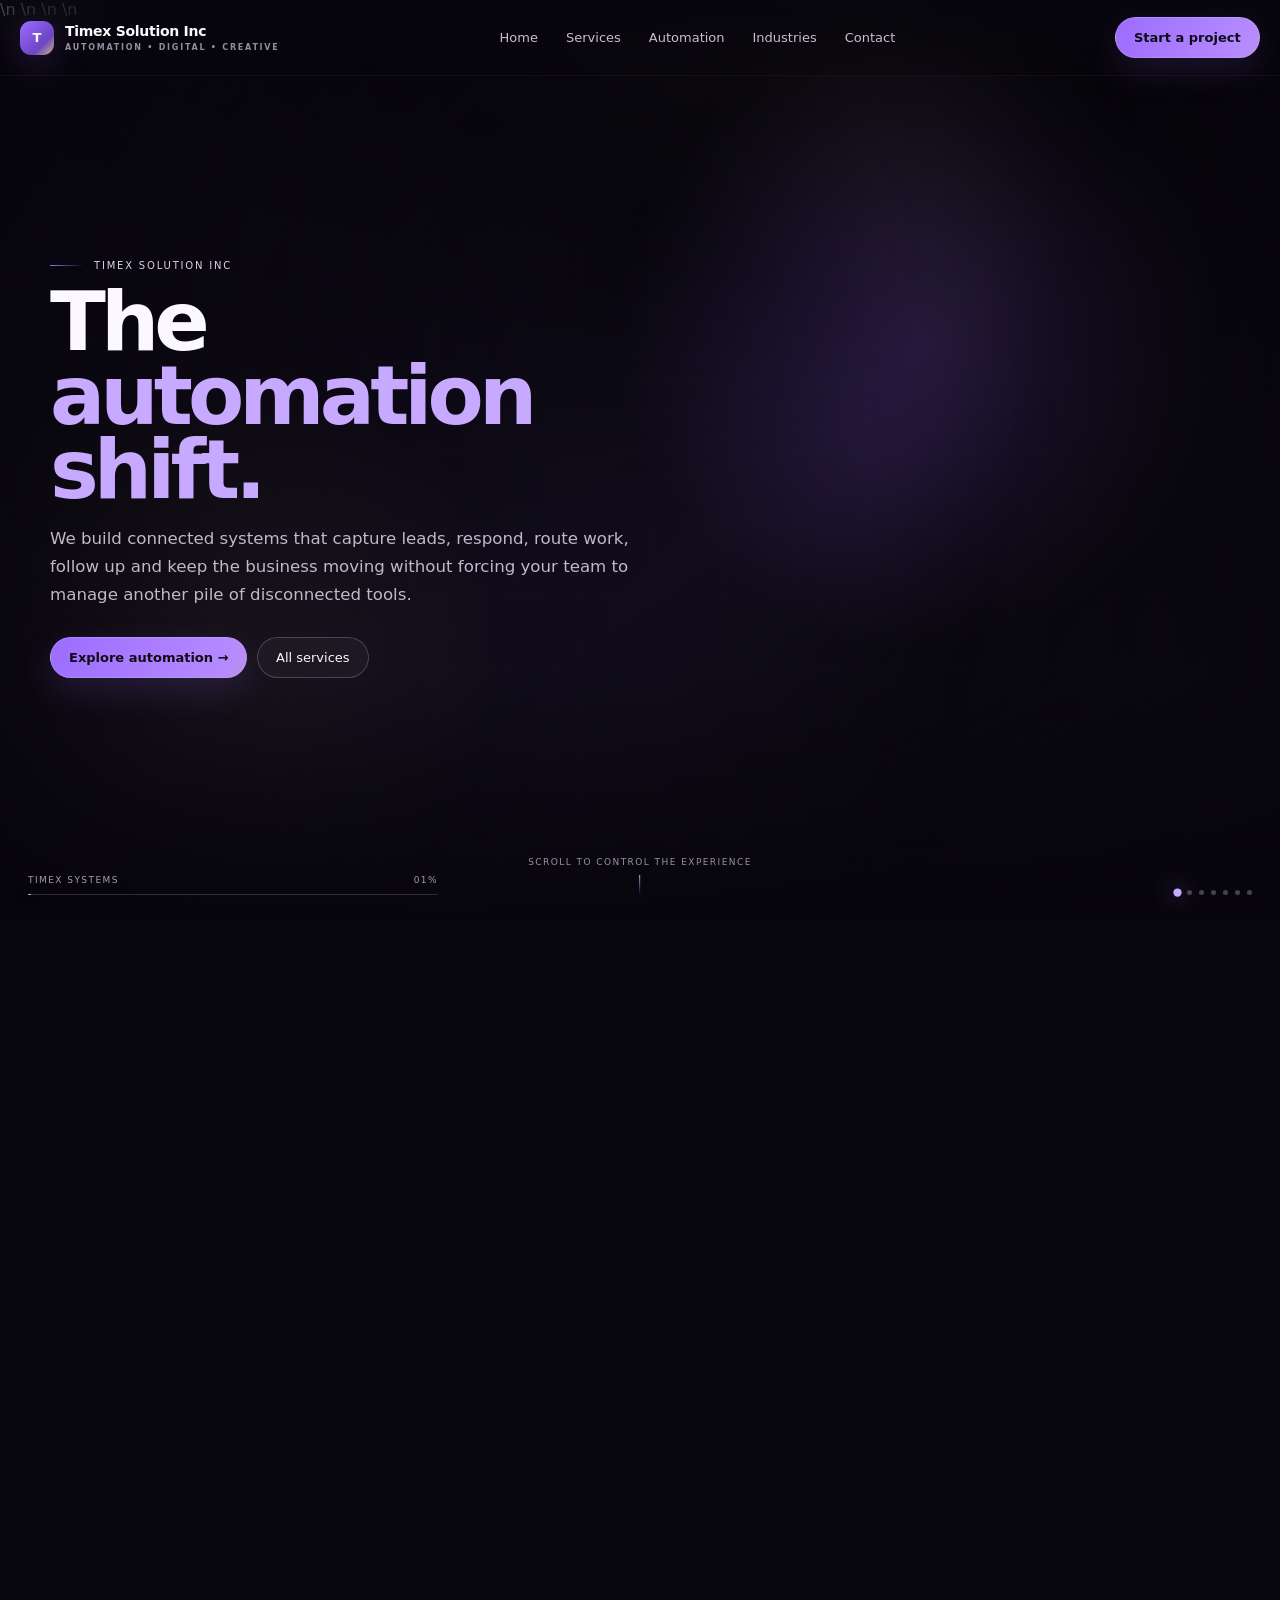
==== commit 1452f01f: "Refactor site structure, fix interactions, and polish motion" ====
--- a/index.html
+++ b/index.html
@@ -3,19 +3,19 @@
 <head>
   <meta charset="utf-8">
   <meta name="viewport" content="width=device-width,initial-scale=1,viewport-fit=cover">
-  <meta name="theme-color" content="#08060d">
+  <meta name="theme-color" content="#08060d">\n  <meta name="color-scheme" content="dark">
   <title>Timex Solution Inc — AI Automation & Digital Systems</title>
   <meta name="description" content="Timex Solution Inc builds custom CRM, AI automation, websites, apps, marketing systems and connected business workflows.">
-  <link rel="stylesheet" href="/assets/site.css">
+  <link rel="preload" as="image" href="/assets/robot/desktop/ezgif-frame-001.jpg" media="(min-width:761px)" fetchpriority="high">\n  <link rel="preload" as="image" href="/assets/robot/mobile/ezgif-frame-001.jpg" media="(max-width:760px)" fetchpriority="high">\n  <link rel="stylesheet" href="/assets/css/site.css">
 </head>
-<body class="home">
+<body class="home">\n  <a class="skip-link" href="#main-content">Skip to content</a>
   <nav class="site-nav">
     <div class="shell nav-inner">
       <a class="brand" href="/" aria-label="Timex Solution Inc home">
         <span class="brand-mark">T</span>
         <span class="brand-copy"><strong>Timex Solution Inc</strong><small>AUTOMATION • DIGITAL • CREATIVE</small></span>
       </a>
-      <div class="nav-links">
+      <div class="nav-links" aria-label="Primary navigation">
         <a data-nav href="/">Home</a>
         <a data-nav href="/services">Services</a>
         <a data-nav href="/automation">Automation</a>
@@ -23,14 +23,14 @@
         <a data-nav href="/contact">Contact</a>
       </div>
       <a class="nav-cta" href="/contact">Start a project</a>
-      <button class="menu-btn" aria-label="Open menu" aria-expanded="false"><span></span></button>
+      <button class="menu-btn" type="button" aria-label="Open menu" aria-expanded="false" aria-controls="site-menu"><span></span></button>
     </div>
   </nav>
-  <div class="mobile-menu">
+  <div class="mobile-menu" id="site-menu" aria-label="Mobile navigation" aria-hidden="true">
     <a href="/">Home</a><a href="/services">Services</a><a href="/automation">Automation</a><a href="/industries">Industries</a><a href="/contact">Contact</a>
   </div>
 
-  <main class="experience" aria-label="Interactive Timex automation experience">
+  <main id="main-content" class="experience" aria-label="Interactive Timex automation experience">
     <div class="experience-sticky">
       <div class="scene-stage">
         <div class="scene-glow"></div>
@@ -40,7 +40,7 @@
       </div>
 
       <div class="scene-copy">
-        <section class="chapter active" data-start="0" data-end=".14">
+        <section class="chapter active" data-start="0" data-end=".14" aria-hidden="false">
           <div class="chapter-inner">
             <div class="chapter-box">
               <div class="eyebrow">Timex Solution Inc</div>
@@ -51,7 +51,7 @@
           </div>
         </section>
 
-        <section class="chapter right" data-start=".14" data-end=".28">
+        <section class="chapter right" data-start=".14" data-end=".28" aria-hidden="true">
           <div class="chapter-inner">
             <div class="chapter-box">
               <div class="eyebrow">01 — CRM & Sales</div>
@@ -67,7 +67,7 @@
           </div>
         </section>
 
-        <section class="chapter" data-start=".28" data-end=".42">
+        <section class="chapter" data-start=".28" data-end=".42" aria-hidden="true">
           <div class="chapter-inner">
             <div class="chapter-box">
               <div class="eyebrow">02 — Communication</div>
@@ -84,7 +84,7 @@
           </div>
         </section>
 
-        <section class="chapter right" data-start=".42" data-end=".56">
+        <section class="chapter right" data-start=".42" data-end=".56" aria-hidden="true">
           <div class="chapter-inner">
             <div class="chapter-box">
               <div class="eyebrow">03 — Appointments & Operations</div>
@@ -100,7 +100,7 @@
           </div>
         </section>
 
-        <section class="chapter" data-start=".56" data-end=".70">
+        <section class="chapter" data-start=".56" data-end=".70" aria-hidden="true">
           <div class="chapter-inner">
             <div class="chapter-box">
               <div class="eyebrow">04 — Content & Growth</div>
@@ -117,7 +117,7 @@
           </div>
         </section>
 
-        <section class="chapter right" data-start=".70" data-end=".84">
+        <section class="chapter right" data-start=".70" data-end=".84" aria-hidden="true">
           <div class="chapter-inner">
             <div class="chapter-box">
               <div class="eyebrow">05 — Industry Systems</div>
@@ -133,7 +133,7 @@
           </div>
         </section>
 
-        <section class="chapter center" data-start=".84" data-end="1.01">
+        <section class="chapter center" data-start=".84" data-end="1.01" aria-hidden="true">
           <div class="chapter-inner">
             <div class="chapter-box">
               <div class="eyebrow">Build • Connect • Automate</div>
@@ -162,7 +162,7 @@
     </div>
   </main>
 
-  <script src="/assets/site.js"></script>
-  <script src="/assets/home.js"></script>
+  <script src="/assets/js/site.js" defer></script>
+  <script src="/assets/js/home.js" defer></script>
 </body>
 </html>
--- a/assets/css/site.css
+++ b/assets/css/site.css
@@ -0,0 +1,1036 @@
+
+/* ==========================================================================
+   TIMEX SOLUTION INC — SHARED SITE STYLES
+   Structure:
+   1. Design tokens
+   2. Reset / accessibility
+   3. Navigation
+   4. Reusable interactive components
+   5. Homepage scroll experience
+   6. Internal pages
+   7. Forms / footer
+   8. Responsive / reduced motion
+   ========================================================================== */
+
+/* 1. DESIGN TOKENS -------------------------------------------------------- */
+:root{
+  color-scheme:dark;
+  --bg:#08060d;
+  --bg-elevated:#0d0a13;
+  --surface:#12101a;
+  --surface-2:#181421;
+  --text:#fbf9ff;
+  --muted:#b9b0c4;
+  --muted-2:#8f859d;
+  --line:rgba(210,190,245,.14);
+  --line-strong:rgba(210,190,245,.26);
+  --violet:#9c6cff;
+  --violet-soft:#c7a9ff;
+  --gold:#d4b879;
+  --danger:#ff8caa;
+  --max:1240px;
+  --nav-height:76px;
+  --radius:28px;
+  --ease:cubic-bezier(.2,.75,.25,1);
+  --shadow:0 24px 70px rgba(4,2,9,.34);
+}
+
+/* 2. RESET / ACCESSIBILITY ------------------------------------------------ */
+*{box-sizing:border-box}
+html{background:var(--bg);scroll-behavior:smooth}
+body{
+  margin:0;
+  min-width:320px;
+  background:var(--bg);
+  color:var(--text);
+  font-family:Inter,ui-sans-serif,system-ui,-apple-system,BlinkMacSystemFont,"Segoe UI",sans-serif;
+  overflow-x:hidden;
+  text-rendering:optimizeLegibility;
+  -webkit-font-smoothing:antialiased;
+}
+body.menu-open{overflow:hidden}
+a{color:inherit;text-decoration:none}
+button,input,textarea,select{font:inherit}
+button{color:inherit}
+img,canvas{display:block;max-width:100%}
+h1,h2,h3,p{margin-top:0}
+::selection{background:var(--violet);color:#100b16}
+:focus-visible{
+  outline:2px solid var(--violet-soft);
+  outline-offset:4px;
+  border-radius:8px;
+}
+.skip-link{
+  position:fixed;
+  z-index:2000;
+  top:12px;
+  left:12px;
+  padding:10px 14px;
+  border-radius:999px;
+  background:#fff;
+  color:#100b16;
+  font-size:13px;
+  font-weight:800;
+  transform:translateY(-160%);
+  transition:transform .2s ease;
+}
+.skip-link:focus{transform:none}
+.shell{width:min(var(--max),calc(100% - 40px));margin-inline:auto}
+.accent{color:var(--violet-soft)}
+.eyebrow{
+  display:flex;
+  align-items:center;
+  gap:10px;
+  color:#ddd2e6;
+  font-size:10px;
+  letter-spacing:.18em;
+  text-transform:uppercase;
+}
+.eyebrow::before{
+  content:"";
+  width:34px;
+  height:1px;
+  flex:0 0 auto;
+  background:linear-gradient(90deg,var(--violet),transparent);
+}
+.lead{
+  color:var(--muted);
+  font-size:clamp(16px,1.45vw,20px);
+  line-height:1.7;
+}
+
+/* 3. NAVIGATION ----------------------------------------------------------- */
+.site-nav{
+  position:fixed;
+  z-index:1000;
+  inset:0 0 auto;
+  height:var(--nav-height);
+  border-bottom:1px solid rgba(255,255,255,.06);
+  background:linear-gradient(to bottom,rgba(8,6,13,.9),rgba(8,6,13,.48));
+  backdrop-filter:blur(20px);
+  -webkit-backdrop-filter:blur(20px);
+}
+.home .site-nav{
+  background:linear-gradient(to bottom,rgba(8,6,13,.68),transparent);
+  border-bottom-color:rgba(255,255,255,.04);
+}
+.nav-inner{
+  height:100%;
+  display:flex;
+  align-items:center;
+  justify-content:space-between;
+  gap:24px;
+}
+.brand{
+  display:flex;
+  align-items:center;
+  gap:11px;
+  min-width:max-content;
+}
+.brand-mark{
+  width:34px;
+  height:34px;
+  display:grid;
+  place-items:center;
+  border-radius:11px;
+  background:linear-gradient(135deg,var(--violet),#6c46c5 68%,var(--gold));
+  box-shadow:0 10px 34px rgba(156,108,255,.22);
+  font-size:13px;
+  font-weight:900;
+  transition:transform .35s var(--ease),box-shadow .35s ease;
+}
+.brand:hover .brand-mark{
+  transform:rotate(-5deg) scale(1.06);
+  box-shadow:0 14px 42px rgba(156,108,255,.34);
+}
+.brand-copy strong{
+  display:block;
+  font-size:14px;
+  line-height:1;
+  letter-spacing:-.02em;
+}
+.brand-copy small{
+  display:block;
+  margin-top:5px;
+  color:#968ca1;
+  font-size:8px;
+  font-weight:750;
+  letter-spacing:.22em;
+}
+.nav-links{
+  display:flex;
+  align-items:center;
+  gap:28px;
+  color:#c8bfd2;
+  font-size:13px;
+}
+.nav-links a,.mobile-menu a{
+  position:relative;
+  transition:color .22s ease;
+}
+.nav-links a::after{
+  content:"";
+  position:absolute;
+  left:50%;
+  right:50%;
+  bottom:-10px;
+  height:1px;
+  background:linear-gradient(90deg,var(--violet),var(--violet-soft),var(--gold));
+  transition:left .28s var(--ease),right .28s var(--ease);
+}
+.nav-links a:hover,.nav-links a.active{color:#fff}
+.nav-links a:hover::after,.nav-links a.active::after{left:0;right:0}
+.menu-btn{
+  display:none;
+  width:42px;
+  height:42px;
+  padding:0;
+  border:1px solid var(--line);
+  border-radius:50%;
+  background:rgba(255,255,255,.035);
+  align-items:center;
+  justify-content:center;
+  cursor:pointer;
+}
+.menu-btn span,.menu-btn::before,.menu-btn::after{
+  content:"";
+  display:block;
+  width:16px;
+  height:1px;
+  background:#fff;
+  transition:transform .28s var(--ease),opacity .2s ease;
+}
+.menu-btn span{margin:4px 0}
+.menu-btn[aria-expanded="true"] span{opacity:0}
+.menu-btn[aria-expanded="true"]::before{transform:translateY(5px) rotate(45deg)}
+.menu-btn[aria-expanded="true"]::after{transform:translateY(-5px) rotate(-45deg)}
+.mobile-menu{
+  display:grid;
+  position:fixed;
+  z-index:999;
+  top:var(--nav-height);
+  left:0;
+  right:0;
+  padding:12px 20px 24px;
+  border-bottom:1px solid var(--line);
+  background:rgba(10,8,16,.97);
+  backdrop-filter:blur(20px);
+  -webkit-backdrop-filter:blur(20px);
+  opacity:0;
+  visibility:hidden;
+  transform:translateY(-14px);
+  pointer-events:none;
+  transition:opacity .24s ease,transform .32s var(--ease),visibility .32s;
+}
+.mobile-menu.open{
+  opacity:1;
+  visibility:visible;
+  transform:none;
+  pointer-events:auto;
+}
+.mobile-menu a{
+  padding:14px 4px;
+  border-bottom:1px solid rgba(255,255,255,.06);
+  color:#ddd4e8;
+}
+.mobile-menu a.active{color:#fff}
+
+/* 4. REUSABLE INTERACTIVE COMPONENTS ------------------------------------- */
+.nav-cta,.btn{
+  --mag-x:0px;
+  --mag-y:0px;
+  --lift:0px;
+  position:relative;
+  isolation:isolate;
+  overflow:hidden;
+  display:inline-flex;
+  align-items:center;
+  justify-content:center;
+  gap:9px;
+  border:1px solid var(--line-strong);
+  border-radius:999px;
+  padding:12px 18px;
+  font-size:13px;
+  cursor:pointer;
+  transform:translate3d(var(--mag-x),calc(var(--mag-y) + var(--lift)),0);
+  transition:transform .24s var(--ease),border-color .25s ease,box-shadow .25s ease,background-position .45s ease;
+  will-change:transform;
+}
+.nav-cta::before,.btn::before{
+  content:"";
+  position:absolute;
+  z-index:2;
+  top:-160%;
+  left:-35%;
+  width:28%;
+  height:420%;
+  pointer-events:none;
+  background:linear-gradient(90deg,transparent,rgba(255,255,255,.44),transparent);
+  transform:rotate(19deg) translateX(-520%);
+  transition:transform .65s var(--ease);
+  opacity:.56;
+}
+.nav-cta::after,.btn::after{
+  content:"";
+  position:absolute;
+  z-index:-1;
+  inset:-1px;
+  pointer-events:none;
+  opacity:0;
+  background:radial-gradient(circle at var(--pointer-x,50%) var(--pointer-y,50%),rgba(255,255,255,.22),transparent 36%);
+  transition:opacity .25s ease;
+}
+.nav-cta:hover::before,.btn:hover::before{transform:rotate(19deg) translateX(620%)}
+.nav-cta:hover::after,.btn:hover::after{opacity:1}
+.nav-cta:hover,.btn:hover{--lift:-2px}
+.nav-cta:active,.btn:active{--lift:1px;transform:scale(.985) translate3d(var(--mag-x),var(--mag-y),0)}
+.nav-cta,.btn.primary{
+  color:#100b16;
+  font-weight:850;
+  background:linear-gradient(115deg,var(--violet),#b58aff 48%,var(--gold) 110%);
+  background-size:180% 180%;
+  box-shadow:0 12px 34px rgba(156,108,255,.16);
+}
+.nav-cta:hover,.btn.primary:hover{
+  background-position:100% 50%;
+  box-shadow:0 16px 42px rgba(156,108,255,.27);
+}
+.btn.ghost{
+  background:rgba(255,255,255,.035);
+  backdrop-filter:blur(12px);
+  -webkit-backdrop-filter:blur(12px);
+}
+.btn.ghost:hover{
+  border-color:rgba(199,169,255,.4);
+  background:rgba(156,108,255,.08);
+}
+.chapter-actions{
+  display:flex;
+  gap:10px;
+  flex-wrap:wrap;
+  margin-top:28px;
+  pointer-events:auto;
+}
+.chip-row{
+  display:flex;
+  gap:8px;
+  flex-wrap:wrap;
+  margin-top:24px;
+  pointer-events:auto;
+}
+.chip{
+  --mag-x:0px;
+  --mag-y:0px;
+  position:relative;
+  overflow:hidden;
+  border:1px solid rgba(211,193,241,.18);
+  border-radius:999px;
+  padding:9px 12px;
+  background:rgba(12,9,18,.48);
+  color:#dcd4e7;
+  font-size:11px;
+  backdrop-filter:blur(14px);
+  -webkit-backdrop-filter:blur(14px);
+  transform:translate3d(var(--mag-x),var(--mag-y),0);
+  transition:transform .22s var(--ease),border-color .22s ease,background .22s ease,box-shadow .22s ease;
+}
+.chip::after{
+  content:"";
+  position:absolute;
+  inset:auto 12px 0;
+  height:1px;
+  background:linear-gradient(90deg,transparent,var(--violet-soft),transparent);
+  transform:scaleX(0);
+  transition:transform .3s var(--ease);
+}
+.chip:hover{
+  border-color:rgba(156,108,255,.55);
+  background:rgba(156,108,255,.13);
+  box-shadow:0 10px 32px rgba(8,4,18,.22);
+}
+.chip:hover::after{transform:scaleX(1)}
+
+.reveal{
+  opacity:0;
+  transform:translateY(22px);
+  transition:opacity .7s ease,transform .7s var(--ease);
+  transition-delay:var(--reveal-delay,0ms);
+}
+.reveal.visible{opacity:1;transform:none}
+
+/* Pointer-reactive card base */
+.service-card,.industry,.float-card{
+  --tilt-x:0deg;
+  --tilt-y:0deg;
+  --card-lift:0px;
+  --spot-x:50%;
+  --spot-y:50%;
+  position:relative;
+  isolation:isolate;
+  overflow:hidden;
+  transform:perspective(1000px) translateY(var(--card-lift)) rotateX(var(--tilt-x)) rotateY(var(--tilt-y));
+  transition:transform .28s var(--ease),border-color .28s ease,box-shadow .28s ease,background .28s ease;
+  transform-style:preserve-3d;
+  will-change:transform;
+}
+.service-card::before,.industry::before,.float-card::before{
+  content:"";
+  position:absolute;
+  inset:0;
+  pointer-events:none;
+  opacity:0;
+  background:radial-gradient(circle at var(--spot-x) var(--spot-y),rgba(174,132,255,.20),transparent 34%);
+  transition:opacity .25s ease;
+}
+.service-card:hover::before,.industry:hover::before,.float-card:hover::before{opacity:1}
+.service-card:hover,.industry:hover,.float-card:hover{--card-lift:-6px}
+
+/* 5. HOMEPAGE SCROLL EXPERIENCE ------------------------------------------ */
+.experience{
+  position:relative;
+  height:780vh;
+  min-height:780vh;
+  background:var(--bg);
+}
+.experience-sticky{
+  position:sticky;
+  top:0;
+  height:100vh;
+  height:100svh;
+  height:100dvh;
+  overflow:hidden;
+  isolation:isolate;
+  background:#08060d;
+}
+.scene-stage{
+  position:absolute;
+  z-index:1;
+  inset:0;
+  background:
+    radial-gradient(circle at 72% 36%,rgba(123,78,205,.30),transparent 28%),
+    radial-gradient(circle at 16% 70%,rgba(212,184,121,.12),transparent 24%),
+    linear-gradient(135deg,#0c0913,#07060b 54%,#110d18);
+}
+.robot-canvas{
+  position:absolute;
+  inset:0;
+  width:100%;
+  height:100%;
+  opacity:0;
+  background:transparent;
+  transition:opacity .5s ease;
+}
+.robot-canvas.ready{opacity:1}
+.scene-lines{
+  position:absolute;
+  inset:0;
+  opacity:.2;
+  background-image:
+    linear-gradient(rgba(255,255,255,.042) 1px,transparent 1px),
+    linear-gradient(90deg,rgba(255,255,255,.042) 1px,transparent 1px);
+  background-size:72px 72px;
+  mask-image:linear-gradient(to bottom,transparent 4%,#000 35%,#000 76%,transparent 100%);
+  -webkit-mask-image:linear-gradient(to bottom,transparent 4%,#000 35%,#000 76%,transparent 100%);
+}
+.scene-glow{
+  position:absolute;
+  inset:-20%;
+  background:conic-gradient(from 190deg at 70% 44%,transparent,rgba(156,108,255,.09),transparent 30%,rgba(212,184,121,.05),transparent 54%);
+  filter:blur(40px);
+  animation:ambient-drift 14s ease-in-out infinite alternate;
+}
+@keyframes ambient-drift{
+  to{transform:translate3d(-3%,2%,0) rotate(3deg)}
+}
+.scene-shade{
+  position:absolute;
+  inset:0;
+  background:
+    linear-gradient(90deg,rgba(6,4,10,.76),rgba(6,4,10,.16) 43%,rgba(6,4,10,.15) 68%,rgba(6,4,10,.58)),
+    linear-gradient(to bottom,rgba(6,4,10,.30),transparent 24%,transparent 73%,rgba(6,4,10,.78));
+}
+.scene-copy{
+  position:absolute;
+  z-index:4;
+  inset:0;
+  pointer-events:none;
+}
+.chapter{
+  position:absolute;
+  inset:0;
+  display:flex;
+  align-items:center;
+  opacity:0;
+  filter:blur(5px);
+  transform:translateY(30px) scale(.992);
+  pointer-events:none;
+  transition:opacity .34s linear,transform .6s var(--ease),filter .45s ease;
+}
+.chapter.active{
+  opacity:1;
+  filter:none;
+  transform:none;
+  pointer-events:auto;
+}
+.chapter-inner{
+  width:min(1180px,calc(100% - 80px));
+  margin-inline:auto;
+}
+.chapter-box{max-width:620px}
+.chapter.right .chapter-box{margin-left:auto;text-align:right}
+.chapter.right .eyebrow{justify-content:flex-end}
+.chapter.right .eyebrow::before{order:2}
+.chapter.center .chapter-box{max-width:920px;margin-inline:auto;text-align:center}
+.chapter.center .eyebrow{justify-content:center}
+.chapter h1,.chapter h2{
+  margin:14px 0 18px;
+  font-size:clamp(50px,6.4vw,102px);
+  line-height:.9;
+  letter-spacing:-.06em;
+  font-weight:610;
+}
+.chapter p{
+  max-width:610px;
+  color:#c1b8ca;
+  font-size:clamp(15px,1.3vw,18px);
+  line-height:1.68;
+}
+.chapter.right p{margin-left:auto}
+.chapter.center p{margin-inline:auto}
+.chapter.right .chapter-actions,.chapter.right .chip-row{justify-content:flex-end}
+.chapter.center .chapter-actions,.chapter.center .chip-row{justify-content:center}
+
+/* Stagger chapter UI into view */
+.chapter .chip,.chapter .float-card,.chapter .chapter-actions .btn{
+  opacity:0;
+  transform:translateY(10px);
+  transition:
+    opacity .35s ease,
+    transform .45s var(--ease),
+    border-color .22s ease,
+    background .22s ease,
+    box-shadow .22s ease;
+}
+.chapter.active .chip,.chapter.active .float-card,.chapter.active .chapter-actions .btn{
+  opacity:1;
+  transform:none;
+}
+.chapter.active .chip:nth-child(2),.chapter.active .float-card:nth-child(2),.chapter.active .chapter-actions .btn:nth-child(2){transition-delay:60ms}
+.chapter.active .chip:nth-child(3),.chapter.active .float-card:nth-child(3){transition-delay:110ms}
+.chapter.active .chip:nth-child(4),.chapter.active .float-card:nth-child(4){transition-delay:160ms}
+.chapter.active .chip:nth-child(5){transition-delay:210ms}
+
+.floating-cards{
+  display:grid;
+  grid-template-columns:repeat(2,minmax(0,1fr));
+  gap:10px;
+  max-width:610px;
+  margin-top:26px;
+  pointer-events:auto;
+}
+.chapter.right .floating-cards{margin-left:auto}
+.float-card{
+  padding:15px 16px;
+  border:1px solid rgba(218,200,245,.15);
+  border-radius:18px;
+  background:linear-gradient(145deg,rgba(20,15,29,.74),rgba(11,8,16,.48));
+  backdrop-filter:blur(16px);
+  -webkit-backdrop-filter:blur(16px);
+}
+.float-card::after{
+  content:"";
+  position:absolute;
+  left:14px;
+  right:70%;
+  top:0;
+  height:1px;
+  background:linear-gradient(90deg,var(--violet),var(--gold),transparent);
+  transition:right .35s var(--ease);
+}
+.float-card:hover{
+  border-color:rgba(156,108,255,.42);
+  box-shadow:0 18px 52px rgba(20,10,40,.28);
+}
+.float-card:hover::after{right:14px}
+.float-card b{position:relative;display:block;font-size:13px}
+.float-card span{
+  position:relative;
+  display:block;
+  margin-top:6px;
+  color:#9f95aa;
+  font-size:11px;
+  line-height:1.45;
+}
+
+.home-hud{
+  position:absolute;
+  z-index:7;
+  left:28px;
+  right:28px;
+  bottom:24px;
+  display:flex;
+  align-items:end;
+  justify-content:space-between;
+  pointer-events:none;
+}
+.progress-wrap{width:min(410px,48vw)}
+.progress-top{
+  display:flex;
+  justify-content:space-between;
+  margin-bottom:9px;
+  color:#a89bb5;
+  font-size:9px;
+  letter-spacing:.16em;
+  text-transform:uppercase;
+}
+.progress-track{height:1px;background:rgba(255,255,255,.16)}
+.progress-track b{
+  display:block;
+  width:0;
+  height:100%;
+  background:linear-gradient(90deg,var(--violet),var(--violet-soft),var(--gold));
+  box-shadow:0 0 20px rgba(156,108,255,.7);
+}
+.home-dots{display:flex;gap:7px}
+.home-dots i{
+  width:5px;
+  height:5px;
+  border-radius:50%;
+  background:rgba(255,255,255,.25);
+  transition:transform .25s var(--ease),background .25s ease,box-shadow .25s ease;
+}
+.home-dots i.active{
+  background:var(--violet-soft);
+  box-shadow:0 0 14px var(--violet);
+  transform:scale(1.65);
+}
+.scroll-note{
+  position:absolute;
+  z-index:6;
+  left:50%;
+  bottom:24px;
+  transform:translateX(-50%);
+  color:#9b91a5;
+  font-size:9px;
+  letter-spacing:.16em;
+  text-transform:uppercase;
+  transition:opacity .35s ease,transform .35s var(--ease);
+}
+.scroll-note::after{
+  content:"";
+  display:block;
+  width:1px;
+  height:20px;
+  margin:8px auto 0;
+  background:linear-gradient(var(--violet-soft),transparent);
+  animation:scroll-pulse 1.7s ease-in-out infinite;
+}
+.scroll-note.hide{opacity:0;transform:translate(-50%,8px)}
+@keyframes scroll-pulse{
+  0%,100%{transform:scaleY(.35);transform-origin:top;opacity:.35}
+  50%{transform:scaleY(1);opacity:1}
+}
+
+/* 6. INTERNAL PAGES ------------------------------------------------------- */
+.page{
+  min-height:100vh;
+  padding-top:var(--nav-height);
+  background:
+    radial-gradient(circle at 82% 8%,rgba(156,108,255,.10),transparent 22%),
+    radial-gradient(circle at 9% 20%,rgba(212,184,121,.05),transparent 18%),
+    var(--bg);
+}
+.page-hero{
+  position:relative;
+  overflow:hidden;
+  padding:112px 0 86px;
+  border-bottom:1px solid var(--line);
+}
+.page-hero::before{
+  content:"";
+  position:absolute;
+  inset:0;
+  pointer-events:none;
+  opacity:.14;
+  background-image:
+    linear-gradient(rgba(255,255,255,.05) 1px,transparent 1px),
+    linear-gradient(90deg,rgba(255,255,255,.05) 1px,transparent 1px);
+  background-size:80px 80px;
+  mask-image:linear-gradient(to bottom,#000,transparent 92%);
+  -webkit-mask-image:linear-gradient(to bottom,#000,transparent 92%);
+}
+.page-hero-grid{
+  position:relative;
+  display:grid;
+  grid-template-columns:minmax(0,1.1fr) minmax(320px,.7fr);
+  gap:70px;
+  align-items:end;
+}
+.page-hero h1{
+  margin:18px 0 0;
+  font-size:clamp(58px,7vw,108px);
+  line-height:.88;
+  letter-spacing:-.065em;
+  font-weight:610;
+  animation:hero-title-in .8s var(--ease) both;
+}
+.page-hero-side{
+  padding-bottom:8px;
+  animation:hero-side-in .82s .08s var(--ease) both;
+}
+.page-hero-side .lead{margin-bottom:26px}
+.hero-eyebrow{margin-top:24px}
+.breadcrumbs{
+  color:#8f859d;
+  font-size:10px;
+  letter-spacing:.15em;
+  text-transform:uppercase;
+}
+@keyframes hero-title-in{
+  from{opacity:0;transform:translateY(22px);filter:blur(5px)}
+  to{opacity:1;transform:none;filter:none}
+}
+@keyframes hero-side-in{
+  from{opacity:0;transform:translateY(18px)}
+  to{opacity:1;transform:none}
+}
+
+.section{
+  padding:100px 0;
+  border-bottom:1px solid rgba(255,255,255,.055);
+}
+.section-head{
+  display:flex;
+  align-items:end;
+  justify-content:space-between;
+  gap:50px;
+  margin-bottom:46px;
+}
+.section-head h2{
+  max-width:850px;
+  margin:12px 0 0;
+  font-size:clamp(38px,5.2vw,72px);
+  line-height:.94;
+  letter-spacing:-.05em;
+  font-weight:610;
+}
+.section-head p{
+  max-width:470px;
+  margin-bottom:0;
+  color:var(--muted);
+  line-height:1.7;
+}
+.card-grid{
+  display:grid;
+  grid-template-columns:repeat(12,1fr);
+  gap:12px;
+}
+.service-card{
+  grid-column:span 4;
+  min-height:285px;
+  padding:26px;
+  border:1px solid var(--line);
+  border-radius:24px;
+  background:
+    radial-gradient(circle at 86% 8%,rgba(156,108,255,.11),transparent 29%),
+    linear-gradient(145deg,rgba(255,255,255,.045),rgba(255,255,255,.012));
+}
+.service-card.wide{grid-column:span 6}
+.service-card.feature{grid-column:span 7;min-height:370px}
+.service-card.side{grid-column:span 5;min-height:370px}
+.service-card:hover{
+  border-color:rgba(156,108,255,.38);
+  box-shadow:var(--shadow);
+}
+.service-card .no{
+  position:relative;
+  color:#91879b;
+  font-size:9px;
+  letter-spacing:.16em;
+}
+.service-card h3{
+  position:relative;
+  margin:64px 0 13px;
+  font-size:clamp(25px,2.6vw,38px);
+  line-height:1;
+  letter-spacing:-.035em;
+}
+.service-card p{
+  position:relative;
+  color:#aea3b8;
+  font-size:14px;
+  line-height:1.65;
+}
+.service-card .arrow{
+  position:absolute;
+  z-index:2;
+  top:24px;
+  right:25px;
+  color:var(--violet-soft);
+  font-size:20px;
+  transition:transform .28s var(--ease),color .25s ease;
+}
+.service-card:hover .arrow{transform:translate(3px,-3px);color:var(--gold)}
+.tag-list{
+  position:relative;
+  display:flex;
+  gap:8px;
+  flex-wrap:wrap;
+  margin-top:20px;
+}
+.tag{
+  border:1px solid var(--line);
+  border-radius:999px;
+  padding:7px 10px;
+  color:#9f95aa;
+  font-size:10px;
+}
+
+.split{
+  display:grid;
+  grid-template-columns:.78fr 1.22fr;
+  gap:70px;
+  align-items:start;
+}
+.sticky-copy{position:sticky;top:112px}
+.sticky-copy h2{
+  font-size:clamp(42px,5vw,74px);
+  line-height:.94;
+  letter-spacing:-.052em;
+  font-weight:610;
+}
+.rows{border-top:1px solid var(--line)}
+.row{
+  display:grid;
+  grid-template-columns:52px 1fr;
+  gap:18px;
+  padding:25px 0;
+  border-bottom:1px solid var(--line);
+  transition:padding .25s var(--ease),background .25s ease;
+}
+.row:hover{
+  padding-left:10px;
+  background:linear-gradient(90deg,rgba(156,108,255,.05),transparent 68%);
+}
+.row b{color:#7e748a;font-size:11px}
+.row h3{margin:0 0 7px;font-size:22px}
+.row p{margin:0;color:#a99eae;line-height:1.65}
+
+.industry-grid{
+  display:grid;
+  grid-template-columns:repeat(4,1fr);
+  gap:12px;
+}
+.industry{
+  min-height:250px;
+  padding:24px;
+  border:1px solid var(--line);
+  border-radius:23px;
+  background:linear-gradient(150deg,rgba(255,255,255,.04),rgba(255,255,255,.01));
+}
+.industry:hover{
+  border-color:rgba(212,184,121,.36);
+  box-shadow:0 24px 70px rgba(6,3,13,.30);
+}
+.industry .icon{position:relative;color:var(--gold);font-size:23px}
+.industry h3{position:relative;margin:78px 0 12px;font-size:25px}
+.industry p{position:relative;color:#a99eae;font-size:13px;line-height:1.62}
+
+.cta-box{
+  position:relative;
+  overflow:hidden;
+  display:flex;
+  align-items:end;
+  justify-content:space-between;
+  gap:40px;
+  padding:54px;
+  border:1px solid rgba(156,108,255,.24);
+  border-radius:32px;
+  background:
+    radial-gradient(circle at 80% 25%,rgba(156,108,255,.18),transparent 31%),
+    linear-gradient(145deg,#14101c,#0c0912);
+}
+.cta-box::before{
+  content:"";
+  position:absolute;
+  width:340px;
+  height:340px;
+  right:-120px;
+  top:-170px;
+  border:1px solid rgba(199,169,255,.12);
+  border-radius:50%;
+  box-shadow:inset 0 0 80px rgba(156,108,255,.08);
+}
+.cta-box h2{
+  position:relative;
+  max-width:760px;
+  margin:0;
+  font-size:clamp(42px,5vw,76px);
+  line-height:.93;
+  letter-spacing:-.055em;
+  font-weight:610;
+}
+.contact-title{
+  margin:16px 0 0;
+  font-size:clamp(42px,5vw,72px);
+  line-height:.94;
+  letter-spacing:-.05em;
+}
+
+/* 7. FORMS / FOOTER ------------------------------------------------------- */
+.form-wrap{
+  display:grid;
+  grid-template-columns:.85fr 1.15fr;
+  gap:70px;
+}
+.contact-meta{
+  display:grid;
+  gap:11px;
+  margin-top:30px;
+}
+.contact-meta a,.contact-meta span{color:#c8bfd2}
+.contact-meta a{transition:color .2s ease,transform .2s ease}
+.contact-meta a:hover{color:#fff;transform:translateX(3px)}
+
+.form{
+  display:grid;
+  grid-template-columns:1fr 1fr;
+  gap:12px;
+}
+.field{display:grid;gap:8px}
+.field.full{grid-column:1/-1}
+.field label{
+  color:#92889d;
+  font-size:10px;
+  letter-spacing:.15em;
+  text-transform:uppercase;
+}
+.field input,.field textarea,.field select{
+  width:100%;
+  border:1px solid var(--line);
+  border-radius:15px;
+  background:rgba(255,255,255,.035);
+  color:#fff;
+  padding:14px 15px;
+  outline:none;
+  transition:border-color .2s ease,box-shadow .2s ease,background .2s ease;
+}
+.field textarea{min-height:145px;resize:vertical}
+.field input:hover,.field textarea:hover,.field select:hover{background:rgba(255,255,255,.05)}
+.field input:focus,.field textarea:focus,.field select:focus{
+  border-color:rgba(156,108,255,.58);
+  box-shadow:0 0 0 3px rgba(156,108,255,.09),0 12px 36px rgba(4,2,9,.14);
+}
+.field option{background:#17121f;color:#fff}
+.submit{
+  grid-column:1/-1;
+  position:relative;
+  overflow:hidden;
+  border:0;
+  border-radius:999px;
+  padding:14px 18px;
+  background:linear-gradient(115deg,var(--violet),#b58aff 48%,var(--gold) 115%);
+  background-size:180% 180%;
+  color:#120c18;
+  font-weight:850;
+  cursor:pointer;
+  transition:transform .22s var(--ease),background-position .4s ease,box-shadow .25s ease;
+}
+.submit:hover{
+  transform:translateY(-2px);
+  background-position:100% 50%;
+  box-shadow:0 14px 38px rgba(156,108,255,.22);
+}
+.submit:active{transform:translateY(1px) scale(.99)}
+
+.page-footer{
+  padding:36px 0 46px;
+  color:#8f859d;
+  font-size:12px;
+}
+.footer-inner{
+  display:flex;
+  align-items:center;
+  justify-content:space-between;
+  gap:24px;
+}
+.footer-links{display:flex;gap:18px;flex-wrap:wrap}
+.footer-links a{transition:color .2s ease}
+.footer-links a:hover{color:#fff}
+
+/* 8. RESPONSIVE / REDUCED MOTION ----------------------------------------- */
+@media(max-width:900px){
+  :root{--nav-height:68px}
+  .nav-links,.nav-cta{display:none}
+  .menu-btn{display:flex}
+  .page-hero-grid,.split,.form-wrap{grid-template-columns:1fr;gap:38px}
+  .page-hero{padding-top:90px}
+  .sticky-copy{position:static}
+  .service-card,.service-card.wide,.service-card.feature,.service-card.side{grid-column:span 6}
+  .industry-grid{grid-template-columns:repeat(2,1fr)}
+  .chapter-inner{width:min(100% - 40px,1180px)}
+  .chapter-box{max-width:520px}
+}
+@media(max-width:640px){
+  .shell{width:min(var(--max),calc(100% - 28px))}
+  .brand-copy small{display:none}
+  .experience{height:720vh;min-height:720vh}
+  .scene-shade{
+    background:linear-gradient(to bottom,rgba(6,4,10,.42),rgba(6,4,10,.08) 25%,rgba(6,4,10,.16) 63%,rgba(6,4,10,.84));
+  }
+  .chapter{
+    align-items:flex-end;
+    padding-bottom:108px;
+  }
+  .chapter.right .chapter-box,.chapter.center .chapter-box{margin-left:0;text-align:left}
+  .chapter.right .eyebrow,.chapter.center .eyebrow{justify-content:flex-start}
+  .chapter.right .eyebrow::before{order:0}
+  .chapter h1,.chapter h2{font-size:clamp(42px,13vw,68px)}
+  .chapter p{font-size:14px;line-height:1.58}
+  .chapter.right p,.chapter.center p{margin-left:0}
+  .chapter.right .chip-row,.chapter.center .chip-row,.chapter.right .chapter-actions,.chapter.center .chapter-actions{justify-content:flex-start}
+  .floating-cards{grid-template-columns:1fr 1fr;gap:7px}
+  .float-card{padding:12px}
+  .float-card span{display:none}
+  .home-hud{left:16px;right:16px;bottom:17px}
+  .home-dots{display:none}
+  .progress-wrap{width:100%}
+  .scroll-note{bottom:48px}
+  .page-hero{padding:84px 0 62px}
+  .page-hero h1{font-size:clamp(50px,15vw,76px)}
+  .section{padding:72px 0}
+  .section-head{display:block}
+  .section-head p{margin-top:18px}
+  .service-card,.service-card.wide,.service-card.feature,.service-card.side{
+    grid-column:1/-1;
+    min-height:240px;
+  }
+  .service-card h3{margin-top:54px}
+  .industry-grid{grid-template-columns:1fr}
+  .cta-box{display:block;padding:34px 24px}
+  .cta-box .chapter-actions{margin-top:26px}
+  .form{grid-template-columns:1fr}
+  .field.full,.submit{grid-column:1}
+  .footer-inner{display:block}
+  .footer-links{margin-top:14px}
+}
+@media(max-width:420px){
+  .chapter{padding-bottom:100px}
+  .chapter h1,.chapter h2{font-size:clamp(38px,12vw,54px);margin-bottom:12px}
+  .chapter p{font-size:13px}
+  .floating-cards{margin-top:16px}
+  .chip-row{margin-top:16px}
+  .chapter-actions{margin-top:18px}
+  .chip{padding:7px 9px;font-size:10px}
+}
+@media(prefers-reduced-motion:reduce){
+  html{scroll-behavior:auto}
+  *,*::before,*::after{
+    animation-duration:.001ms!important;
+    animation-iteration-count:1!important;
+    transition-duration:.001ms!important;
+    scroll-behavior:auto!important;
+  }
+  .reveal{opacity:1;transform:none}
+  .chapter{filter:none}
+}
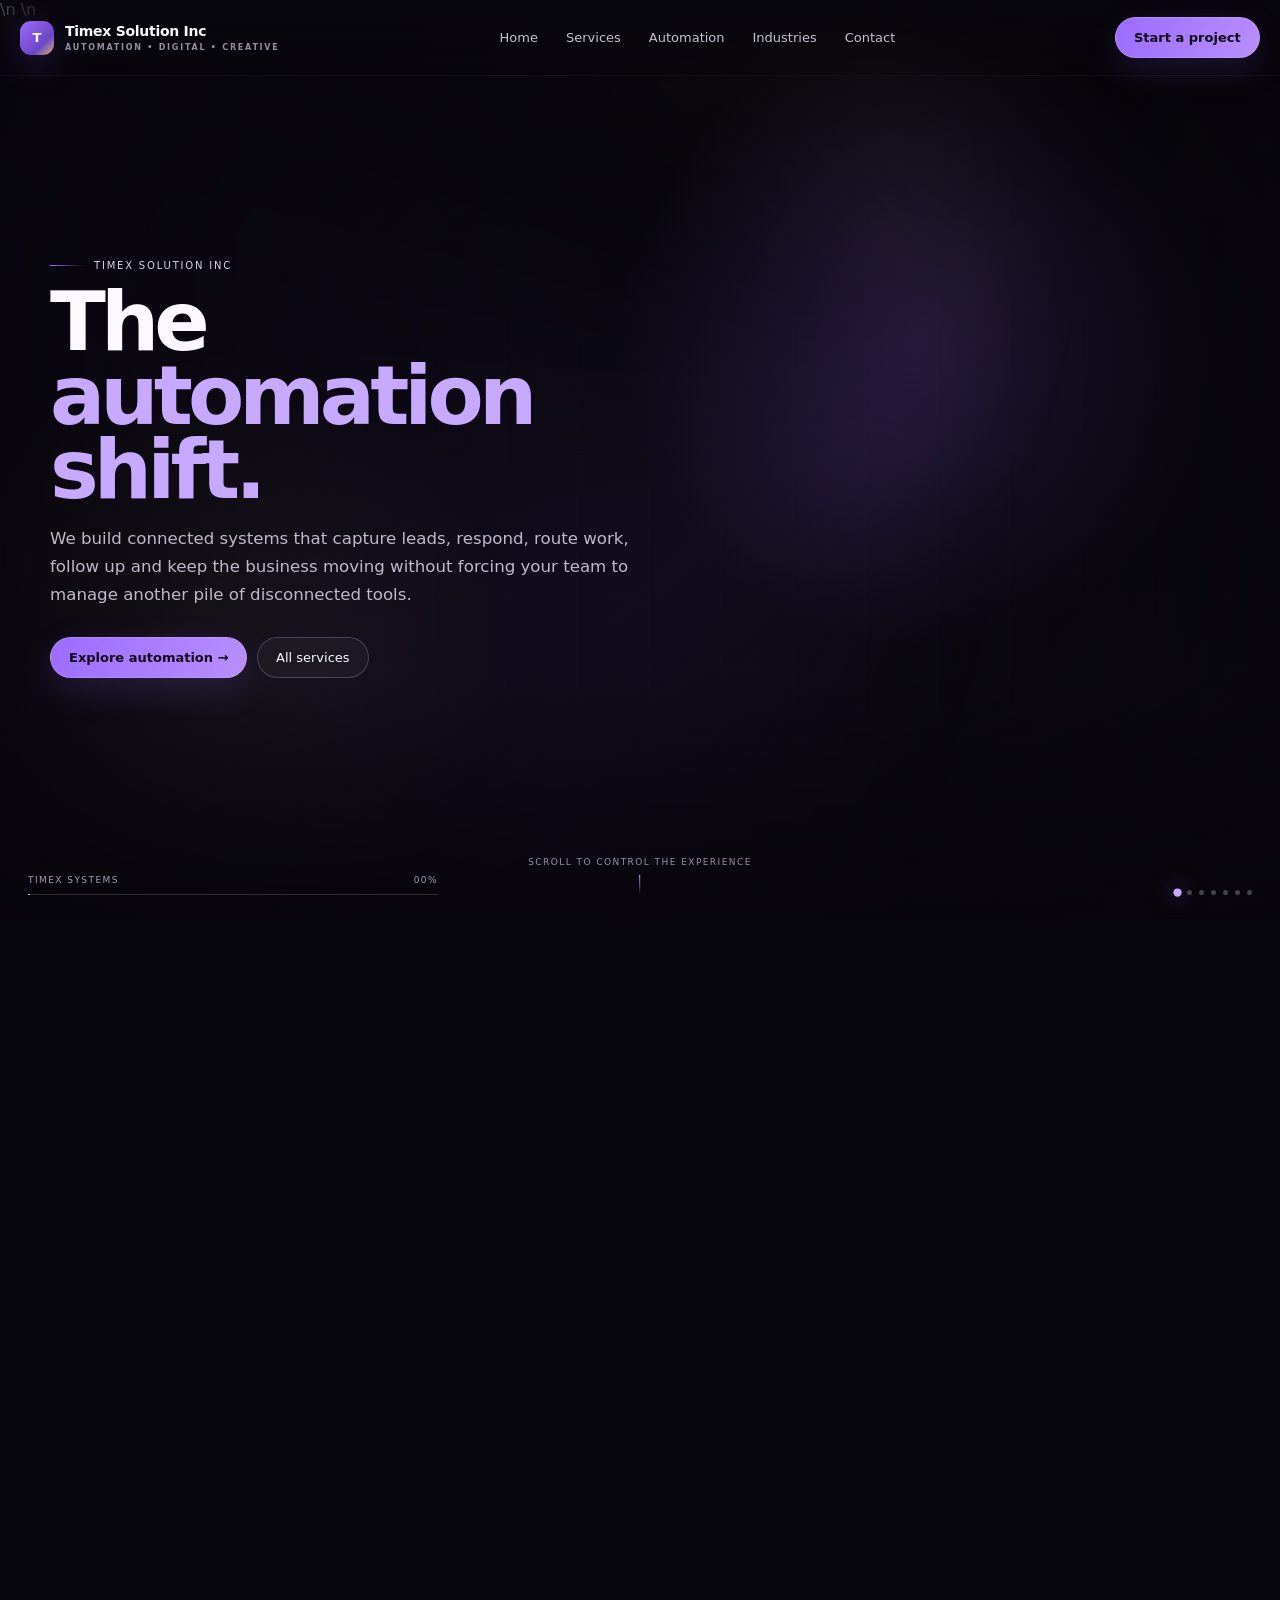
==== commit 551d62a3: "Avoid preloading robot frames before assets are present" ====
--- a/index.html
+++ b/index.html
@@ -6,7 +6,7 @@
   <meta name="theme-color" content="#08060d">\n  <meta name="color-scheme" content="dark">
   <title>Timex Solution Inc — AI Automation & Digital Systems</title>
   <meta name="description" content="Timex Solution Inc builds custom CRM, AI automation, websites, apps, marketing systems and connected business workflows.">
-  <link rel="preload" as="image" href="/assets/robot/desktop/ezgif-frame-001.jpg" media="(min-width:761px)" fetchpriority="high">\n  <link rel="preload" as="image" href="/assets/robot/mobile/ezgif-frame-001.jpg" media="(max-width:760px)" fetchpriority="high">\n  <link rel="stylesheet" href="/assets/css/site.css">
+  <link rel="stylesheet" href="/assets/css/site.css">
 </head>
 <body class="home">\n  <a class="skip-link" href="#main-content">Skip to content</a>
   <nav class="site-nav">
--- a/assets/css/site.css
+++ b/assets/css/site.css
@@ -503,17 +503,17 @@
 /* Stagger chapter UI into view */
 .chapter .chip,.chapter .float-card,.chapter .chapter-actions .btn{
   opacity:0;
-  transform:translateY(10px);
+  translate:0 10px;
   transition:
     opacity .35s ease,
-    transform .45s var(--ease),
+    translate .45s var(--ease),
     border-color .22s ease,
     background .22s ease,
     box-shadow .22s ease;
 }
 .chapter.active .chip,.chapter.active .float-card,.chapter.active .chapter-actions .btn{
   opacity:1;
-  transform:none;
+  translate:0 0;
 }
 .chapter.active .chip:nth-child(2),.chapter.active .float-card:nth-child(2),.chapter.active .chapter-actions .btn:nth-child(2){transition-delay:60ms}
 .chapter.active .chip:nth-child(3),.chapter.active .float-card:nth-child(3){transition-delay:110ms}
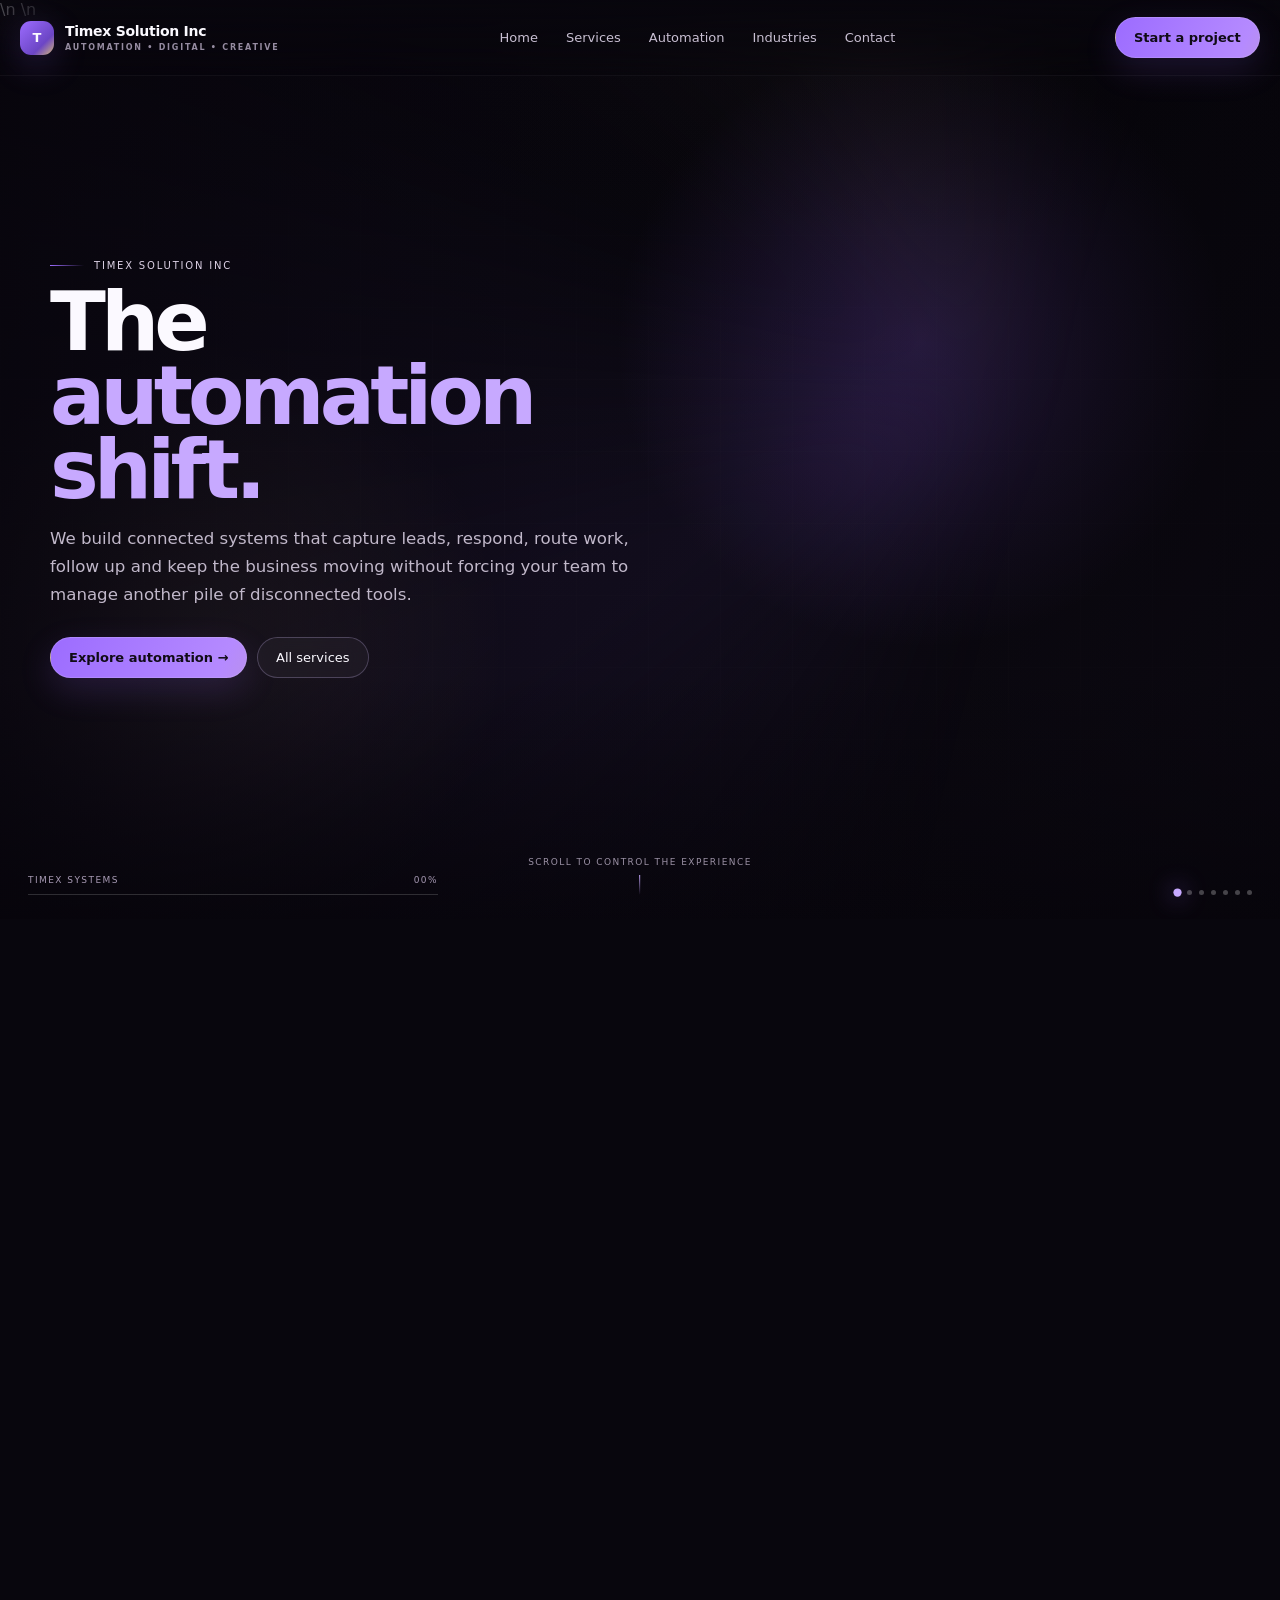
==== commit 8bd3f46b: "Switch homepage scroll renderer to high-quality video scrub" ====
--- a/index.html
+++ b/index.html
@@ -35,7 +35,7 @@
       <div class="scene-stage">
         <div class="scene-glow"></div>
         <div class="scene-lines"></div>
-        <canvas id="robotCanvas" class="robot-canvas" aria-label="Scroll-controlled Timex AI automation animation"></canvas>
+        <video id="robotVideo" class="robot-video" muted playsinline preload="auto" aria-label="Scroll-controlled Timex AI automation animation"></video>
         <div class="scene-shade"></div>
       </div>
 
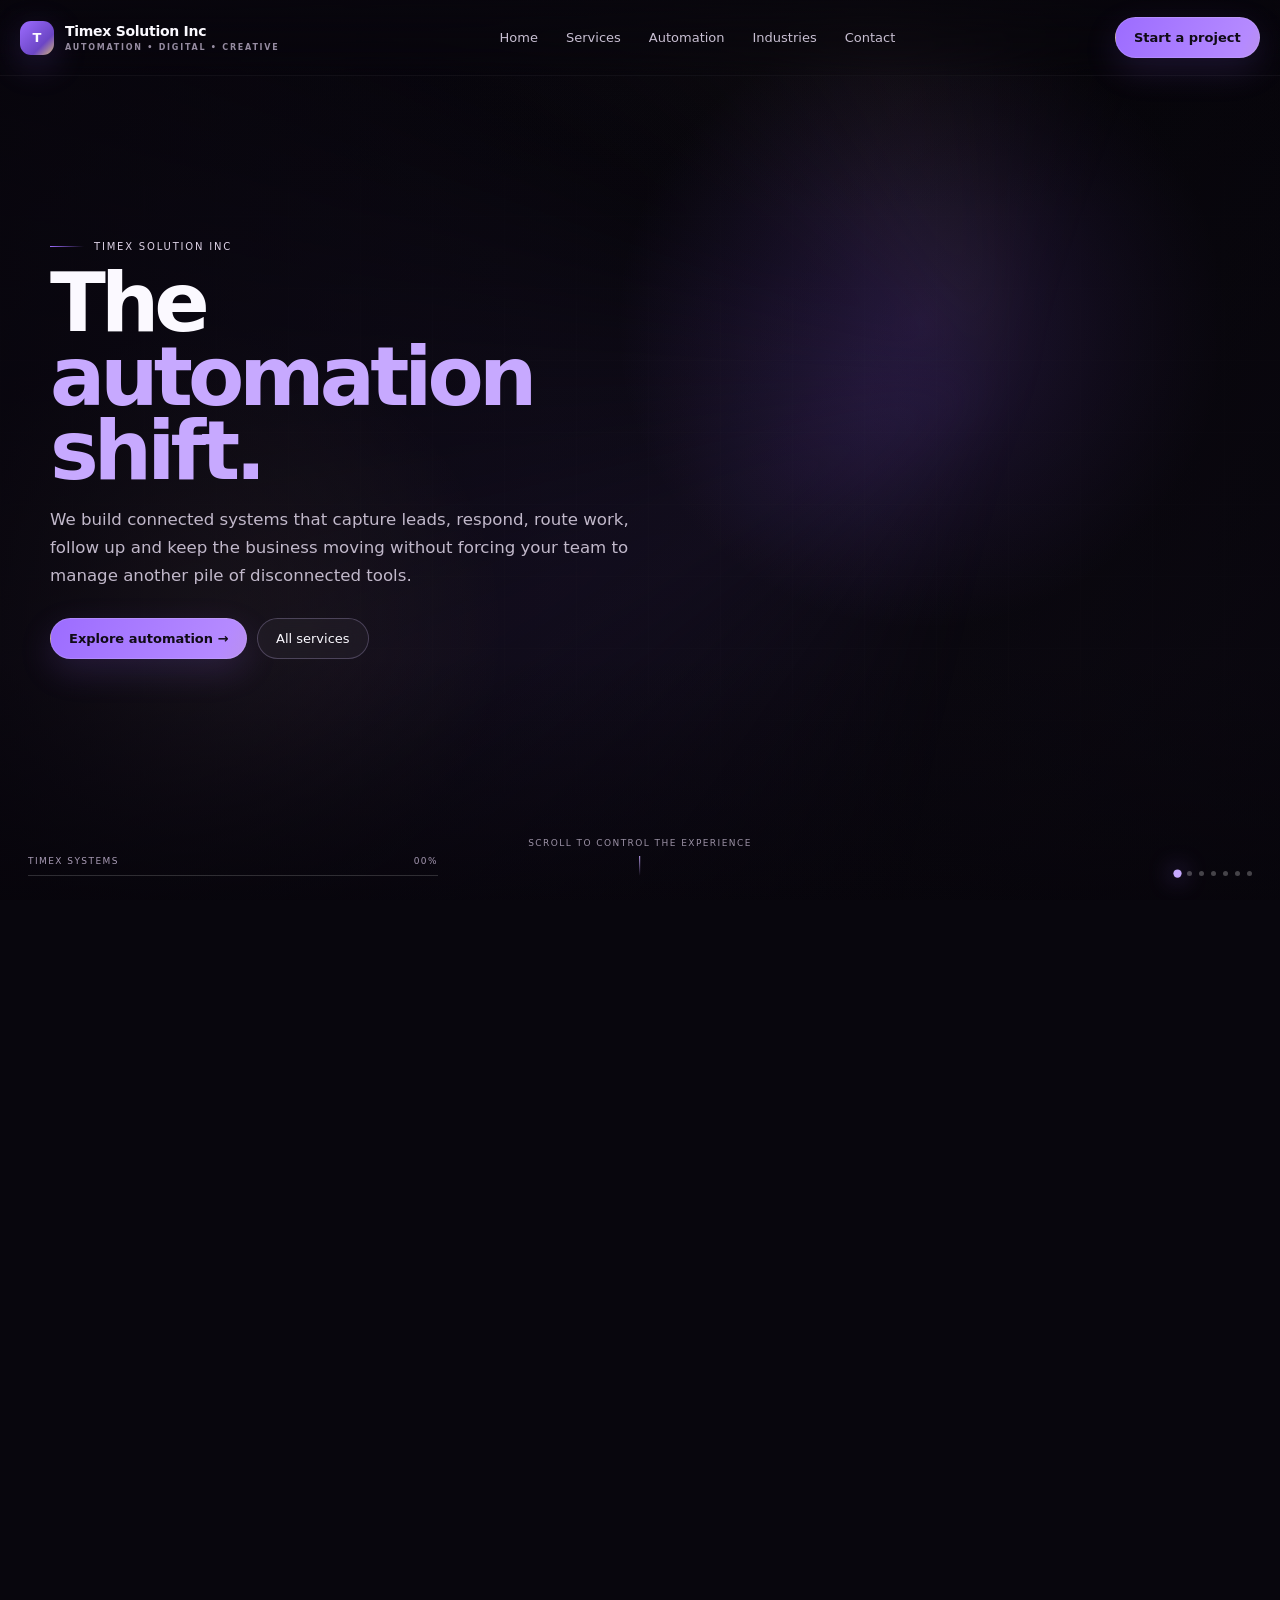
==== commit 7b08e960: "Restore canvas-based frame scroll animation" ====
--- a/index.html
+++ b/index.html
@@ -3,12 +3,14 @@
 <head>
   <meta charset="utf-8">
   <meta name="viewport" content="width=device-width,initial-scale=1,viewport-fit=cover">
-  <meta name="theme-color" content="#08060d">\n  <meta name="color-scheme" content="dark">
+  <meta name="theme-color" content="#08060d">
+  <meta name="color-scheme" content="dark">
   <title>Timex Solution Inc — AI Automation & Digital Systems</title>
   <meta name="description" content="Timex Solution Inc builds custom CRM, AI automation, websites, apps, marketing systems and connected business workflows.">
   <link rel="stylesheet" href="/assets/css/site.css">
 </head>
-<body class="home">\n  <a class="skip-link" href="#main-content">Skip to content</a>
+<body class="home">
+  <a class="skip-link" href="#main-content">Skip to content</a>
   <nav class="site-nav">
     <div class="shell nav-inner">
       <a class="brand" href="/" aria-label="Timex Solution Inc home">
@@ -35,7 +37,7 @@
       <div class="scene-stage">
         <div class="scene-glow"></div>
         <div class="scene-lines"></div>
-        <video id="robotVideo" class="robot-video" muted playsinline preload="auto" aria-label="Scroll-controlled Timex AI automation animation"></video>
+        <canvas id="robotCanvas" class="robot-canvas" aria-label="Scroll-controlled Timex AI automation animation"></canvas>
         <div class="scene-shade"></div>
       </div>
 
--- a/assets/css/site.css
+++ b/assets/css/site.css
@@ -411,16 +411,19 @@
     radial-gradient(circle at 16% 70%,rgba(212,184,121,.12),transparent 24%),
     linear-gradient(135deg,#0c0913,#07060b 54%,#110d18);
 }
-.robot-canvas{
+.robot-video{
   position:absolute;
   inset:0;
   width:100%;
   height:100%;
+  object-fit:cover;
+  object-position:center;
   opacity:0;
-  background:transparent;
-  transition:opacity .5s ease;
-}
-.robot-canvas.ready{opacity:1}
+  background:#08060d;
+  transition:opacity .35s ease;
+  will-change:contents;
+}
+.robot-video.ready{opacity:1}
 .scene-lines{
   position:absolute;
   inset:0;
@@ -436,8 +439,8 @@
   position:absolute;
   inset:-20%;
   background:conic-gradient(from 190deg at 70% 44%,transparent,rgba(156,108,255,.09),transparent 30%,rgba(212,184,121,.05),transparent 54%);
-  filter:blur(40px);
-  animation:ambient-drift 14s ease-in-out infinite alternate;
+  filter:blur(26px);
+  animation:ambient-drift 18s ease-in-out infinite alternate;
 }
 @keyframes ambient-drift{
   to{transform:translate3d(-3%,2%,0) rotate(3deg)}
